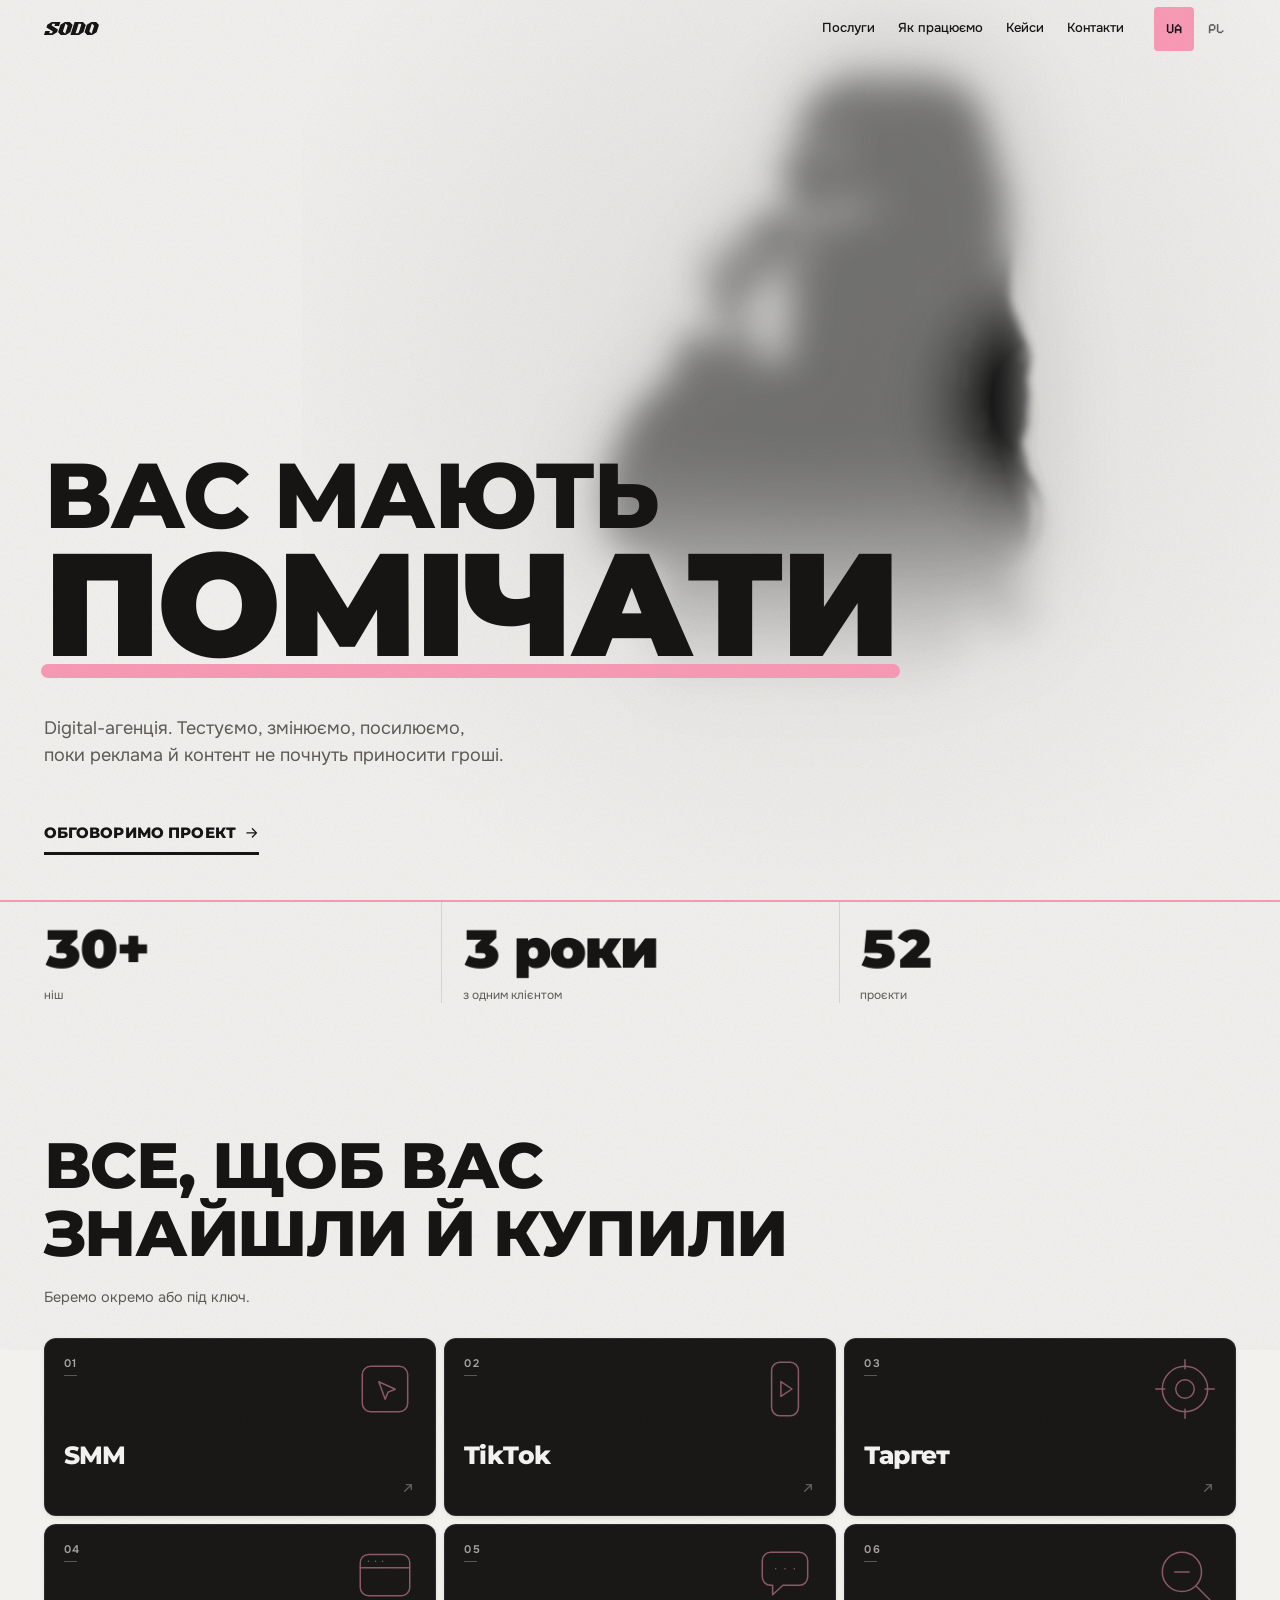
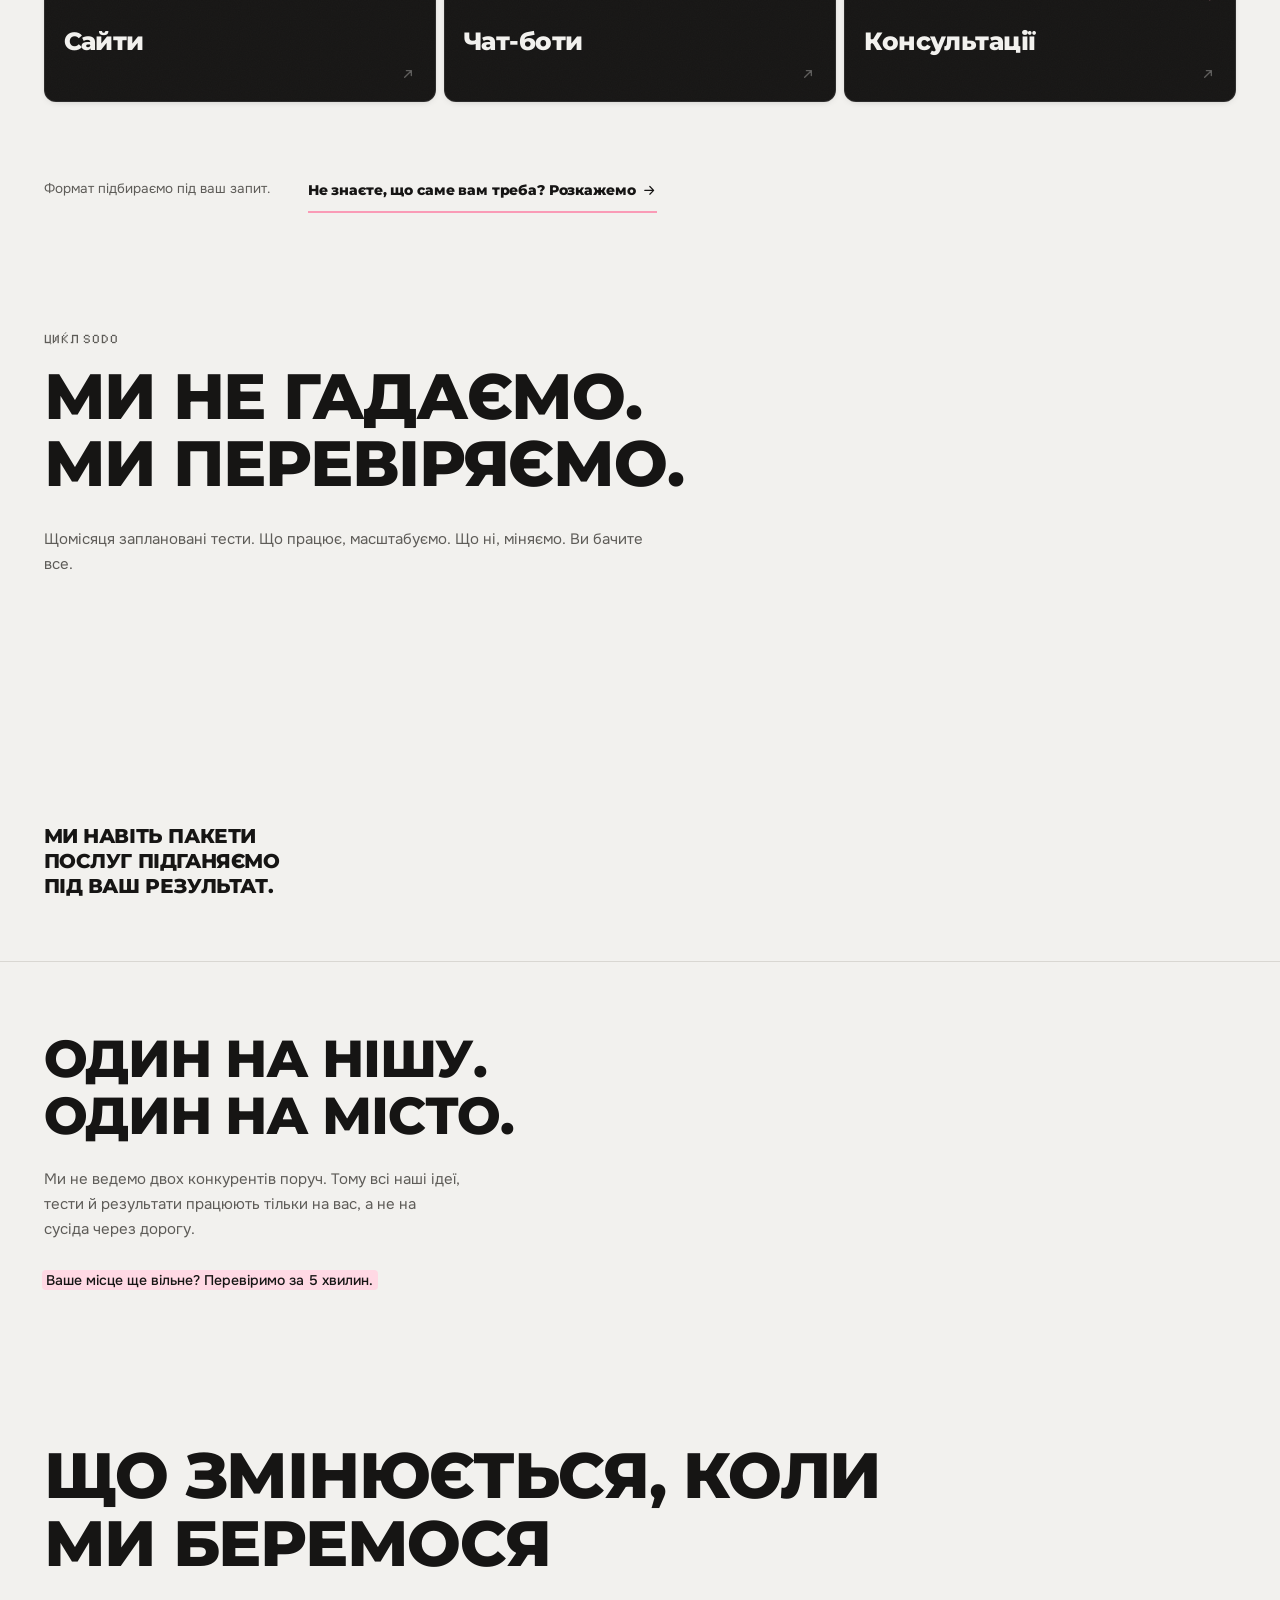
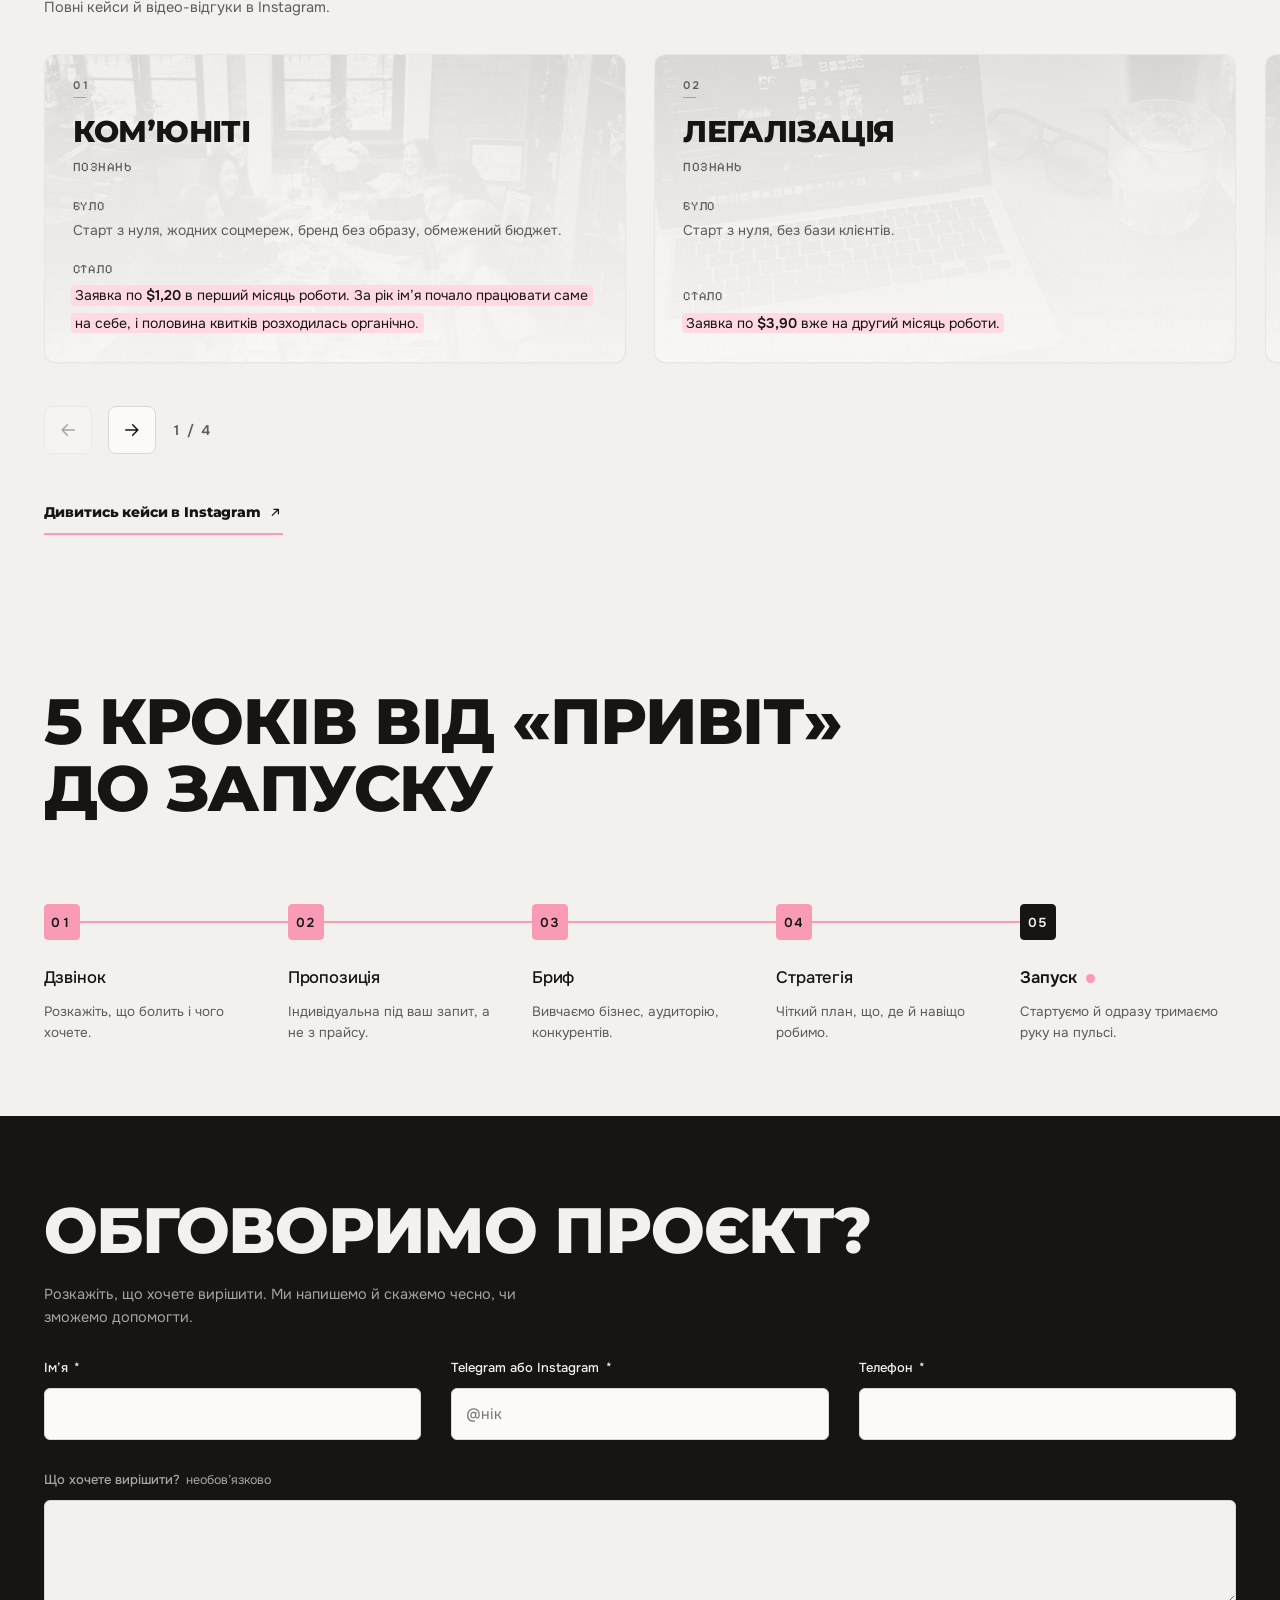
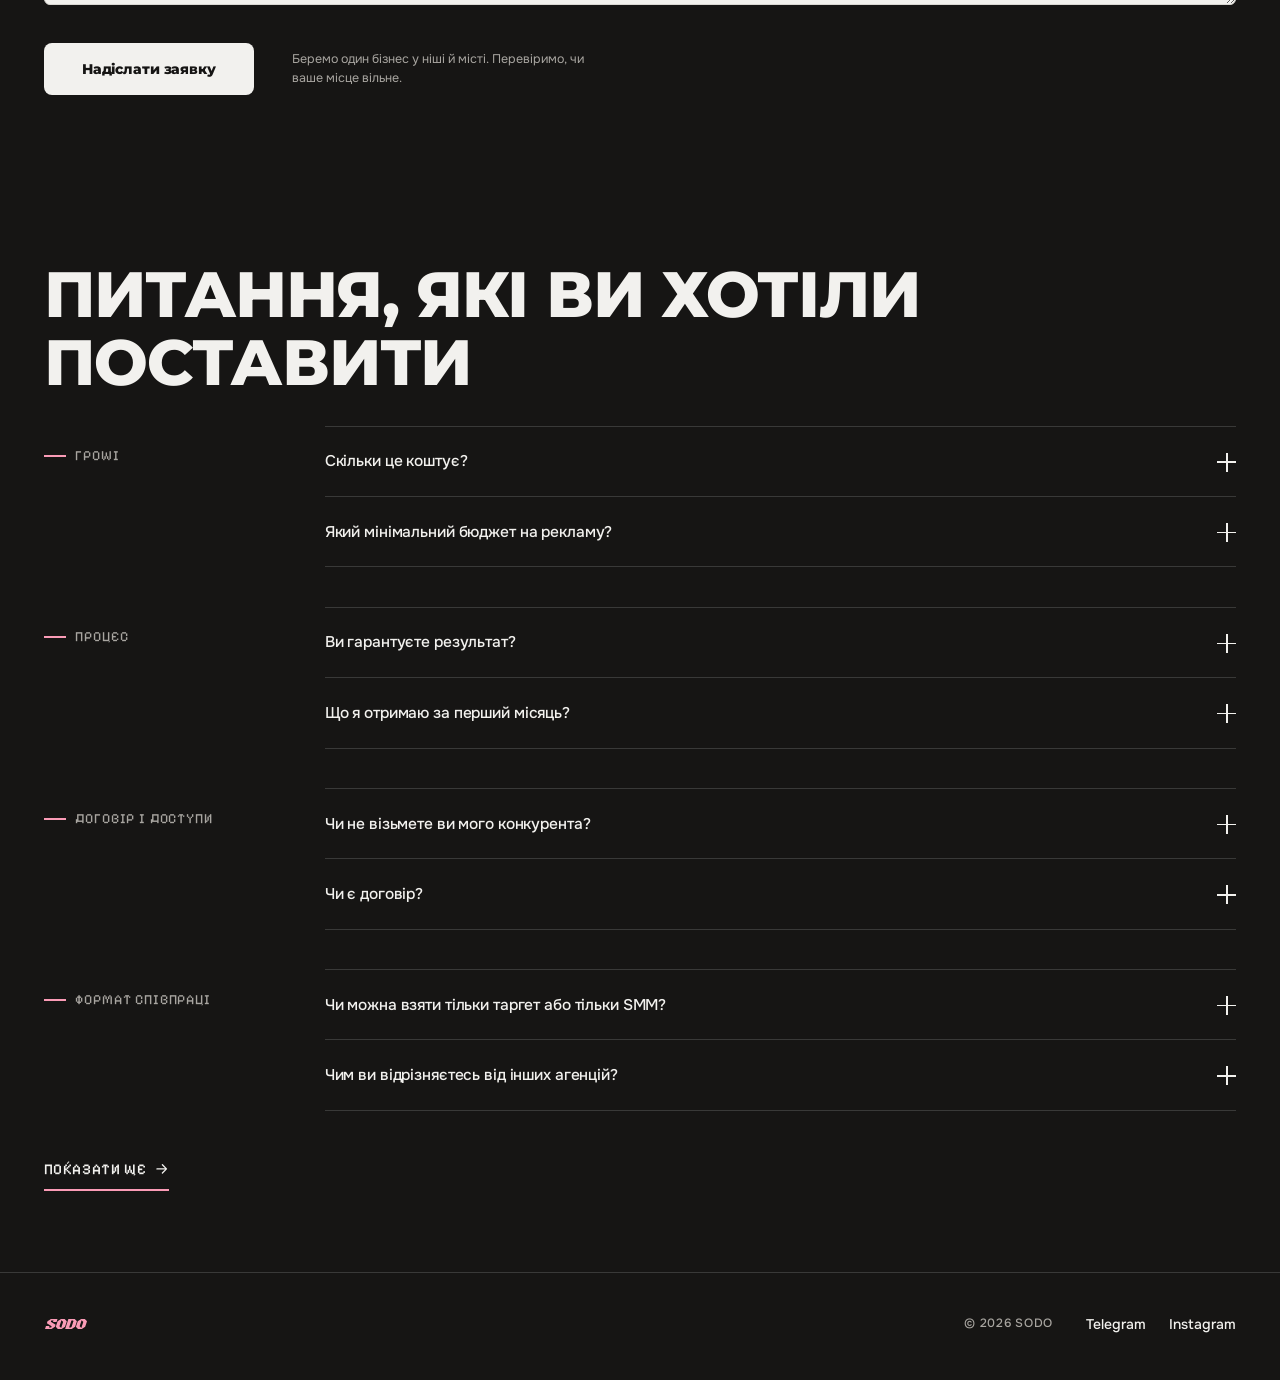
==== index.html @ 895aa9f0 "Meta Pixel і події на кожну кнопку ПІКСЕЛЬ Код 1090963936981555 у <head>, PageView на вході. Переход" ====
<!doctype html>
<html lang="uk">
<head>
<meta charset="utf-8">
<meta name="viewport" content="width=device-width, initial-scale=1, viewport-fit=cover">
<title>SODO — get visible</title>
<meta name="description" content="SODO — digital-агенція. Тестуємо, змінюємо, посилюємо, поки реклама й контент не почнуть приносити гроші. SMM, таргет, сайти, чат-боти, консультації.">
<meta name="theme-color" content="#F2F1EE">

<meta property="og:type" content="website">
<meta property="og:locale" content="uk_UA">
<meta property="og:title" content="SODO — вас мають помічати">
<meta property="og:description" content="Тестуємо, змінюємо, посилюємо, поки реклама й контент не почнуть приносити гроші.">
<meta property="og:url" content="https://www.sodoagency.eu/">
<meta property="og:image" content="https://www.sodoagency.eu/assets/images/og-image.jpg?v=2">
<meta property="og:image:width" content="1200">
<meta property="og:image:height" content="630">
<meta property="og:image:alt" content="SODO — вас мають помічати">
<meta name="twitter:card" content="summary_large_image">

<link rel="alternate" hreflang="uk" href="https://www.sodoagency.eu/">
<link rel="alternate" hreflang="pl" href="https://www.sodoagency.eu/?lang=pl">
<link rel="alternate" hreflang="x-default" href="https://www.sodoagency.eu/">

<link rel="icon" href="assets/icons/favicon.svg" type="image/svg+xml">
<link rel="apple-touch-icon" href="assets/images/apple-touch-icon.png">

<link rel="preload" href="assets/fonts/Montserrat-900-cyrillic.woff2" as="font" type="font/woff2" crossorigin>
<link rel="preload" href="assets/fonts/Montserrat-800-cyrillic.woff2" as="font" type="font/woff2" crossorigin>
<link rel="preload" href="assets/fonts/Onest-400-cyrillic.woff2" as="font" type="font/woff2" crossorigin>
<link rel="preload" href="assets/fonts/Pixelify-400.woff2" as="font" type="font/woff2" crossorigin>
<link rel="preload" as="image" href="assets/figures/figure.webp">
<link rel="stylesheet" href="assets/fonts/fonts.css?v=3">
<link rel="stylesheet" href="css/style.css?v=16">

<noscript><style>
  .load{display:none}
  .rv{opacity:1!important;transform:none!important}
  .hero__w,.hero__foot{opacity:1!important;transform:none!important}
  .hero__mark{transform:scaleX(1)!important}
  .qa__a{display:block!important;height:auto!important}
  .road::after{transform:scaleY(1)!important}
  .road__s,.step{opacity:1!important}
  .steps::after{transform:scaleY(1)!important}
  .step p{opacity:1!important;translate:0 0!important}
  .svc.is-on .fold__i{opacity:1!important;translate:0 0!important}
  /* Вибору немає, поки немає JS, тож показуємо всі послуги підряд. */
  .sw__box{height:auto!important;margin-top:30px!important}
  .svc{position:static!important;grid-area:auto!important;
       opacity:1!important;visibility:visible!important;translate:0 0!important;
       margin-bottom:12px}
  .svc .fold__i{opacity:1!important;translate:0 0!important}
  .sw__add,.sw__fine{display:block!important}
  .fig__sharp{-webkit-mask-image:none!important;mask-image:none!important}
</style></noscript>
<!-- Meta Pixel Code -->
<script>
!function(f,b,e,v,n,t,s)
{if(f.fbq)return;n=f.fbq=function(){n.callMethod?
n.callMethod.apply(n,arguments):n.queue.push(arguments)};
if(!f._fbq)f._fbq=n;n.push=n;n.loaded=!0;n.version='2.0';
n.queue=[];t=b.createElement(e);t.async=!0;
t.src=v;s=b.getElementsByTagName(e)[0];
s.parentNode.insertBefore(t,s)}(window, document,'script',
'https://connect.facebook.net/en_US/fbevents.js');
fbq.disablePushState = true; // якір #form це не новий перегляд
fbq('init', '1090963936981555');
fbq('track', 'PageView');
</script>
<noscript><img height="1" width="1" style="display:none"
src="https://www.facebook.com/tr?id=1090963936981555&ev=PageView&noscript=1"
/></noscript>
<!-- End Meta Pixel Code -->
</head>

<body class="is-loading">

<div class="grain" aria-hidden="true"></div>

<!-- ═══════════ ЗАВАНТАЖЕННЯ ═══════════ -->
<div class="load" id="load" aria-hidden="true">
  <p class="load__w" id="loadWord" data-i18n="load.word" lang="en">GET VISIBLE</p>
  <span class="load__bar" id="loadBar"></span>
</div>
<p class="vh" role="status" id="loadSr" data-i18n="load.sr">Завантаження</p>

<a class="skip" href="#main" data-i18n="skip">Перейти до змісту</a>

<!-- ═══════════ ШАПКА ═══════════ -->
<header class="hd" id="hd">
  <a class="hd__brand" href="#top" aria-label="SODO — на початок" data-i18n-aria="aria.brand">
    <span class="mark" aria-hidden="true"></span>
  </a>

  <nav class="hd__nav" aria-label="Основна навігація" data-i18n-aria="aria.nav">
    <a href="#serv" data-i18n="menu.serv">Послуги</a>
    <a href="#how" data-i18n="menu.how">Як працюємо</a>
    <a href="#cases" data-i18n="menu.cases">Кейси</a>
    <a href="#form" data-i18n="menu.form">Контакти</a>
  </nav>

  <div class="hd__lang" id="lang" role="group" aria-label="Мова сайту" data-i18n-aria="aria.lang">
    <a class="hd__lang-b" href="?lang=uk" hreflang="uk" lang="uk" data-lang="uk">UA</a>
    <a class="hd__lang-b" href="?lang=pl" hreflang="pl" lang="pl" data-lang="pl">PL</a>
  </div>

  <button class="hd__menu" id="menuBtn" type="button" aria-expanded="false" aria-controls="menu">
    <span class="hd__menu-t" data-open="Меню" data-close="Закрити"
      data-i18n-open="menu.open" data-i18n-close="menu.close">Меню</span>
    <span class="hd__menu-i" aria-hidden="true"><i></i><i></i></span>
  </button>
</header>

<!-- ═══════════ ПОВНОЕКРАННЕ МЕНЮ ═══════════ -->
<div class="mn" id="menu" hidden>
  <nav class="mn__nav" aria-label="Меню" data-i18n-aria="aria.menu">
    <a href="#serv"><i>01</i><span data-i18n="menu.serv">Послуги</span></a>
    <a href="#how"><i>02</i><span data-i18n="menu.how">Як працюємо</span></a>
    <a href="#cases"><i>03</i><span data-i18n="menu.cases">Кейси</span></a>
    <a href="#form"><i>04</i><span data-i18n="menu.form">Контакти</span></a>
  </nav>
  <div class="mn__foot">
    <p class="mn__lab" data-i18n="mn.direct">Напишіть напряму</p>
    <p class="mn__links">
      <a href="https://t.me/sodoagency" target="_blank" rel="noopener">Telegram</a>
      <a href="https://www.instagram.com/sodo.agency/" target="_blank" rel="noopener">Instagram</a>
    </p>
  </div>
</div>

<main id="main">
<span id="top"></span>

<!-- ═══════════ 01 · ПЕРШИЙ ЕКРАН ═══════════ -->
<section class="hero" aria-labelledby="heroT">

  <div class="fig fig--hero" id="fig" aria-hidden="true">
    <span class="fig__halo"></span>
    <img class="fig__far"   src="assets/figures/figure.webp" alt="" width="913" height="1207">
    <img class="fig__soft"  src="assets/figures/figure.webp" alt="" width="913" height="1207">
    <img class="fig__sharp" src="assets/figures/figure.webp" alt="" width="913" height="1207">
  </div>

  <h1 class="hero__t" id="heroT">
    <span class="hero__w hero__w--1" data-i18n="hero.w1">Вас мають</span>
    <span class="hero__w hero__w--2"><span class="hero__key"><!--
      --><span class="hero__word" data-i18n="hero.w2">помічати</span><!--
      --><span class="hero__mark" aria-hidden="true"></span></span></span>
  </h1>

  <div class="hero__foot">
    <p class="hero__lead" id="heroLead" data-i18n="hero.lead">Digital-агенція. Тестуємо, змінюємо, посилюємо, поки реклама й контент не почнуть приносити гроші.</p>
    <a class="lead lead--hero" href="#form"><span data-i18n="hero.cta">Обговоримо проект</span><svg class="ico" viewBox="0 0 24 24" aria-hidden="true" focusable="false"><path d="M4.5 12h14M12.8 5.7 19 12l-6.2 6.3"/></svg></a>
  </div>
</section>


<!-- ═══════════ 02 · ЦИФРИ ═══════════ -->
<section class="stats" aria-label="Цифри досвіду" data-i18n-aria="aria.stats">
  <ul class="stats__l rv">
    <li class="stat">
      <b class="stat__n" data-i18n="one.n0" data-count>30+</b>
      <span class="stat__c" data-i18n="one.c0">ніш</span></li>
    <li class="stat">
      <b class="stat__n" data-i18n="one.n1" data-count>3 роки</b>
      <span class="stat__c" data-i18n="one.c1">з одним клієнтом</span></li>
    <li class="stat">
      <b class="stat__n" data-i18n="one.n2" data-count>52</b>
      <span class="stat__c" data-i18n="one.c2">проєкти</span></li>
  </ul>
</section>


<!-- ═══════════ 03 · ПОСЛУГИ ═══════════ -->
<section class="serv" id="serv" aria-labelledby="servT">
  <header class="sh">
    <h2 class="sh__t" data-i18n="serv.title" id="servT">Все, щоб вас знайшли й купили</h2>
    <p class="sh__i" data-i18n="serv.sub">Беремо окремо або під ключ.</p>
  </header>

  <div class="sw" id="sw">
    <ul class="sw__tabs" role="tablist" aria-label="Напрями роботи" data-i18n-aria="aria.tabs">
      <li role="presentation"><button class="sw__tab" type="button"
        role="tab" id="tab0" aria-controls="svc0" aria-selected="false" tabindex="0">
        <i class="sw__i" aria-hidden="true">01</i>
        <svg class="sw__cue" viewBox="0 0 32 32" aria-hidden="true" focusable="false" vector-effect="non-scaling-stroke"><rect x="5" y="5" width="22" height="22" rx="4"/><path d="M13 12.5l8 3.6-3.5 1.4-1.4 3.5z"/></svg>
        <span class="sw__nm" data-i18n="serv.n0">SMM</span>
        <svg class="sw__go" viewBox="0 0 24 24" aria-hidden="true" focusable="false"><path d="M7 17 17 7M9.6 7H17v7.4"/></svg>
      </button></li>
      <li role="presentation"><button class="sw__tab" type="button"
        role="tab" id="tab1" aria-controls="svc1" aria-selected="false" tabindex="-1">
        <i class="sw__i" aria-hidden="true">02</i>
        <svg class="sw__cue" viewBox="0 0 32 32" aria-hidden="true" focusable="false" vector-effect="non-scaling-stroke"><rect x="9.5" y="3" width="13" height="26" rx="4"/><path d="M14 12.4l5.4 3.6-5.4 3.6z"/></svg>
        <span class="sw__nm" data-i18n="serv.n1">TikTok</span>
        <svg class="sw__go" viewBox="0 0 24 24" aria-hidden="true" focusable="false"><path d="M7 17 17 7M9.6 7H17v7.4"/></svg>
      </button></li>
      <li role="presentation"><button class="sw__tab" type="button"
        role="tab" id="tab2" aria-controls="svc2" aria-selected="false" tabindex="-1">
        <i class="sw__i" aria-hidden="true">03</i>
        <svg class="sw__cue" viewBox="0 0 32 32" aria-hidden="true" focusable="false" vector-effect="non-scaling-stroke"><circle cx="16" cy="16" r="11"/><circle cx="16" cy="16" r="4.5"/><path d="M16 1.8v4.4M16 25.8v4.4M1.8 16h4.4M25.8 16h4.4"/></svg>
        <span class="sw__nm" data-i18n="serv.n2">Таргет</span>
        <svg class="sw__go" viewBox="0 0 24 24" aria-hidden="true" focusable="false"><path d="M7 17 17 7M9.6 7H17v7.4"/></svg>
      </button></li>
      <li role="presentation"><button class="sw__tab" type="button"
        role="tab" id="tab3" aria-controls="svc3" aria-selected="false" tabindex="-1">
        <i class="sw__i" aria-hidden="true">04</i>
        <svg class="sw__cue" viewBox="0 0 32 32" aria-hidden="true" focusable="false" vector-effect="non-scaling-stroke"><rect x="4" y="6" width="24" height="20" rx="4"/><path d="M4 12.5h24"/><path d="M8 9.3h.01M11.4 9.3h.01M14.8 9.3h.01"/></svg>
        <span class="sw__nm" data-i18n="serv.n3">Сайти</span>
        <svg class="sw__go" viewBox="0 0 24 24" aria-hidden="true" focusable="false"><path d="M7 17 17 7M9.6 7H17v7.4"/></svg>
      </button></li>
      <li role="presentation"><button class="sw__tab" type="button"
        role="tab" id="tab4" aria-controls="svc4" aria-selected="false" tabindex="-1">
        <i class="sw__i" aria-hidden="true">05</i>
        <svg class="sw__cue" viewBox="0 0 32 32" aria-hidden="true" focusable="false" vector-effect="non-scaling-stroke"><path d="M5 9a4 4 0 0 1 4-4h14a4 4 0 0 1 4 4v8a4 4 0 0 1-4 4h-8l-5 4.6V21H9a4 4 0 0 1-4-4z"/><path d="M11.5 13h.01M16 13h.01M20.5 13h.01"/></svg>
        <span class="sw__nm" data-i18n="serv.n4">Чат-боти</span>
        <svg class="sw__go" viewBox="0 0 24 24" aria-hidden="true" focusable="false"><path d="M7 17 17 7M9.6 7H17v7.4"/></svg>
      </button></li>
      <li role="presentation"><button class="sw__tab" type="button"
        role="tab" id="tab5" aria-controls="svc5" aria-selected="false" tabindex="-1">
        <i class="sw__i" aria-hidden="true">06</i>
        <svg class="sw__cue" viewBox="0 0 32 32" aria-hidden="true" focusable="false" vector-effect="non-scaling-stroke"><circle cx="14.5" cy="14.5" r="9.5"/><path d="M21.5 21.5 28 28"/><path d="M11 14.5h7"/></svg>
        <span class="sw__nm" data-i18n="serv.n5">Консультації</span>
        <svg class="sw__go" viewBox="0 0 24 24" aria-hidden="true" focusable="false"><path d="M7 17 17 7M9.6 7H17v7.4"/></svg>
      </button></li>
    </ul>

    <div class="sw__box" id="swBox">
      <article class="svc" id="svc0" role="tabpanel" aria-labelledby="tab0">
        <div class="svc__head">
          <h3 class="svc__n" data-i18n="serv.n0">SMM</h3>
          <p class="svc__pr" data-i18n="serv.pr0">Ціна від $550</p>
        </div>
        <p class="svc__d" data-i18n="serv.d0">Контент, який зупиняє скрол і продає. Створюємо систему, яка працює на заявки.</p>
        <ul class="fold__list">
          <li class="fold__i"><i class="fold__n">[01]</i><b data-i18n="serv.t0_0">Стратегія</b> <span data-i18n="serv.x0_0">— що і навіщо публікуємо, будуємо план</span></li>
          <li class="fold__i"><i class="fold__n">[02]</i><b data-i18n="serv.t0_1">Контент</b> <span data-i18n="serv.x0_1">— монтаж, сценарії, дизайн</span></li>
          <li class="fold__i"><i class="fold__n">[03]</i><b data-i18n="serv.t0_2">Публікація</b> <span data-i18n="serv.x0_2">— ми тримаємо ритм, а ти не думаєш про це</span></li>
          <li class="fold__i"><i class="fold__n">[04]</i><b data-i18n="serv.t0_3">Ідеї</b> <span data-i18n="serv.x0_3">— такі, щоб зупинити скрол</span></li>
          <li class="fold__i"><i class="fold__n">[05]</i><b data-i18n="serv.t0_4">Аналітика</b> <span data-i18n="serv.x0_4">— бачимо цифри, приймаємо рішення</span></li>
        </ul>
      </article>
      <article class="svc" id="svc1" role="tabpanel" aria-labelledby="tab1">
        <div class="svc__head">
          <h3 class="svc__n" data-i18n="serv.n1">TikTok</h3>
          <p class="svc__pr" data-i18n="serv.pr1">Ціна від $500</p>
        </div>
        <ul class="fold__list">
          <li class="fold__i"><i class="fold__n">[01]</i><b data-i18n="serv.t1_0">Стратегія</b> <span data-i18n="serv.x1_0">— що і навіщо публікуємо</span></li>
          <li class="fold__i"><i class="fold__n">[02]</i><b data-i18n="serv.t1_1">Контент</b> <span data-i18n="serv.x1_1">— зйомки під ключ</span></li>
          <li class="fold__i"><i class="fold__n">[03]</i><b data-i18n="serv.t1_2">Рубрикатор</b> <span data-i18n="serv.x1_2">— шукаємо працюючі звʼязки</span></li>
          <li class="fold__i"><i class="fold__n">[04]</i><b data-i18n="serv.t1_3">Ідеї</b> <span data-i18n="serv.x1_3">— такі, щоб зупинити скрол</span></li>
          <li class="fold__i"><i class="fold__n">[05]</i><b data-i18n="serv.t1_4">Аналітика</b> <span data-i18n="serv.x1_4">— бачимо цифри, приймаємо рішення</span></li>
        </ul>
      </article>
      <article class="svc" id="svc2" role="tabpanel" aria-labelledby="tab2">
        <div class="svc__head">
          <h3 class="svc__n" data-i18n="serv.n2">Таргет</h3>
          <p class="svc__pr" data-i18n="serv.pr2">Ціна від $350</p>
        </div>
        <p class="svc__d" data-i18n="serv.d2">Крутимо рекламу, доки вона не окупиться. Не спрацювала, значить міняємо. Спрацювала — посилюємо.</p>
        <ul class="fold__list">
          <li class="fold__i"><i class="fold__n">[01]</i><b data-i18n="serv.t2_0">Аналіз</b> <span data-i18n="serv.x2_0">— розбираємо вашу нішу</span></li>
          <li class="fold__i"><i class="fold__n">[02]</i><b data-i18n="serv.t2_1">Рекламна стратегія</b> <span data-i18n="serv.x2_1">— складаємо гіпотези</span></li>
          <li class="fold__i"><i class="fold__n">[03]</i><b data-i18n="serv.t2_2">Креативи</b> <span data-i18n="serv.x2_2">— реалізація рекламного банера під ключ</span></li>
          <li class="fold__i"><i class="fold__n">[04]</i><b data-i18n="serv.t2_3">Запуск</b> <span data-i18n="serv.x2_3">— тестування і оптимізація</span></li>
          <li class="fold__i"><i class="fold__n">[05]</i><b data-i18n="serv.t2_4">Аналітика</b> <span data-i18n="serv.x2_4">— щоденна звітність і місячний підсумок</span></li>
        </ul>
      </article>
      <article class="svc" id="svc3" role="tabpanel" aria-labelledby="tab3">
        <div class="svc__head">
          <h3 class="svc__n" data-i18n="serv.n3">Сайти</h3>
          <p class="svc__pr" data-i18n="serv.pr3">Ціна від $350</p>
        </div>
        <p class="svc__d" data-i18n="serv.d3">Гарні та зручні, а головне, що збирають заявки. Від першого екрана до кнопки «Купити».</p>
        <ul class="fold__list">
          <li class="fold__i"><i class="fold__n">[01]</i><b data-i18n="serv.t3_0">Ідея</b> <span data-i18n="serv.x3_0">— куди хочеться зайти</span></li>
          <li class="fold__i"><i class="fold__n">[02]</i><b data-i18n="serv.t3_1">Структура</b> <span data-i18n="serv.x3_1">— клієнт розуміє, що замовити і як</span></li>
          <li class="fold__i"><i class="fold__n">[03]</i><b data-i18n="serv.t3_2">Запуск</b> <span data-i18n="serv.x3_2">— отримуєш готовий сайт</span></li>
        </ul>
      </article>
      <article class="svc svc--plain" id="svc4" role="tabpanel" aria-labelledby="tab4">
        <div class="svc__head">
          <h3 class="svc__n" data-i18n="serv.n4">Чат-боти</h3>
          <p class="svc__pr" data-i18n="serv.pr4">За запитом</p>
        </div>
        <p class="svc__d" data-i18n="serv.d4">Відповідають клієнтам, поки ви спите, і не гублять жодної заявки.</p>
      </article>
      <article class="svc svc--plain" id="svc5" role="tabpanel" aria-labelledby="tab5">
        <div class="svc__head">
          <h3 class="svc__n" data-i18n="serv.n5">Консультації</h3>
          <p class="svc__pr" data-i18n="serv.pr5">За запитом</p>
        </div>
        <p class="svc__d" data-i18n="serv.d5">Погляд збоку на ваш маркетинг: що працює, що зливає бюджет, що робити далі.</p>
      </article>
    </div>

    <p class="sw__add" data-i18n="serv.add">Додатково: зйомка під ключ — за запитом</p>
    <p class="sw__fine" data-i18n="serv.fine">Ціни від. Остаточна вартість після брифу. Пакет підганяємо під ваш бюджет і нішу</p>

    <div class="sw__foot">
      <p class="sw__note" data-i18n="serv.note">Формат підбираємо під ваш запит.</p>
      <a class="lead" href="#form"><span data-i18n="serv.cta">Не знаєте, що саме вам треба? Розкажемо</span><svg class="ico" viewBox="0 0 24 24" aria-hidden="true" focusable="false"><path d="M4.5 12h14M12.8 5.7 19 12l-6.2 6.3"/></svg></a>
    </div>
  </div>
</section>


<!-- ═══════════ 04 · ЦИКЛ SODO ═══════════ -->
<section class="cycle" id="cycle" aria-labelledby="cycleT">
  <header class="sh">
    <p class="lab" data-i18n="cycle.lab">Цикл SODO</p>
    <h2 class="sh__t" data-i18n="cycle.title" id="cycleT">Ми не гадаємо. Ми перевіряємо.</h2>
  </header>

  <p class="cycle__p" data-i18n="cycle.text">Щомісяця заплановані тести. Що працює, масштабуємо. Що ні, міняємо. Ви бачите все.</p>

  <ol class="road rv" id="road">
      <li class="road__s"><i class="road__n">1</i>
        <div class="road__b">
          <h3 data-i18n="cycle.h0">Гіпотеза</h3>
          <p data-i18n="cycle.p0">Що саме й чому спрацює для вашого бізнесу.</p>
        </div></li>
      <li class="road__s"><i class="road__n">2</i>
        <div class="road__b">
          <h3 data-i18n="cycle.h1">Тест</h3>
          <p data-i18n="cycle.p1">Запускаємо на невеликому бюджеті.</p>
        </div></li>
      <li class="road__s"><i class="road__n">3</i>
        <div class="road__b">
          <h3 data-i18n="cycle.h2">Висновок</h3>
          <p data-i18n="cycle.p2">Дивимось на цифри, а не на відчуття.</p>
        </div></li>
      <li class="road__s"><i class="road__n">4</i>
        <div class="road__b">
          <h3 data-i18n="cycle.h3">Масштаб</h3>
          <p data-i18n="cycle.p3">Те, що зайшло, підсилюємо.</p>
        </div></li>
  </ol>

  <p class="cycle__a" data-i18n="cycle.accent">Ми навіть пакети послуг підганяємо під ваш результат.</p>
</section>


<!-- ═══════════ 05 · ОДИН НА НІШУ ═══════════ -->
<section class="one" aria-labelledby="oneT">
  <div class="one__say">
    <h2 class="one__t" data-i18n="one.title" id="oneT">Один на нішу. Один на місто.</h2>
    <p class="one__p" data-i18n="one.text">Ми не ведемо двох конкурентів поруч. Тому всі наші ідеї, тести й результати працюють тільки на вас, а не на сусіда через дорогу.</p>
    <p class="one__s"><span class="hl" data-i18n="one.small">Ваше місце ще вільне? Перевіримо за 5 хвилин.</span></p>
  </div>
</section>


<!-- ═══════════ 06 · КЕЙСИ ═══════════ -->
<section class="cases" id="cases" aria-labelledby="casesT">
  <header class="sh">
    <h2 class="sh__t" data-i18n="cases.title" id="casesT">Що змінюється, коли ми беремося</h2>
    <p class="sh__i" data-i18n="cases.sub">Повні кейси й відео-відгуки в Instagram.</p>
  </header>

  <div class="gal rv" id="gal">
    <ol class="gal__track" id="galTrack">
      <li class="case">
        <div class="case__card">
          <img class="case__bg case__bg--community" src="assets/cases/community.webp" alt="" loading="lazy" decoding="async" width="719" height="1280">
          <i class="case__no" aria-hidden="true">01</i>
          <h3 class="case__n" data-i18n="case.n0">Комʼюніті</h3>
          <p class="case__c" data-i18n="case.c0">Познань</p>
          <div class="case__row">
            <span class="case__k" data-i18n="case.was">Було</span>
            <p class="case__v" data-i18n="case.b0">Старт з нуля, жодних соцмереж, бренд без образу, обмежений бюджет.</p>
          </div>
          <div class="case__row case__row--res">
            <span class="case__k" data-i18n="case.now">Стало</span>
            <p class="case__v"><span class="hl" data-i18n="case.r0">Заявка по <b>$1,20</b> в перший місяць роботи. За рік імʼя почало працювати саме на себе, і половина квитків розходилась органічно.</span></p>
          </div>
        </div>
      </li>
      <li class="case">
        <div class="case__card">
          <img class="case__bg case__bg--legal" src="assets/cases/legal.webp" alt="" loading="lazy" decoding="async" width="900" height="1171">
          <i class="case__no" aria-hidden="true">02</i>
          <h3 class="case__n" data-i18n="case.n1">Легалізація</h3>
          <p class="case__c" data-i18n="case.c1">Познань</p>
          <div class="case__row">
            <span class="case__k" data-i18n="case.was">Було</span>
            <p class="case__v" data-i18n="case.b1">Старт з нуля, без бази клієнтів.</p>
          </div>
          <div class="case__row case__row--res">
            <span class="case__k" data-i18n="case.now">Стало</span>
            <p class="case__v"><span class="hl" data-i18n="case.r1">Заявка по <b>$3,90</b> вже на другий місяць роботи.</span></p>
          </div>
        </div>
      </li>
      <li class="case">
        <div class="case__card">
          <img class="case__bg case__bg--jobs" src="assets/cases/jobs.webp" alt="" loading="lazy" decoding="async" width="900" height="1038">
          <i class="case__no" aria-hidden="true">03</i>
          <h3 class="case__n" data-i18n="case.n2">Працевлаштування</h3>
          <p class="case__c" data-i18n="case.c2">Німеччина</p>
          <div class="case__row">
            <span class="case__k" data-i18n="case.was">Було</span>
            <p class="case__v" data-i18n="case.b2">Неякісні заявки й блокування рекламного кабінету.</p>
          </div>
          <div class="case__row case__row--res">
            <span class="case__k" data-i18n="case.now">Стало</span>
            <p class="case__v"><span class="hl" data-i18n="case.r2">Стабільно працюючий кабінет і заявка по <b>€3</b>.</span></p>
          </div>
        </div>
      </li>
      <li class="case">
        <div class="case__card">
          <img class="case__bg case__bg--beauty" src="assets/cases/beauty.webp" alt="" loading="lazy" decoding="async" width="900" height="1015">
          <i class="case__no" aria-hidden="true">04</i>
          <h3 class="case__n" data-i18n="case.n3">Студія краси</h3>
          <p class="case__c" data-i18n="case.c3">Познань</p>
          <div class="case__row">
            <span class="case__k" data-i18n="case.was">Було</span>
            <p class="case__v" data-i18n="case.b3">Жодних соцмереж, бренд без образу.</p>
          </div>
          <div class="case__row case__row--res">
            <span class="case__k" data-i18n="case.now">Стало</span>
            <p class="case__v"><span class="hl" data-i18n="case.r3">Про студію знають всі, а сміливі ідеї впізнають з першого погляду.</span></p>
          </div>
        </div>
      </li>
    </ol>

    <div class="gal__bar">
      <button class="gal__b" type="button" id="galPrev" data-d="-1"
        aria-label="Попередній кейс" aria-controls="galTrack" data-i18n-aria="gal.prev">
        <svg viewBox="0 0 24 24" aria-hidden="true" focusable="false"><path d="M19.5 12h-14M11.2 5.7 5 12l6.2 6.3"/></svg></button>
      <button class="gal__b" type="button" id="galNext" data-d="1"
        aria-label="Наступний кейс" aria-controls="galTrack" data-i18n-aria="gal.next">
        <svg viewBox="0 0 24 24" aria-hidden="true" focusable="false"><path d="M4.5 12h14M12.8 5.7 19 12l-6.2 6.3"/></svg></button>
      <p class="gal__c"><span id="galN">1</span> / <span id="galT">4</span></p>
    </div>
  </div>

  <a class="lead" href="https://www.instagram.com/sodo.agency/" target="_blank" rel="noopener"
     ><span data-i18n="cases.cta">Дивитись кейси в Instagram</span><svg class="ico" viewBox="0 0 24 24" aria-hidden="true" focusable="false"><path d="M7 17 17 7M9.6 7H17v7.4"/></svg></a>
</section>


<!-- ═══════════ 07 · ЯК ПРАЦЮЄМО ═══════════ -->
<section class="how" id="how" aria-labelledby="howT">
  <header class="sh">
    <h2 class="sh__t" data-i18n="how.title" id="howT">5 кроків від «привіт» до запуску</h2>
  </header>
  <ol class="steps rv" id="steps">
    <li class="step"><i class="step__n">01</i>
      <h3 data-i18n="how.h0">Дзвінок</h3>
      <p data-i18n="how.p0">Розкажіть, що болить і чого хочете.</p></li>
    <li class="step"><i class="step__n">02</i>
      <h3 data-i18n="how.h1">Пропозиція</h3>
      <p data-i18n="how.p1">Індивідуальна під ваш запит, а не з прайсу.</p></li>
    <li class="step"><i class="step__n">03</i>
      <h3 data-i18n="how.h2">Бриф</h3>
      <p data-i18n="how.p2">Вивчаємо бізнес, аудиторію, конкурентів.</p></li>
    <li class="step"><i class="step__n">04</i>
      <h3 data-i18n="how.h3">Стратегія</h3>
      <p data-i18n="how.p3">Чіткий план, що, де й навіщо робимо.</p></li>
    <li class="step step--last"><i class="step__n">05</i>
      <h3><span data-i18n="how.h4">Запуск</span><i class="step__dot" aria-hidden="true"></i></h3>
      <p data-i18n="how.p4">Стартуємо й одразу тримаємо руку на пульсі.</p></li>
  </ol>
</section>


<!-- ═══════════ 08 · ФОРМА ═══════════ -->
<section class="form" id="form" aria-labelledby="formT">
  <header class="sh">
    <h2 class="sh__t" data-i18n="form.title" id="formT">Обговоримо проєкт?</h2>
    <p class="sh__i" data-i18n="form.sub">Розкажіть, що хочете вирішити. Ми напишемо й скажемо чесно, чи зможемо допомогти.</p>
  </header>

  <form class="fm" id="fm" novalidate>
    <div class="fm__grid">
      <p class="fld">
        <label for="f_name"><span data-i18n="form.name">Імʼя</span> <span class="fld__req" aria-hidden="true">*</span></label>
        <input id="f_name" name="name" type="text" autocomplete="name" required aria-describedby="e_name">
        <span class="fld__e" id="e_name" hidden></span>
      </p>
      <p class="fld">
        <label for="f_tg"><span data-i18n="form.tg">Telegram або Instagram</span> <span class="fld__req" aria-hidden="true">*</span></label>
        <input id="f_tg" name="contact" type="text" placeholder="@нік" data-i18n-ph="form.ph" autocomplete="username"
          required data-check="contact" aria-describedby="e_tg">
        <span class="fld__e" id="e_tg" hidden></span>
      </p>
      <p class="fld">
        <label for="f_tel"><span data-i18n="form.tel">Телефон</span> <span class="fld__req" aria-hidden="true">*</span></label>
        <input id="f_tel" name="phone" type="tel" inputmode="tel" autocomplete="tel"
          required data-check="phone" aria-describedby="e_tel">
        <span class="fld__e" id="e_tel" hidden></span>
      </p>
      <p class="fld fld--opt">
        <label for="f_task"><span data-i18n="form.task">Що хочете вирішити?</span> <span class="fld__opt" data-i18n="form.opt">необовʼязково</span></label>
        <textarea id="f_task" name="task" rows="3"></textarea>
      </p>
    </div>

    <div class="fm__hp" aria-hidden="true">
      <label for="f_company">Не заповнюйте це поле</label>
      <input id="f_company" name="company" type="text" tabindex="-1" autocomplete="off">
    </div>

    <div class="fm__foot">
      <button class="btn" type="submit" data-i18n="form.cta">Надіслати заявку</button>
      <p class="fm__u" data-i18n="form.under">Беремо один бізнес у ніші й місті. Перевіримо, чи ваше місце вільне.</p>
    </div>

    <p class="fm__err" id="fmErr" role="alert" hidden></p>
  </form>

  <div class="fm__ok" id="fmOk" role="status" hidden>
    <p><span data-i18n="form.done">Дякуємо! Скоро напишемо вам. А поки гляньте наш Instagram</span>
      <a href="https://www.instagram.com/sodo.agency/" target="_blank" rel="noopener">@sodo.agency<svg class="ico" viewBox="0 0 24 24" aria-hidden="true" focusable="false"><path d="M7 17 17 7M9.6 7H17v7.4"/></svg></a></p>
  </div>
</section>


<!-- ═══════════ 09 · ПИТАННЯ Й ВІДПОВІДІ ═══════════ -->
<section class="faq" id="faq" aria-labelledby="faqT">
  <header class="sh">
    <h2 class="sh__t" data-i18n="faq.title" id="faqT">Питання, які ви хотіли поставити</h2>
  </header>

  <div class="qa__all" id="qaList">
    <div class="qa__g">
      <h3 class="qa__gt" data-i18n="faq.g0">Гроші</h3>
      <ul class="qa__list">
      <li class="qa">
        <button class="qa__q" type="button" aria-expanded="false" aria-controls="qa0"
          id="qb0" data-i18n="faq.q0">Скільки це коштує?</button>
        <div class="qa__a" id="qa0" role="region" aria-labelledby="qb0" hidden>
          <p data-i18n="faq.a0">У секції послуг указані ціни «від»: Instagram від $550, TikTok від $500, таргет і сайти від $350, чат-боти й консультації за запитом. Остаточну суму називаємо після брифу: вона залежить від обсягу й ніші. Якщо повний пакет вам не під силу, підберемо формат, який підійде. Фінальну суму озвучуємо один раз і без прихованих платежів.</p>
        </div>
      </li>
      <li class="qa">
        <button class="qa__q" type="button" aria-expanded="false" aria-controls="qa1"
          id="qb1" data-i18n="faq.q1">Який мінімальний бюджет на рекламу?</button>
        <div class="qa__a" id="qa1" role="region" aria-labelledby="qb1" hidden>
          <p data-i18n="faq.a1">Рекомендуємо від $10 на день. Скільки потрібно саме вам, порахуємо разом після заявки. Рекламний бюджет ви платите окремо від наших послуг, напряму в рекламний кабінет.</p>
        </div>
      </li>
      <li class="qa qa--more">
        <button class="qa__q" type="button" aria-expanded="false" aria-controls="qa2"
          id="qb2" data-i18n="faq.q2">Чи бувають приховані платежі?</button>
        <div class="qa__a" id="qa2" role="region" aria-labelledby="qb2" hidden>
          <p data-i18n="faq.a2">Ні. Фінальну суму озвучуємо одразу.</p>
        </div>
      </li>
      </ul>
    </div>
    <div class="qa__g">
      <h3 class="qa__gt" data-i18n="faq.g1">Процес</h3>
      <ul class="qa__list">
      <li class="qa">
        <button class="qa__q" type="button" aria-expanded="false" aria-controls="qa3"
          id="qb3" data-i18n="faq.q3">Ви гарантуєте результат?</button>
        <div class="qa__a" id="qa3" role="region" aria-labelledby="qb3" hidden>
          <p data-i18n="faq.a3">Ні, і скажемо чому. Маркетинг приводить до вас людей, які зацікавились. Але купують вони вже в вас: багато залежить від продажів, сервісу, ціни й продукту. Хто гарантує результат, той або не розуміє, як все працює, або продає казку. Ми гарантуємо те, що залежить від нас: тести, швидкі зміни, прозорі цифри. Якщо щось не працює, першими скажемо чому, навіть коли проблема не в рекламі.</p>
        </div>
      </li>
      <li class="qa">
        <button class="qa__q" type="button" aria-expanded="false" aria-controls="qa4"
          id="qb4" data-i18n="faq.q4">Що я отримаю за перший місяць?</button>
        <div class="qa__a" id="qa4" role="region" aria-labelledby="qb4" hidden>
          <p data-i18n="faq.a4">Залежить від пакету, який ви оберете. Візуальні зміни видно вже за перший місяць. На дзвінку скажемо, чого чекати саме вам.</p>
        </div>
      </li>
      <li class="qa qa--more">
        <button class="qa__q" type="button" aria-expanded="false" aria-controls="qa5"
          id="qb5" data-i18n="faq.q5">Як я зрозумію, що це працює?</button>
        <div class="qa__a" id="qa5" role="region" aria-labelledby="qb5" hidden>
          <p data-i18n="faq.a5">Звіти надсилаємо щодня або щомісяця, залежно від послуги. З таргетом щоденні звіти обовʼязкові.</p>
        </div>
      </li>
      <li class="qa qa--more">
        <button class="qa__q" type="button" aria-expanded="false" aria-controls="qa6"
          id="qb6" data-i18n="faq.q6">Чи можу я погоджувати контент?</button>
        <div class="qa__a" id="qa6" role="region" aria-labelledby="qb6" hidden>
          <p data-i18n="faq.a6">Звісно. Ми враховуємо ваші побажання, а якщо зробили інакше, пояснюємо чому.</p>
        </div>
      </li>
      <li class="qa qa--more">
        <button class="qa__q" type="button" aria-expanded="false" aria-controls="qa7"
          id="qb7" data-i18n="faq.q7">Що від мене потрібно на старті?</button>
        <div class="qa__a" id="qa7" role="region" aria-labelledby="qb7" hidden>
          <p data-i18n="faq.a7">Відповісти на наші запитання, щоб ми швидко й ефективно влилися в проєкт, а ви витратили мінімум часу.</p>
        </div>
      </li>
      </ul>
    </div>
    <div class="qa__g">
      <h3 class="qa__gt" data-i18n="faq.g2">Договір і доступи</h3>
      <ul class="qa__list">
      <li class="qa">
        <button class="qa__q" type="button" aria-expanded="false" aria-controls="qa8"
          id="qb8" data-i18n="faq.q8">Чи не візьмете ви мого конкурента?</button>
        <div class="qa__a" id="qa8" role="region" aria-labelledby="qb8" hidden>
          <p data-i18n="faq.a8">Ні. Це прописано в договорі. Ми не ведемо двох бізнесів однієї ніші в одному місті.</p>
        </div>
      </li>
      <li class="qa">
        <button class="qa__q" type="button" aria-expanded="false" aria-controls="qa9"
          id="qb9" data-i18n="faq.q9">Чи є договір?</button>
        <div class="qa__a" id="qa9" role="region" aria-labelledby="qb9" hidden>
          <p data-i18n="faq.a9">Так. Мінімальний термін співпраці: 1 місяць.</p>
        </div>
      </li>
      <li class="qa qa--more">
        <button class="qa__q" type="button" aria-expanded="false" aria-controls="qa10"
          id="qb10" data-i18n="faq.q10">Кому належать акаунти, кампанії та контент?</button>
        <div class="qa__a" id="qa10" role="region" aria-labelledby="qb10" hidden>
          <p data-i18n="faq.a10">Вам. Авторські права переходять до вас, а контент і кампанії залишаються з вами, навіть якщо ми більше не працюємо разом.</p>
        </div>
      </li>
      <li class="qa qa--more">
        <button class="qa__q" type="button" aria-expanded="false" aria-controls="qa11"
          id="qb11" data-i18n="faq.q11">Як розірвати співпрацю?</button>
        <div class="qa__a" id="qa11" role="region" aria-labelledby="qb11" hidden>
          <p data-i18n="faq.a11">Повідомте нас за 14 днів. Ви отримаєте все, що було зроблено за час співпраці.</p>
        </div>
      </li>
      </ul>
    </div>
    <div class="qa__g">
      <h3 class="qa__gt" data-i18n="faq.g3">Формат співпраці</h3>
      <ul class="qa__list">
      <li class="qa">
        <button class="qa__q" type="button" aria-expanded="false" aria-controls="qa12"
          id="qb12" data-i18n="faq.q12">Чи можна взяти тільки таргет або тільки SMM?</button>
        <div class="qa__a" id="qa12" role="region" aria-labelledby="qb12" hidden>
          <p data-i18n="faq.a12">Так. Можна окремо, можна все під ключ.</p>
        </div>
      </li>
      <li class="qa">
        <button class="qa__q" type="button" aria-expanded="false" aria-controls="qa13"
          id="qb13" data-i18n="faq.q13">Чим ви відрізняєтесь від інших агенцій?</button>
        <div class="qa__a" id="qa13" role="region" aria-labelledby="qb13" hidden>
          <p data-i18n="faq.a13">У нас зібрані спеціалісти у своїх напрямах. І ми гнучкі: спробували, не спрацювало, змінили, посилили. Навіть пакети послуг підганяємо під ваш результат.</p>
        </div>
      </li>
      <li class="qa qa--more">
        <button class="qa__q" type="button" aria-expanded="false" aria-controls="qa14"
          id="qb14" data-i18n="faq.q14">Хто працюватиме з моїм проєктом?</button>
        <div class="qa__a" id="qa14" role="region" aria-labelledby="qb14" hidden>
          <p data-i18n="faq.a14">Спеціаліст, який відповідає за вашу зону: SMM, таргет, сайт чи чат-бот.</p>
        </div>
      </li>
      <li class="qa qa--more">
        <button class="qa__q" type="button" aria-expanded="false" aria-controls="qa15"
          id="qb15" data-i18n="faq.q15">Як часто ми будемо на звʼязку?</button>
        <div class="qa__a" id="qa15" role="region" aria-labelledby="qb15" hidden>
          <p data-i18n="faq.a15">Працюємо з понеділка по пʼятницю, з 10:00 до 18:00. Але не зможемо не відповісти на мем у суботу ввечері 😄</p>
        </div>
      </li>
      <li class="qa qa--more">
        <button class="qa__q" type="button" aria-expanded="false" aria-controls="qa16"
          id="qb16" data-i18n="faq.q16">Скільки часу це забирає в мене?</button>
        <div class="qa__a" id="qa16" role="region" aria-labelledby="qb16" hidden>
          <p data-i18n="faq.a16">Небагато. Ми беремо на себе все, від ідеї до запуску. Вам потрібно відповісти на наші запитання, погодити контент і рекламні рішення. Решту робимо ми.</p>
        </div>
      </li>
      <li class="qa qa--more">
        <button class="qa__q" type="button" aria-expanded="false" aria-controls="qa17"
          id="qb17" data-i18n="faq.q17">З якими нішами ви не працюєте?</button>
        <div class="qa__a" id="qa17" role="region" aria-labelledby="qb17" hidden>
          <p data-i18n="faq.a17">Не беремо проєкти з обіцянками «швидких грошей», сірими схемами та продукти, які не проходять модерацію рекламних кабінетів. І не беремо другого клієнта в ніші й місті. Якщо ми не віримо в продукт, скажемо про це прямо. Все інше обговоримо на дзвінку.</p>
        </div>
      </li>
      <li class="qa qa--more">
        <button class="qa__q" type="button" aria-expanded="false" aria-controls="qa18"
          id="qb18" data-i18n="faq.q18">Чи працюєте ви за межами Польщі?</button>
        <div class="qa__a" id="qa18" role="region" aria-labelledby="qb18" hidden>
          <p data-i18n="faq.a18">Так, працюємо по всій Європі.</p>
        </div>
      </li>
      <li class="qa qa--more">
        <button class="qa__q" type="button" aria-expanded="false" aria-controls="qa19"
          id="qb19" data-i18n="faq.q19">У мене вже є сайт і підрядник. Це проблема?</button>
        <div class="qa__a" id="qa19" role="region" aria-labelledby="qb19" hidden>
          <p data-i18n="faq.a19">Ні, супер! Ми любимо нові знайомства й впевнені, що знайдемо спільну мову.</p>
        </div>
      </li>
      <li class="qa qa--more">
        <button class="qa__q" type="button" aria-expanded="false" aria-controls="qa20"
          id="qb20" data-i18n="faq.q20">Чи входять зйомки й монтаж у SMM?</button>
        <div class="qa__a" id="qa20" role="region" aria-labelledby="qb20" hidden>
          <p data-i18n="faq.a20">Так, входять. Є й індивідуальні рішення.</p>
        </div>
      </li>
      </ul>
    </div>
  </div>

  <button class="lead lead--btn" type="button" id="qaMore"
    data-more="Показати ще" data-less="Згорнути"
    data-i18n-more="faq.more" data-i18n-less="faq.less"
    aria-expanded="false" aria-controls="qaList"><span>Показати ще</span><svg class="ico" viewBox="0 0 24 24" aria-hidden="true" focusable="false"><path d="M4.5 12h14M12.8 5.7 19 12l-6.2 6.3"/></svg></button>
</section>

</main>

<!-- липка дія: ховається, щойно форма зʼявляється в кадрі -->
<div class="dock" id="dock" hidden>
  <a class="btn" href="#form" data-i18n="hero.cta">Обговоримо проект</a>
</div>

<footer class="ft">
  <span class="mark mark--ft" aria-hidden="true"></span>
  <p class="ft__c">© <span id="yr">2026</span> SODO</p>
  <nav class="ft__nav" aria-label="Соцмережі" data-i18n-aria="aria.social">
    <a href="https://t.me/sodoagency" target="_blank" rel="noopener">Telegram</a>
    <a href="https://www.instagram.com/sodo.agency/" target="_blank" rel="noopener">Instagram</a>
  </nav>
</footer>

<script src="js/main.js?v=17" defer></script>
</body>
</html>
---- assets/fonts/fonts.css ----
/* ============================================================
   SODO — типографічна система (self-hosted, без CDN)

   Montserrat     — заголовки H1/H2 капсом, кнопки, великі цифри.
                    Black 900 — головне слово героя, ExtraBold 800 —
                    решта заголовків, Bold 700 — елементи керування.
   Onest          — увесь основний текст, підзаголовки H3, поля форми.
   Pixelify Sans  — службова мова інтерфейсу: номери кроків, мітки
                    «Було / Результат», лічильники, екран завантаження.

   Підмножини latin + cyrillic узяті прямо з Google Fonts і лежать
   поруч: жодного зовнішнього запиту під час завантаження сторінки.

   Pixelify Sans у released-версії не має великих кириличних І, О і П
   (U+0406, U+041E, U+041F) — у самій гарнітурі їх просто немає в
   cmap. У піксельному малюнку вони збігаються з латинськими I, O, P,
   тому файли тут перезібрані з доданими цими трьома відповідностями.
   Без цього «ПОКАЗАТИ ЩЕ» і «Цикл SODO» вивалювались би в запасний
   шрифт посеред слова.
   ============================================================ */

/* Ваги 700 тут немає навмисно: нею були набрані лише кнопки й
   текстові посилання, і різниця з 800 на 14-17px непомітна, а два
   файли — це 29 КБ на телефоні. Кнопки тепер 800.  */

/* ── Montserrat ─────────────────────────────────────────── */


@font-face {
  font-family: "Montserrat";
  src: url("Montserrat-800-cyrillic.woff2") format("woff2");
  font-weight: 800; font-style: normal; font-display: swap;
  unicode-range: U+0301, U+0400-045F, U+0490-0491, U+04B0-04B1, U+2116;
}
@font-face {
  font-family: "Montserrat";
  src: url("Montserrat-800-latin.woff2") format("woff2");
  font-weight: 800; font-style: normal; font-display: swap;
  unicode-range: U+0000-00FF, U+0131, U+0152-0153, U+02BB-02BC, U+02C6, U+02DA, U+02DC, U+0304, U+0308, U+0329, U+2000-206F, U+20AC, U+2122, U+2191, U+2193, U+2212, U+2215, U+FEFF, U+FFFD;
}

@font-face {
  font-family: "Montserrat";
  src: url("Montserrat-900-cyrillic.woff2") format("woff2");
  font-weight: 900; font-style: normal; font-display: swap;
  unicode-range: U+0301, U+0400-045F, U+0490-0491, U+04B0-04B1, U+2116;
}
@font-face {
  font-family: "Montserrat";
  src: url("Montserrat-900-latin.woff2") format("woff2");
  font-weight: 900; font-style: normal; font-display: swap;
  unicode-range: U+0000-00FF, U+0131, U+0152-0153, U+02BB-02BC, U+02C6, U+02DA, U+02DC, U+0304, U+0308, U+0329, U+2000-206F, U+20AC, U+2122, U+2191, U+2193, U+2212, U+2215, U+FEFF, U+FFFD;
}

/* ── Onest ──────────────────────────────────────────────── */

@font-face {
  font-family: "Onest";
  src: url("Onest-400-cyrillic.woff2") format("woff2");
  font-weight: 400; font-style: normal; font-display: swap;
  unicode-range: U+0301, U+0400-045F, U+0490-0491, U+04B0-04B1, U+2116;
}
@font-face {
  font-family: "Onest";
  src: url("Onest-400-latin.woff2") format("woff2");
  font-weight: 400; font-style: normal; font-display: swap;
  unicode-range: U+0000-00FF, U+0131, U+0152-0153, U+02BB-02BC, U+02C6, U+02DA, U+02DC, U+0304, U+0308, U+0329, U+2000-206F, U+20AC, U+2122, U+2191, U+2193, U+2212, U+2215, U+FEFF, U+FFFD;
}

@font-face {
  font-family: "Onest";
  src: url("Onest-500-cyrillic.woff2") format("woff2");
  font-weight: 500; font-style: normal; font-display: swap;
  unicode-range: U+0301, U+0400-045F, U+0490-0491, U+04B0-04B1, U+2116;
}
@font-face {
  font-family: "Onest";
  src: url("Onest-500-latin.woff2") format("woff2");
  font-weight: 500; font-style: normal; font-display: swap;
  unicode-range: U+0000-00FF, U+0131, U+0152-0153, U+02BB-02BC, U+02C6, U+02DA, U+02DC, U+0304, U+0308, U+0329, U+2000-206F, U+20AC, U+2122, U+2191, U+2193, U+2212, U+2215, U+FEFF, U+FFFD;
}

@font-face {
  font-family: "Onest";
  src: url("Onest-600-cyrillic.woff2") format("woff2");
  font-weight: 600; font-style: normal; font-display: swap;
  unicode-range: U+0301, U+0400-045F, U+0490-0491, U+04B0-04B1, U+2116;
}
@font-face {
  font-family: "Onest";
  src: url("Onest-600-latin.woff2") format("woff2");
  font-weight: 600; font-style: normal; font-display: swap;
  unicode-range: U+0000-00FF, U+0131, U+0152-0153, U+02BB-02BC, U+02C6, U+02DA, U+02DC, U+0304, U+0308, U+0329, U+2000-206F, U+20AC, U+2122, U+2191, U+2193, U+2212, U+2215, U+FEFF, U+FFFD;
}

/* ── Pixelify Sans ──────────────────────────────────────── */

@font-face {
  font-family: "Pixelify";
  src: url("Pixelify-400.woff2") format("woff2");
  font-weight: 400; font-style: normal; font-display: swap;
}
@font-face {
  font-family: "Pixelify";
  src: url("Pixelify-500.woff2") format("woff2");
  font-weight: 500; font-style: normal; font-display: swap;
}

/* ── польська діакритика ────────────────────────────────────
   Латинські набори з Google Fonts обрізані по U+00FF, тож ą ć ę ł
   ń ś ź ż у них немає взагалі — польський текст малював системний
   шрифт, і літери всередині слова виходили з іншої гарнітури.

   Три файли на всі шістнадцять літер, разом 13 КБ. Це варіативні
   зрізи, тож один файл тягне всі ваги: кожен @font-face пришпилює
   вісь wght до своєї.

   Вага тут неспроста виписана по одній. Спершу я оголосив ці фейси
   одним діапазоном (font-weight: 100 900) — і браузер їх просто не
   брав: маючи поруч фейси з точною вагою, він добирає спочатку за
   вагою і аж потім дивиться в таблицю символів. У Google Fonts усі
   підмножини однієї родини оголошені з однаковою вагою саме тому:
   вибір має вирішувати unicode-range, а не вага.

   Для Pixelify цей блок має стояти ПІСЛЯ основних: у них діапазон
   не заданий, тобто формально вони покривають і ці літери, а при
   збігу виграє той @font-face, що оголошений останнім.
   ──────────────────────────────────────────────────────── */

@font-face {
  font-family: "Montserrat";
  src: url("Montserrat-pl.woff2") format("woff2");
  font-weight: 800; font-style: normal; font-display: swap;
  unicode-range: U+0104-0107, U+0118-0119, U+0141-0144, U+015A-015B, U+0179-017C;
}
@font-face {
  font-family: "Montserrat";
  src: url("Montserrat-pl.woff2") format("woff2");
  font-weight: 900; font-style: normal; font-display: swap;
  unicode-range: U+0104-0107, U+0118-0119, U+0141-0144, U+015A-015B, U+0179-017C;
}
@font-face {
  font-family: "Onest";
  src: url("Onest-pl.woff2") format("woff2");
  font-weight: 400; font-style: normal; font-display: swap;
  unicode-range: U+0104-0107, U+0118-0119, U+0141-0144, U+015A-015B, U+0179-017C;
}
@font-face {
  font-family: "Onest";
  src: url("Onest-pl.woff2") format("woff2");
  font-weight: 500; font-style: normal; font-display: swap;
  unicode-range: U+0104-0107, U+0118-0119, U+0141-0144, U+015A-015B, U+0179-017C;
}
@font-face {
  font-family: "Onest";
  src: url("Onest-pl.woff2") format("woff2");
  font-weight: 600; font-style: normal; font-display: swap;
  unicode-range: U+0104-0107, U+0118-0119, U+0141-0144, U+015A-015B, U+0179-017C;
}
@font-face {
  font-family: "Pixelify";
  src: url("Pixelify-pl.woff2") format("woff2");
  font-weight: 400; font-style: normal; font-display: swap;
  unicode-range: U+0104-0107, U+0118-0119, U+0141-0144, U+015A-015B, U+0179-017C;
}
@font-face {
  font-family: "Pixelify";
  src: url("Pixelify-pl.woff2") format("woff2");
  font-weight: 500; font-style: normal; font-display: swap;
  unicode-range: U+0104-0107, U+0118-0119, U+0141-0144, U+015A-015B, U+0179-017C;
}
---- css/style.css ----
/* ============================================================
   SODO — ВИДИМІСТЬ

   Тепла світла основа, важкий гротеск у заголовках, піксельні номери,
   рожеві папки. На екрані виділяється тільки головне.

   ── колір ─────────────────────────────────────────────────
   Чистого чорного й чистого білого немає ніде: найтемніше — #161514,
   найсвітліше — #FBFAF8.

   Рожевий рівно один і без винятків: #FA9BB6. Жодних глибших,
   тьмяніших чи насиченіших варіантів — це фірмовий колір.

   Під ним білий дає 1.93:1, тож текст на рожевому — --ink (9.06:1).
   Там, де потрібен саме світлий текст, площина не рожева, а чорна:
   так зроблено папку послуг. --pink-soft #FFD9E4 лишається другим
   тоном того ж кольору для маркера-виділення, --ink на ньому 14:1.

   ── кути ──────────────────────────────────────────────────
   Одна сітка радіусів, навмисно дрібних: 4 / 6 / 8 px. Нічого
   таблеткового — форма ближча до квадрата, як в інтерфейсі.

   ── типографіка ───────────────────────────────────────────
   Montserrat — H1/H2 капсом, кнопки, великі цифри.
   Onest      — увесь основний текст і H3.
   Pixelify   — номери, мітки, лічильники.
   ============================================================ */

:root{
  --bg:#F2F1EE;
  --card:#FBFAF8;
  --pink:#FA9BB6;
  --pink-soft:#FFD9E4;
  --ink:#161514;
  --ink-muted:#5E5C58;      /* 5.91:1 на --bg, 6.4:1 на --card */
  --line:#D9D7D2;

  /* Зворотний бік --ink-muted для темних площин: той самий рівень
     приглушення, тільки зі світлого боку. 7.43:1 на --ink. */
  --ink-muted-inv:#A8A5A0;
  --line-inv:rgba(242,241,238,.16);

  --logo:url("../assets/icons/sodo-wordmark.svg");
  --logo-ar:4.2418;

  --display:"Montserrat",system-ui,-apple-system,sans-serif;
  --text:"Onest",system-ui,-apple-system,"Segoe UI",sans-serif;
  --ui:"Pixelify","Onest",ui-monospace,monospace;
  /* Pixelify не набирає цифр. У ньому 2 і 5 на дрібному кеглі
     читаються як S: «02» виходить «0S», «05» — «OS». Номери, лічильники
     й роки йдуть цим токеном: той самий характер мітки тримають
     розрядка й капс, а не сам шрифт. */
  --num:"Onest",system-ui,-apple-system,sans-serif;

  --r-s:4px; --r:6px; --r-l:8px;

  /* Поле сторінки. Вище 1472px поля ростуть самі, тож зміст стає
     колонкою 1360px по центру, а не розповзається на всю панель.
     До 1472px усе як було: на 1440 поле 49px і там, і там. */
  --shell:1360px;
  --gut:clamp(18px,3.4vw,56px);
  --hd:clamp(56px,6.4vh,72px);
  /* На айфонах із вирізом viewport-fit=cover заводить сторінку під
     рядок стану, тож шапка мусить знати про нього сама. Усе, що
     відштовхується від висоти шапки, рахує від --hd-safe. */
  --hd-safe:calc(var(--hd) + env(safe-area-inset-top,0px));

  /* Одна мова руху: тільки прозорість і зсув, ніякого пружинення. */
  --e:cubic-bezier(.22,.61,.36,1);
  --e-io:cubic-bezier(.65,.05,.25,1);
  --e-soft:cubic-bezier(.4,0,.2,1);

  --mx:54%; --my:42%;
}

/* ============ БАЗА ============ */

*,*::before,*::after{box-sizing:border-box}

html{-webkit-text-size-adjust:100%;scroll-behavior:smooth;background:var(--bg)}

body{
  margin:0;
  font-family:var(--text);
  font-weight:400;
  font-size:clamp(15px,1vw,17px);
  line-height:1.6;
  color:var(--ink);
  background:var(--bg);
  overflow-x:hidden;
  -webkit-font-smoothing:antialiased;
}
body.is-loading,body.is-locked{overflow:hidden}

h1,h2,h3,p,figure,ul,ol{margin:0;padding:0}
ul,ol{list-style:none}
img{display:block;max-width:100%;height:auto}
button{font:inherit;color:inherit;background:none;border:0;padding:0;cursor:pointer}
a{color:inherit;text-decoration:none}

::selection{background:var(--pink-soft);color:var(--ink)}
:focus-visible{outline:2px solid var(--ink);outline-offset:3px;border-radius:2px}
.form :focus-visible,.faq :focus-visible,.ft :focus-visible,.mn :focus-visible{outline-color:var(--pink)}

.vh{position:absolute;width:1px;height:1px;margin:-1px;padding:0;
  overflow:hidden;clip-path:inset(50%);white-space:nowrap;border:0}

/* Посилання для клавіатури ховається не лише зсувом: на iOS гумове
   перетягування вгору показує все, що стоїть над нульовою лінією. */
.skip{
  position:fixed;left:var(--gut);top:12px;z-index:1200;
  padding:12px 18px;background:var(--ink);color:var(--bg);
  font-family:var(--ui);font-weight:500;font-size:13px;
  opacity:0;pointer-events:none;clip-path:inset(50%);
  transform:translateY(-140%);
}
.skip:focus-visible{opacity:1;pointer-events:auto;clip-path:none;transform:none}

[id]{scroll-margin-top:calc(var(--hd-safe) + 14px)}

.grain{
  position:fixed;inset:-50%;z-index:900;pointer-events:none;
  opacity:.26;mix-blend-mode:multiply;
  background-image:url("data:image/svg+xml,%3Csvg xmlns='http://www.w3.org/2000/svg' width='200' height='200'%3E%3Cfilter id='n'%3E%3CfeTurbulence type='fractalNoise' baseFrequency='.9' numOctaves='3'/%3E%3C/filter%3E%3Crect width='200' height='200' filter='url(%23n)' opacity='.5'/%3E%3C/svg%3E");
  animation:grain 6s steps(6) infinite;
}
@keyframes grain{
  0%{transform:translate(0,0)}20%{transform:translate(-3%,2%)}
  40%{transform:translate(2%,-3%)}60%{transform:translate(-2%,-2%)}
  80%{transform:translate(3%,1%)}100%{transform:translate(0,0)}
}

.mark{
  display:block;width:clamp(56px,4.4vw,74px);aspect-ratio:var(--logo-ar);
  background:currentColor;
  -webkit-mask:var(--logo) no-repeat center/contain;
  mask:var(--logo) no-repeat center/contain;
}

/* Виділення як у текстовому редакторі: світло-рожевий маркер, темний
   текст. Кожен рядок дістає свою смугу, тож багаторядкове виділення
   лягає рівно, а не однією плямою. */
.hl{
  background:var(--pink-soft);color:var(--ink);
  padding:.1em .3em;margin:0 -.1em;border-radius:var(--r-s);
  -webkit-box-decoration-break:clone;box-decoration-break:clone;
}

/* ============ КНОПКИ ============ */

.btn{
  display:inline-flex;align-items:center;justify-content:center;
  min-height:52px;padding:0 clamp(26px,3vw,44px);border-radius:var(--r-l);
  background:var(--ink);color:var(--bg);
  font-family:var(--display);font-weight:800;
  font-size:clamp(14px,1.05vw,17px);letter-spacing:-.01em;
  transition:transform .3s var(--e),opacity .3s var(--e-soft);
}
/* На темних площинах чорна кнопка зникає — там вона світла.
   Той самий контраст, просто з іншого боку. */
.form .btn{background:var(--bg);color:var(--ink)}
.btn:hover{transform:translateY(-2px)}
.btn:active{transform:none;opacity:.9}

/* Липка дія на телефоні. Зʼявляється, коли перший екран пішов, і
   ховається, щойно в кадрі сама форма — дві однакові дії поруч
   тільки заважають. */
.dock{
  position:fixed;left:0;right:0;bottom:0;z-index:600;
  padding:10px var(--gut) calc(12px + env(safe-area-inset-bottom,0px));
  background:linear-gradient(to top,var(--bg) 62%,rgba(242,241,238,0));
  transform:translateY(130%);
  transition:transform .35s var(--e);
}
/* Над темною секцією і кнопка, і підкладка під нею перевертаються. */
body.is-dockdark .dock{background:linear-gradient(to top,var(--ink) 62%,rgba(22,21,20,0))}
body.is-dockdark .dock .btn{background:var(--bg);color:var(--ink)}
.dock[hidden]{display:none}
.dock .btn{width:100%}
body.dock-on .dock{transform:none}
@media (min-width:901px){.dock{display:none}}

/* ============ ЗАВАНТАЖЕННЯ ============ */

.load{position:fixed;inset:0;z-index:1100;display:grid;place-items:center;background:var(--bg)}
.load__w{
  font-family:var(--ui);font-weight:500;
  font-size:clamp(26px,5.2vw,64px);line-height:1.1;
  letter-spacing:.02em;text-transform:uppercase;opacity:0;
}
.load__bar{
  position:absolute;left:var(--gut);right:var(--gut);bottom:clamp(24px,6vh,54px);
  height:3px;background:var(--pink);transform:scaleX(0);transform-origin:left;
}
/* Шар відходить довше за слово й зі своєю затримкою, щоб вихід був
   сходинками, а не обривом. */
body.is-done .load{
  opacity:0;visibility:hidden;pointer-events:none;
  transition:opacity .56s var(--e-soft) .05s,visibility 0s linear .61s;
}

/* ============ ШАПКА ============ */

.hd{
  position:fixed;left:0;right:0;top:0;z-index:700;height:var(--hd-safe);
  display:flex;align-items:center;gap:clamp(12px,2.4vw,32px);
  padding:env(safe-area-inset-top,0px) var(--gut) 0;color:var(--ink);
  transition:color .3s var(--e-soft);
}
.hd::before{
  content:"";position:absolute;inset:0;z-index:-1;pointer-events:none;opacity:0;
  background:rgba(242,241,238,.74);
  -webkit-backdrop-filter:blur(14px) saturate(1.3);
          backdrop-filter:blur(14px) saturate(1.3);
  border-bottom:1px solid var(--line);
  transition:opacity .3s var(--e-soft);
}
body.is-scrolled .hd::before{opacity:1}
body.is-ondark .hd::before{background:rgba(22,21,20,.66);border-bottom-color:var(--line-inv)}
body.is-menu .hd::before{opacity:0}
body.is-menu .hd,body.is-ondark .hd{color:var(--bg)}

/* Вордмарк на світлому чорний, на темному рожевий: рожевий на молоці
   дав би 1.78:1, а це логотип, а не декорація. */
.hd__brand{display:flex;align-items:center;min-height:44px;
  color:var(--ink);transition:color .3s var(--e-soft)}
body.is-menu .hd__brand,body.is-ondark .hd__brand{color:var(--pink)}

.hd__nav{margin-left:auto;display:flex;gap:clamp(14px,1.8vw,30px);
  font-weight:500;font-size:clamp(13px,1vw,15px)}
.hd__nav a{position:relative;display:inline-flex;align-items:center;min-height:44px;padding:11px 0}
.hd__nav a::after{
  content:"";position:absolute;left:0;right:0;bottom:4px;height:2px;
  background:var(--pink);transform:scaleX(0);transform-origin:right;
  transition:transform .35s var(--e);
}
.hd__nav a:hover::after,.hd__nav a:focus-visible::after{transform:scaleX(1);transform-origin:left}

.hd__menu{display:none;align-items:center;gap:10px;
  min-height:44px;font-weight:500;font-size:14px}
/* Перемикач мов стоїть у шапці постійно: польський трафік має
   бачити, що версія є, не відкриваючи меню. Це справжні посилання
   з ?lang=, тож працюють і без JS, і в індексі. */
.hd__lang{display:flex;align-items:center;gap:2px}
@media (max-width:900px){.hd__lang{margin-left:auto}}
.hd__lang-b{
  display:inline-flex;align-items:center;justify-content:center;
  min-width:40px;min-height:44px;padding:0 6px;border-radius:var(--r-s);
  font-family:var(--ui);font-weight:500;font-size:14px;line-height:1;
  letter-spacing:.04em;color:var(--ink-muted);
  transition:color .25s var(--e-soft),background-color .25s var(--e-soft);
}
body.is-ondark .hd__lang-b,body.is-menu .hd__lang-b{color:var(--ink-muted-inv)}
.hd__lang-b.is-on,body.is-ondark .hd__lang-b.is-on,body.is-menu .hd__lang-b.is-on{
  background:var(--pink);color:var(--ink);
}
@media (hover:hover) and (pointer:fine){
  .hd__lang-b:not(.is-on):hover{background:var(--pink-soft);color:var(--ink)}
}

.hd__menu-i{display:block;width:20px}
.hd__menu-i i{display:block;height:1.5px;background:currentColor;transition:transform .35s var(--e)}
.hd__menu-i i+i{margin-top:6px}
body.is-menu .hd__menu-i i:first-child{transform:translateY(3.75px) rotate(19deg)}
body.is-menu .hd__menu-i i+i{transform:translateY(-3.75px) rotate(-19deg)}

/* ============ МЕНЮ ============ */

.mn[hidden]{display:none}
.mn{
  position:fixed;inset:0;z-index:650;background:var(--ink);color:var(--bg);
  display:flex;flex-direction:column;justify-content:center;
  padding:calc(var(--hd-safe) + 20px) var(--gut)
          calc(clamp(24px,6vh,54px) + env(safe-area-inset-bottom,0px));
  clip-path:inset(0 0 100% 0);transition:clip-path .55s var(--e-io);
}
body.is-menu .mn{clip-path:inset(0 0 0 0)}
.mn__nav{display:flex;flex-direction:column}
.mn__nav a{
  display:flex;align-items:baseline;gap:clamp(14px,3vw,30px);
  padding:clamp(10px,1.8vh,18px) 0;border-bottom:1px solid var(--line-inv);
  font-family:var(--display);font-weight:800;
  font-size:clamp(28px,6.6vw,64px);line-height:1.1;
  letter-spacing:-.02em;text-transform:uppercase;
  opacity:0;transform:translateY(10px);
  transition:opacity .35s var(--e),transform .35s var(--e),color .3s;
}
body.is-menu .mn__nav a{opacity:1;transform:none}
body.is-menu .mn__nav a:nth-child(1){transition-delay:.08s}
body.is-menu .mn__nav a:nth-child(2){transition-delay:.13s}
body.is-menu .mn__nav a:nth-child(3){transition-delay:.18s}
body.is-menu .mn__nav a:nth-child(4){transition-delay:.23s}
.mn__nav a i{font-family:var(--num);font-weight:600;font-size:12px;font-style:normal;
  letter-spacing:.14em;font-variant-numeric:tabular-nums;color:var(--ink-muted-inv)}
.mn__nav a:hover{color:var(--pink-soft)}
.mn__foot{margin-top:clamp(24px,5vh,50px)}
.mn__lab{font-family:var(--ui);font-size:12px;letter-spacing:.08em;
  text-transform:uppercase;color:var(--ink-muted-inv);margin-bottom:12px}
.mn__links{display:flex;gap:24px;font-weight:500;font-size:15px}
.mn__links a{display:inline-flex;align-items:flex-end;min-height:44px;
  border-bottom:2px solid var(--pink);padding-bottom:6px}


/* ============ ФІГУРА ЗА СКЛОМ ============ */

.fig{position:absolute;pointer-events:none;overflow:hidden}
.fig img{position:absolute;inset:17% 12%;width:76%;height:66%;
  object-fit:contain;object-position:center;will-change:transform}
.fig__halo{
  position:absolute;left:50%;top:42%;width:118%;aspect-ratio:1;
  transform:translate(-50%,-50%);
  background:radial-gradient(circle,
    rgba(22,21,20,.07) 0%,rgba(22,21,20,.035) 38%,rgba(22,21,20,0) 68%);
}
.fig__far{
  opacity:.11;filter:blur(38px) contrast(1.1);
  transform:translate3d(calc(var(--pp-x,0px) * .14),calc(var(--pp-y,0px) * .14),0) scale(1.12);
}
/* Маска мʼякого плану обернена до маски різкого: інакше шари
   складались і в зоні фокуса зростала щільність. */
.fig__soft{
  opacity:.44;filter:blur(17px) contrast(1.08);
  transform:translate3d(calc(var(--pp-x,0px) * .46),calc(var(--pp-y,0px) * .46),0);
  -webkit-mask-image:radial-gradient(circle var(--mr,0px) at var(--mx) var(--my),
    transparent 0%,transparent 38%,rgba(0,0,0,.54) 68%,rgba(0,0,0,.9) 88%,#000 100%);
  mask-image:radial-gradient(circle var(--mr,0px) at var(--mx) var(--my),
    transparent 0%,transparent 38%,rgba(0,0,0,.54) 68%,rgba(0,0,0,.9) 88%,#000 100%);
}
.fig__sharp{
  opacity:.88;filter:blur(1.5px) contrast(1.22);
  transform:translate3d(var(--pp-x,0px),var(--pp-y,0px),0) scale(1.015);
  -webkit-mask-image:radial-gradient(circle var(--mr,0px) at var(--mx) var(--my),
    #000 0%,#000 38%,rgba(0,0,0,.46) 68%,rgba(0,0,0,.1) 88%,transparent 100%);
  mask-image:radial-gradient(circle var(--mr,0px) at var(--mx) var(--my),
    #000 0%,#000 38%,rgba(0,0,0,.46) 68%,rgba(0,0,0,.1) 88%,transparent 100%);
}

/* ============ 01 · ПЕРШИЙ ЕКРАН ============ */

.hero{
  position:relative;min-height:100svh;overflow:hidden;
  display:grid;grid-template-rows:minmax(0,1fr) auto auto;
  padding:calc(var(--hd-safe) + clamp(14px,3vh,36px)) var(--gut) clamp(28px,5vh,60px);
}
.fig--hero{
  left:50%;top:var(--fig-top,-3%);height:var(--fig-h,104%);
  width:min(80vw,1040px);transform:translateX(-33%);z-index:0;
}
.fig--hero img{inset:5% 10%;width:80%;height:74%}

/* Заголовок щільний: два рядки стоять як один блок. */
.hero__t{
  grid-row:2;z-index:2;min-width:0;
  text-transform:uppercase;
  padding-bottom:clamp(28px,5vh,60px);
}
.hero__w{display:block;font-family:var(--display);letter-spacing:-.02em}
.hero__w--1{font-weight:800;font-size:clamp(24px,7.2vw,116px);line-height:.95;color:var(--ink)}
.hero__w--2{font-weight:900;font-size:clamp(40px,11.4vw,210px);line-height:.9}

/* Маркер під словом. Рожевий тут не текст, а підкреслення: він
   малюється один раз після завантаження, за 600 мс, і більше нічого
   не робить. Стоїть нижче базової лінії, літер не торкається. */
.hero__key{position:relative;display:inline-block;max-width:100%}
.hero__word{display:block;color:var(--ink)}
.hero__mark{
  position:absolute;left:-.015em;right:-.015em;bottom:-.055em;
  height:.1em;border-radius:.05em;background:var(--pink);
  transform:scaleX(0);transform-origin:left center;
  pointer-events:none;
}
body.is-lit .hero__mark{transform:scaleX(1);transition:transform .6s var(--e-io)}

/* Підзаголовок і дія — одна група з малим кроком усередині. */
.hero__foot{
  grid-row:3;z-index:2;
  display:flex;flex-direction:column;align-items:flex-start;
  gap:clamp(12px,1.8vh,18px);
}
/* Цей абзац — не підпис, а сама позиція агенції, тож він має
   читатись. Раніше тут стояло 13px заради двох рядків; на 390px це
   13.26px, а на 360px фраза все одно лягала в три. Тобто обмеження
   працювало лише на 375-430, а дрібний кегль платили всі.

   Тепер 15px і три рядки. Кнопка від цього не рушає: перший екран —
   сітка з гнучкою смугою зверху, тож приріст забирає фігура (на
   390x844 вона стає 523 замість 551), а запас під кнопкою лишається
   тим самим. */
.hero__lead{
  max-width:54ch;text-wrap:balance;
  /* 3.45vw тримає фразу у двох рядках на 390-430 (iPhone 12-16 і Pro
     Max). На 360 вона все одно лягає в три: два там коштують 12.5px,
     а це вже дрібніше за те, від чого ми свідомо пішли. */
  font-size:clamp(13px,3.45vw,18px);line-height:1.5;color:var(--ink-muted);
}

body:not(.is-done) .hero__w,
body:not(.is-done) .hero__foot{opacity:0}
body.is-done .hero__w{animation:riseIn .66s var(--e) both}
body.is-done .hero__w--2{animation-delay:.12s}
body.is-done .hero__foot{animation:riseIn .66s var(--e) .3s both}
@keyframes riseIn{from{opacity:0;transform:translateY(10px)}to{opacity:1;transform:none}}

/* ============ ПОСИЛАННЯ-ДІЯ ============
   Текст чорний, підкреслення рожеве, 2 px. Рожевий тут лінія, а не
   колір тексту. */

.lead{
  position:relative;align-self:start;justify-self:start;
  display:inline-flex;align-items:center;gap:.5em;
  padding:.72em 0 .62em;min-height:46px;box-sizing:border-box;
  font-family:var(--display);font-weight:800;
  font-size:clamp(14px,1.05vw,17px);letter-spacing:-.01em;
  color:var(--ink);text-align:left;
  transition:gap .35s var(--e);
}
.lead::after{
  content:"";position:absolute;left:0;right:0;bottom:0;
  height:2px;background:var(--pink);
}
.lead:hover{gap:.72em}
.lead .ico{
  width:1.05em;height:1.05em;flex:none;
  fill:none;stroke:currentColor;stroke-width:2;
  stroke-linecap:round;stroke-linejoin:round;
  transition:transform .35s var(--e);
}
.lead:hover .ico{transform:translateX(3px)}
/* Дія в героєві — не плашка, а слово з рискою: на першому екрані
   вже є важкий заголовок і рожева смуга під ним, третя пляма там
   зайва. Підкреслення чорне й товще за звичайне, бо це головна дія
   сторінки, а не просто посилання. */
.lead--hero{
  margin-top:clamp(18px,2.6vh,28px);
  text-transform:uppercase;letter-spacing:.01em;
  font-size:clamp(15px,1.15vw,18px);
}
.lead--hero::after{height:3px;background:var(--ink)}
.lead--btn{cursor:pointer}
.form .lead,.faq .lead{color:var(--bg)}

/* ============ ЗАГОЛОВКИ СЕКЦІЙ ============ */

.lab{
  font-family:var(--ui);font-size:13px;line-height:1;
  letter-spacing:.06em;text-transform:uppercase;color:var(--ink-muted);
  margin-bottom:clamp(12px,1.8vh,20px);
}
.sh{
  position:relative;z-index:5;
  padding:clamp(56px,9vh,120px) var(--gut) clamp(22px,3.2vh,40px);
  /* 1180px — ширина вмісту, поля --gut зверху. Раніше поля сиділи
     всередині 1180, і на 1920 (поле 280px) заголовку лишалось 620px. */
  max-width:calc(1180px + 2 * var(--gut));
}
.sh__t{
  font-family:var(--display);font-weight:800;text-transform:uppercase;
  font-size:clamp(24px,7vw,64px);line-height:1.06;letter-spacing:-.02em;
  max-width:20ch;
}
.sh__i{
  margin-top:clamp(14px,2vh,22px);max-width:50ch;
  font-size:clamp(14.5px,1.05vw,18px);line-height:1.6;color:var(--ink-muted);
}

/* ============ 02 · ПОСЛУГИ ============
   Шість рівних табів, під ними одна картка. Папка чорна, текст на
   ній світлий, а пункти лежать зверху світлими нахиленими картками
   з рожевою обвідкою — рожевим лишається тільки язичок і обвідка,
   тобто сам фірмовий колір, без жодних відтінків. Жоден таб не
   виглядає як окрема кнопка. */

.serv{padding-bottom:clamp(28px,4.4vh,60px)}
.sw{padding:0 var(--gut)}

.sw__tabs{
  display:grid;grid-template-columns:repeat(2,minmax(0,1fr));
  gap:8px;margin-bottom:clamp(26px,3.6vh,40px);
}
.sw__tabs li{display:flex}
/* Плитка — чистий селектор послуги, а не картка з текстом. Увесь
   зміст живе в чорній картці під сіткою; тут лише номер, назва,
   знак і стрілка. Підписи (контент / short video / meta ads) були
   прибрані: назви й так зрозумілі, а дрібний текст під ними робив
   плитку дешевшою.

   Рожевий лишається рівно один — #FA9BB6. Глибину активній плитці
   дають не інші рожеві, а світло й тінь поверх нього: пляма світла
   з лівого верхнього кута, світла грань угорі й темніння донизу. */
.sw__tab{
  flex:1 1 auto;position:relative;overflow:hidden;isolation:isolate;
  display:flex;flex-direction:column;align-items:flex-start;
  min-height:clamp(150px,41vw,178px);
  padding:clamp(14px,3.6vw,19px);
  border-radius:12px;
  background:var(--ink);
  border:1px solid rgba(251,250,248,.1);
  box-shadow:0 2px 10px -6px rgba(22,21,20,.45);
  color:var(--bg);text-align:left;
  transition:background-color .25s var(--e-soft),border-color .25s var(--e-soft),
             box-shadow .3s var(--e-soft),transform .3s var(--e);
}

/* Мікротекстура, щоб неактивні плитки не читались болванками.
   Той самий шум, що накритий на весь сайт, тільки втричі тихіший. */
.sw__tab::before{
  content:"";position:absolute;inset:0;z-index:-1;pointer-events:none;
  background-image:url("data:image/svg+xml,%3Csvg xmlns='http://www.w3.org/2000/svg' width='200' height='200'%3E%3Cfilter id='n'%3E%3CfeTurbulence type='fractalNoise' baseFrequency='.9' numOctaves='3'/%3E%3C/filter%3E%3Crect width='200' height='200' filter='url(%23n)' opacity='.5'/%3E%3C/svg%3E");
  opacity:.05;mix-blend-mode:screen;
}

/* Номер — свій маленький модуль: дрібний, розріджений, із короткою
   рискою під ним. Не просто текст у кутку, а елемент системи. */
.sw__i{
  font-family:var(--text);font-weight:600;font-style:normal;
  font-size:11px;letter-spacing:.18em;line-height:1;
  color:var(--ink-muted-inv);
}
.sw__i::after{
  content:"";display:block;width:13px;height:1px;margin-top:6px;
  background:currentColor;opacity:.45;
}

/* Назва бере всю ширину плитки, а стрілка стоїть у кутку під нею —
   не збоку. Раніше під стрілку різервувалось 2.2em праворуч, і на
   360px «Консультації» лишалось 104px замість 128: слово не влазило
   й рвалось посередині. Тепер воно ціле на всіх ширинах: 18px
   потребує 122px, а найвужча плитка дає 128. */
.sw__nm{
  margin-top:auto;margin-bottom:clamp(22px,5.5vw,28px);
  font-family:var(--display);font-weight:800;
  font-size:clamp(18px,4.9vw,25px);line-height:1.04;letter-spacing:-.022em;
  overflow-wrap:normal;hyphens:none;
}

/* Стрілка стоїть в одній точці в усіх плитках — рахуємо від того
   самого відступу, що й решта змісту. */
.sw__go{
  position:absolute;right:clamp(14px,3.6vw,19px);bottom:clamp(14px,3.6vw,19px);
  width:16px;height:16px;flex:none;
  fill:none;stroke:currentColor;stroke-width:2;
  stroke-linecap:round;stroke-linejoin:round;
  opacity:.32;transition:opacity .25s var(--e-soft),transform .3s var(--e);
}

/* Знак-підказка. Не вилазить за край і не обрізається: усі шість
   стоять в однаковому боксі, тому читаються як один набір.
   vector-effect тримає штрих однаковим на будь-якому масштабі. */
.sw__cue{
  position:absolute;right:clamp(12px,3.2vw,17px);top:clamp(12px,3.2vw,17px);
  width:clamp(54px,14.5vw,66px);height:clamp(54px,14.5vw,66px);
  fill:none;stroke:var(--pink);stroke-width:1.5;
  stroke-linecap:round;stroke-linejoin:round;
  opacity:.5;pointer-events:none;
  transition:opacity .25s var(--e-soft),stroke .25s var(--e-soft);
}
.sw__cue *{vector-effect:non-scaling-stroke}

.sw__tab.is-on{
  background:
    radial-gradient(104% 74% at 14% -4%,rgba(251,250,248,.26) 0%,rgba(251,250,248,0) 58%),
    var(--pink);
  border-color:rgba(22,21,20,.12);
  box-shadow:
    inset 0 1px 0 rgba(251,250,248,.4),
    inset 0 -16px 26px -24px rgba(22,21,20,.3),
    0 8px 20px -15px rgba(22,21,20,.26);
}
.sw__tab.is-on{color:var(--ink)}
.sw__tab.is-on .sw__i{color:rgba(22,21,20,.68)}
.sw__tab.is-on .sw__cue{stroke:var(--ink);opacity:.26}
.sw__tab.is-on .sw__go{opacity:.68}
/* Фірмовий штрих: крапка біля номера тільки в активній. */
.sw__tab.is-on .sw__i::before{
  content:"";position:absolute;margin:3.5px 0 0 -9px;
  width:4px;height:4px;border-radius:50%;background:var(--ink);opacity:.7;
}
@media (hover:hover) and (pointer:fine){
  .sw__tab:hover{
    border-color:rgba(251,250,248,.26);
    box-shadow:0 10px 22px -12px rgba(22,21,20,.6);
    transform:translateY(-2px);
  }
  .sw__tab:hover .sw__cue{opacity:.72}
  .sw__tab:hover .sw__go{opacity:.65;transform:translate(2px,-2px)}
  .sw__tab.is-on:hover{box-shadow:
    inset 0 1px 0 rgba(251,250,248,.4),
    inset 0 -16px 26px -24px rgba(22,21,20,.3),
    0 10px 22px -15px rgba(22,21,20,.3)}
}

/* Картки лежать стосом в одній комірці сітки; висоту веде JS від
   активної, тому під короткою послугою не лишається порожнечі. */
/* Поки людина нічого не вибрала, блоку немає зовсім: нульова висота,
   нульовий відступ, нічого не займає місця. Секція на першому погляді
   складається тільки з шести нейтральних плиток. */
.sw__box{
  display:grid;overflow:hidden;
  margin-top:0;height:0;
  transition:height .34s var(--e-io),margin-top .34s var(--e-io);
}
.sw.is-picked .sw__box{margin-top:30px;height:var(--box,auto)}

/* Примітки про ціни мають сенс тільки поруч із самою ціною. */
.sw__add,.sw__fine{display:none}
.sw.is-picked .sw__add,.sw.is-picked .sw__fine{display:block}
.svc{
  grid-area:1 / 1;position:relative;align-self:start;
  /* запас під липку дію: інакше «доведення в кадр» кладе низ картки
     рівно під неї */
  scroll-margin:calc(var(--hd-safe) + 12px) 0 96px;
  background:var(--ink);color:var(--bg);
  border-radius:var(--r-l);overflow:hidden;
  padding:clamp(20px,3vh,32px) clamp(18px,2.2vw,34px) clamp(22px,3.2vh,34px);
  opacity:0;visibility:hidden;translate:0 8px;
  transition:opacity .2s var(--e-soft) 0s,translate .2s var(--e-soft) 0s,
             visibility 0s linear .2s;
}
.svc.is-on{
  opacity:1;visibility:visible;translate:0 0;
  transition:opacity .3s var(--e) .16s,translate .3s var(--e) .16s,
             visibility 0s linear 0s;
}
/* Замість намальованої папки — фактура самої площини: дрібна сітка,
   що гасне від верхнього правого кута. Предмета немає, працює
   поверхня, як у референсах. */
.svc::before{
  content:"";position:absolute;inset:0;pointer-events:none;
  background-image:
    repeating-linear-gradient(90deg,rgba(242,241,238,.075) 0 1px,transparent 1px 24px),
    repeating-linear-gradient(0deg,rgba(242,241,238,.075) 0 1px,transparent 1px 24px);
  -webkit-mask-image:radial-gradient(125% 95% at 84% 0%,#000 0%,transparent 70%);
  mask-image:radial-gradient(125% 95% at 84% 0%,#000 0%,transparent 70%);
}
.svc__head,.svc__d,.svc__more,.fold{position:relative;z-index:1}
.svc__head{display:flex;flex-wrap:wrap;align-items:center;gap:10px clamp(12px,1.6vw,22px)}
.svc__n{
  font-family:var(--display);font-weight:800;text-transform:uppercase;
  font-size:clamp(21px,5.4vw,36px);line-height:1.05;letter-spacing:-.02em;
}
/* Ціну набираємо Onest, а не піксельним: у Pixelify цифри 5 і 2 на
   дрібному кеглі читаються як S, а «$550» має читатися однозначно. */
.svc__pr{
  padding:.34em .8em;border-radius:var(--r);
  background:var(--card);color:var(--ink);
  font-weight:600;font-size:clamp(13px,1vw,15px);line-height:1.2;
  white-space:nowrap;
}
.svc__d{
  margin-top:clamp(12px,1.8vh,18px);max-width:46ch;
  font-size:clamp(14.5px,1.02vw,17px);line-height:1.55;
}
/* Був стос із пʼяти окремих карток: кожна зі своєю рамкою, падингом
   і нахилом. На телефоні це 305px із 1095px усієї секції — чверть
   висоти на саме лише обрамлення.

   Тепер це один аркуш, покладений у папку трохи навскіс, а пункти —
   рядки на ньому. Нахил лишився, але він тепер один на всіх, а не
   пʼять різних; метафора від цього тільки чистішає — у папці лежить
   документ, а не жменя карток. */
.fold__list{
  margin-top:clamp(16px,2.4vh,24px);
  background:var(--card);color:var(--ink);
  border:1.5px solid var(--pink);border-radius:var(--r);
  rotate:-.4deg;overflow:hidden;
}
.fold__i{
  padding:.52em .8em;
  font-size:clamp(13.5px,1vw,16px);line-height:1.4;
  border-top:1px solid var(--line);
}
.fold__i:first-child{border-top:0}
.fold__i b{font-weight:600}
.fold__n{
  font-family:var(--num);font-weight:600;font-style:normal;font-size:13px;
  letter-spacing:.06em;font-variant-numeric:tabular-nums;
  color:var(--ink-muted);margin-right:.45em;
}
/* рядки вступають по черзі, 50 мс один за одним */
.svc.is-on .fold__i{animation:labelIn .34s var(--e) both}
.svc.is-on .fold__i:nth-child(1){animation-delay:.20s}
.svc.is-on .fold__i:nth-child(2){animation-delay:.25s}
.svc.is-on .fold__i:nth-child(3){animation-delay:.30s}
.svc.is-on .fold__i:nth-child(4){animation-delay:.35s}
.svc.is-on .fold__i:nth-child(5){animation-delay:.40s}
@keyframes labelIn{from{opacity:0;translate:0 10px}to{opacity:1;translate:0 0}}

/* На широкому екрані папка стає двоколонковою: назва, ціна й опис
   ліворуч, підписи праворуч. Інакше підписи розтягувались на всю
   ширину сторінки й читались як смуги, а не як підписи. */
@media (min-width:901px){
  .svc{
    display:grid;grid-template-columns:minmax(0,.8fr) minmax(0,1.2fr);
    /* другий рядок забирає весь надлишок висоти від колонки з
       підписами, тому опис лишається одразу під назвою */
    grid-template-rows:auto 1fr;column-gap:clamp(28px,4vw,72px);
  }
  .svc__head{grid-column:1;grid-row:1;align-content:start}
  .svc__d{grid-column:1;grid-row:2;align-self:start}
  .fold__list{grid-column:2;grid-row:1 / span 2;margin-top:0}
  /* у послуг без пунктів другої колонки немає */
  .svc--plain{display:block;max-width:64ch}
}

.sw__add{
  margin-top:clamp(16px,2.4vh,22px);
  font-size:clamp(14px,1vw,16.5px);line-height:1.5;
}
.sw__fine{
  margin-top:8px;max-width:58ch;
  font-size:clamp(12.5px,.9vw,14.5px);line-height:1.5;color:var(--ink-muted);
}
.sw__foot{
  display:flex;flex-wrap:wrap;align-items:center;
  gap:clamp(12px,2vh,20px) clamp(20px,3vw,44px);
  margin-top:clamp(24px,3.6vh,40px);
}
.sw__note{font-size:clamp(13.5px,.98vw,16.5px);line-height:1.55;color:var(--ink-muted)}

/* ============ 03 · ЦИКЛ SODO ============
   Вертикальний таймлайн, який веде прокрутка, а не таймер: лінія
   росте рівно стільки, скільки людина прогорнула, і точка загоряється
   в мить, коли лінія її дістала. Та сама механіка, що й у «5 кроків»
   нижче — на сайті одна мова прогресу, а не дві. */

.cycle{padding-bottom:clamp(48px,7vh,96px)}
/* «Ми не гадаємо. Ми перевіряємо.» — дві фрази, два рядки. Інакше на
   ПК друге «МИ» відривалось і висіло окремим рядком. */
.cycle .sh__t{max-width:none}
.cycle .sh__t span{display:block}
.cycle__p{
  margin-inline:var(--gut);max-width:60ch;
  margin-bottom:clamp(28px,4vh,52px);
  font-size:clamp(15px,1.06vw,18px);line-height:1.65;color:var(--ink-muted);
}

.road{
  position:relative;
  padding:0 var(--gut) 0 calc(var(--gut) + 46px);
}
/* рейка: пунктир попереду */
.road::before,.road::after{
  content:"";position:absolute;left:calc(var(--gut) + 16px);width:2px;
  top:var(--rail-top,16px);height:var(--rail,calc(100% - 32px));
}
.road::before{
  background-image:linear-gradient(var(--line) 60%,transparent 0);
  background-size:2px 9px;
}
/* пройдена частина: суцільна рожева */
.road::after{
  background:var(--pink);transform-origin:top;
  transform:scaleY(var(--road,0));
}
/* крок, до якого лінія ще не дійшла, тримається тихіше */
.road__s{
  position:relative;padding-bottom:clamp(18px,2.6vh,30px);
  opacity:.4;transition:opacity .45s var(--e);
}
.road__s.is-on{opacity:1}
.road__s:last-child{padding-bottom:0}
/* Точка з номером усередині. Заливка та сама фірмова рожева завжди,
   цифра темна (9.06:1); різницю між активним і ще не активним дає
   яскравість усього кроку й трохи більший розмір точки. */
.road__n{
  position:absolute;left:-46px;top:0;z-index:1;
  width:34px;height:34px;border-radius:50%;
  display:grid;place-items:center;
  background:var(--pink);color:var(--ink);
  font-family:var(--num);font-weight:600;font-size:16px;font-style:normal;
  font-variant-numeric:tabular-nums;line-height:1;
  transition:scale .45s var(--e);
}
.road__s.is-on .road__n{scale:1.09}
.road__b{padding-top:3px}
.road__s h3{font-weight:600;font-size:clamp(17px,1.4vw,25px);line-height:1.25;letter-spacing:-.01em}
.road__s p{
  margin-top:6px;max-width:46ch;
  font-size:clamp(14px,.98vw,17px);line-height:1.55;color:var(--ink-muted);
}

/* Висловлювання менше за заголовок секції й притиснуте до наступного
   блоку: воно веде далі, а не закриває цей. */
.cycle__a{
  margin:clamp(26px,3.8vh,46px) var(--gut) 0;
  max-width:24ch;text-wrap:balance;
  font-family:var(--display);font-weight:800;text-transform:uppercase;
  font-size:clamp(16px,1.6vw,26px);line-height:1.2;letter-spacing:-.02em;
}

/* ============ 02 · ЦИФРИ ============
   Три цифри в один рядок одразу під першим екраном — і на телефоні
   теж в один. Рожева лінія зверху на всю ширину, між цифрами тонкі
   риски, підпис стоїть лівим краєм під своєю цифрою. */

.stats{
  padding:0 var(--gut) clamp(36px,5.4vh,72px);
  border-top:2px solid var(--pink);
}
.stats__l{display:grid;grid-template-columns:repeat(3,minmax(0,1fr))}
.stat{padding:clamp(15px,2.2vh,24px) clamp(9px,1.6vw,24px) 0}
.stat + .stat{border-left:1px solid var(--line)}
.stat:first-child{padding-left:0}
.stat:last-child{padding-right:0}
.stat__n{
  display:block;width:max-content;max-width:100%;
  font-family:var(--display);font-weight:900;
  font-size:clamp(21px,5.5vw,54px);line-height:1;letter-spacing:-.03em;
  white-space:nowrap;font-variant-numeric:tabular-nums;
  /* Росте від лівого краю, щоб цифра лишалась рівно над своїм
     підписом. Тут був нескінченний подих — прибраний: цифра, яка
     вічно пульсує, додає рух там, де він нічого не означає, та ще й
     просідає прозорістю. Замість нього один settle у кінці лічби,
     і далі цифра просто стоїть. */
  transform-origin:left center;
}
.stat__c{
  display:block;margin-top:clamp(7px,1.2vh,13px);max-width:15ch;
  font-size:clamp(12px,.92vw,15px);line-height:1.35;color:var(--ink-muted);
}

/* ============ 05 · ОДИН НА НІШУ ============ */

.one{
  padding:clamp(48px,7.5vh,104px) var(--gut);
  border-top:1px solid var(--line);
}
.one__say{max-width:min(100%,60ch)}
.one__t{
  font-family:var(--display);font-weight:800;text-transform:uppercase;
  font-size:clamp(23px,4.6vw,52px);line-height:1.1;letter-spacing:-.02em;
}
.one__t span{display:inline-block}
.one__p{
  margin-top:clamp(18px,2.6vh,30px);max-width:42ch;
  font-size:clamp(15px,1.06vw,18px);line-height:1.65;color:var(--ink-muted);
}
.one__s{margin-top:clamp(20px,2.8vh,30px);font-weight:500;
  font-size:clamp(14px,1vw,17px);line-height:1.9}

/* ============ 05 · КЕЙСИ ============
   Картка-папка. Усередині одна пара: «Було» тихим сірим і «Стало»
   під рожевим маркером, де цифри виділені окремо. */

.cases{padding-bottom:clamp(52px,8vh,110px)}
.gal{position:relative}
.gal__track{
  display:flex;align-items:stretch;gap:clamp(16px,2.2vw,32px);
  padding:6px var(--gut) 16px;
  overflow-x:auto;overscroll-behavior-x:contain;
  scroll-snap-type:x mandatory;scroll-padding-inline:var(--gut);
  -webkit-overflow-scrolling:touch;scrollbar-width:none;
}
.gal__track::-webkit-scrollbar{display:none}

.case{
  position:relative;flex:0 0 auto;
  width:calc(50% - clamp(16px,2.2vw,32px) / 2);
  scroll-snap-align:start;
}
/* Кейс говорить тією самою мовою, що й плитка послуги: рівні кути,
   тонкий бордер, мікротекстура, номер як маленький модуль із рискою.
   Раніше тут стояла та сама папка, що й у послугах, — язичок із
   номером, зрізаний кут і «стос паперу» під карткою. Послуги її
   втратили, кейси лишались одні з предметною метафорою. */
.case__no{
  display:block;margin-bottom:clamp(14px,2vh,20px);
  font-family:var(--num);font-weight:600;font-size:11px;
  letter-spacing:.18em;font-variant-numeric:tabular-nums;
  font-style:normal;line-height:1;color:var(--ink-muted);
}
.case__no::after{
  content:"";display:block;width:13px;height:1px;margin-top:6px;
  background:currentColor;opacity:.45;
}
.case__card{
  position:relative;height:100%;overflow:hidden;isolation:isolate;
  display:flex;flex-direction:column;
  padding:clamp(20px,2.8vh,30px) clamp(18px,2.2vw,32px);
  background:var(--card);
  border:1px solid rgba(22,21,20,.085);border-radius:12px;
  box-shadow:0 1px 2px rgba(22,21,20,.025);
  transition:transform .4s var(--e),border-color .25s var(--e-soft),
             box-shadow .3s var(--e-soft);
}
/* та сама мікротекстура, що й у плитках */
.case__card::before{
  content:"";position:absolute;inset:0;z-index:-1;pointer-events:none;
  background-image:url("data:image/svg+xml,%3Csvg xmlns='http://www.w3.org/2000/svg' width='200' height='200'%3E%3Cfilter id='n'%3E%3CfeTurbulence type='fractalNoise' baseFrequency='.9' numOctaves='3'/%3E%3C/filter%3E%3Crect width='200' height='200' filter='url(%23n)' opacity='.5'/%3E%3C/svg%3E");
  opacity:.03;mix-blend-mode:multiply;
}
/* Фото кейсу лежить під текстом на всю картку: чорно-біле й ледь
   видиме, щоб картка мала настрій, а текст читався як на папері.
   Донизу фото тихішає ще сильніше — там «було/стало». */
.case__bg{
  position:absolute;inset:0;z-index:-2;width:100%;height:100%;max-width:none;
  object-fit:cover;object-position:center 40%;
  filter:grayscale(1);opacity:.15;pointer-events:none;
  -webkit-mask-image:linear-gradient(180deg,#000 0%,rgba(0,0,0,.55) 40%,rgba(0,0,0,.2) 100%);
  mask-image:linear-gradient(180deg,#000 0%,rgba(0,0,0,.55) 40%,rgba(0,0,0,.2) 100%);
  transition:opacity .4s var(--e-soft),scale .8s var(--e);
}
.case__bg--community{object-position:center 45%}
.case__bg--beauty{object-position:center 20%}
@media (hover:hover) and (pointer:fine){
  .case:hover .case__card{
    transform:translateY(-3px);
    border-color:rgba(22,21,20,.16);
    box-shadow:0 8px 20px -12px rgba(22,21,20,.35);
  }
  .case:hover .case__bg{opacity:.2;scale:1.03}
}
.case__n{
  font-family:var(--display);font-weight:800;text-transform:uppercase;
  font-size:clamp(19px,5vw,30px);line-height:1.08;letter-spacing:-.02em;
  overflow-wrap:break-word;
}
.case__c{margin-top:9px;font-family:var(--ui);font-size:13px;
  letter-spacing:.04em;text-transform:uppercase;color:var(--ink-muted)}
.case__row{margin-top:clamp(16px,2.4vh,24px)}
.case__k{display:block;margin-bottom:7px;
  font-family:var(--ui);font-size:12.5px;line-height:1;
  letter-spacing:.06em;text-transform:uppercase;color:var(--ink-muted)}
.case__v{font-size:clamp(14px,1vw,17px);line-height:1.6;color:var(--ink-muted)}
.case__row--res{margin-top:auto;padding-top:clamp(16px,2.4vh,24px)}
/* Маркер лягає смугою на кожен рядок, тому міжрядковий тут більший:
   інакше смуги злипаються в одну пляму. Цифри — єдине важче місце. */
.case__row--res .case__v{color:var(--ink);line-height:1.95}
.case__row--res .case__v b{font-weight:600}

.gal__bar{
  display:flex;align-items:center;gap:clamp(10px,1.4vw,16px);
  margin:clamp(20px,3vh,32px) var(--gut) 0;
}
.gal__b{
  width:48px;height:48px;flex:none;display:grid;place-items:center;
  border-radius:var(--r-l);border:1.5px solid var(--line);color:var(--ink);
  background:var(--card);
  transition:background-color .25s var(--e-soft),border-color .25s var(--e-soft),opacity .25s;
}
.gal__b svg{width:20px;height:20px;fill:none;stroke:currentColor;
  stroke-width:1.8;stroke-linecap:round;stroke-linejoin:round}
.gal__b:hover{border-color:var(--pink);background:var(--pink);color:var(--ink)}
.gal__b[disabled]{opacity:.35;cursor:default}

/* Кнопка на час відправки: та сама форма, просто без відгуку. */
.btn[disabled]{opacity:.55;cursor:default;transform:none}

/* Пастка для ботів. Не display:none і не hidden — такі поля автомати
   навчились пропускати; це справжнє поле, винесене за межі екрана. */
.fm__hp{position:absolute;left:-9999px;top:auto;width:1px;height:1px;overflow:hidden}
.gal__b[disabled]:hover{border-color:var(--line);background:var(--card)}
.gal__c{font-family:var(--num);font-weight:600;font-size:14px;letter-spacing:.1em;
  color:var(--ink-muted);font-variant-numeric:tabular-nums}
.cases > .lead{margin:clamp(26px,3.8vh,42px) var(--gut) 0}

/* ============ 07 · ЯК ПРАЦЮЄМО ============
   Одна колонка, вертикальна лінія ліворуч, квадратні бейджі просто
   на ній. Рожева лінія росте за прокруткою й тягне за собою кроки:
   куди дійшла — те загорілось і лишилось. Назад лінія не відкочує,
   інакше при скролі в обидва боки все смикалось би.

   Останній крок — фініш: чорний бейдж і крапка, що дихає. */

.how{padding-bottom:clamp(52px,8vh,110px)}
.steps{
  position:relative;
  padding:0 var(--gut) 0 calc(var(--gut) + 54px);
  display:grid;gap:clamp(26px,4vh,44px);
}
.steps::before,/* Без transition: лінію й так веде прокрутка щокадру. Згладжування
   .2s змушувало її відставати на 60–250px від номера, що вже горів. */
.steps::after{
  content:"";position:absolute;left:calc(var(--gut) + 17px);width:2px;
  top:var(--rail-top,18px);height:var(--rail,calc(100% - 36px));
}
.steps::before{background:var(--line)}
.steps::after{
  background:var(--pink);transform-origin:top;
  transform:scaleY(var(--go,0));
}
.step{position:relative;opacity:.42;transition:opacity .4s var(--e)}
.step.is-on{opacity:1}
.step__n{
  position:absolute;left:-54px;top:0;z-index:1;
  display:grid;place-items:center;width:36px;height:36px;
  border-radius:var(--r-s);
  background:var(--card);border:1.5px solid var(--line);color:var(--ink-muted);
  font-family:var(--num);font-weight:600;font-size:13px;font-style:normal;
  letter-spacing:.08em;font-variant-numeric:tabular-nums;line-height:1;
  transition:background-color .4s var(--e),border-color .4s var(--e),color .4s var(--e);
}
.step.is-on .step__n{background:var(--pink);border-color:var(--pink);color:var(--ink)}
.step--last.is-on .step__n{background:var(--ink);border-color:var(--ink);color:var(--bg)}
.step h3{
  display:flex;align-items:center;gap:.55em;min-height:36px;
  font-weight:500;font-size:clamp(16.5px,1.3vw,22px);line-height:1.25;letter-spacing:-.01em;
}
.step p{
  margin-top:6px;max-width:48ch;
  font-size:clamp(13.5px,.95vw,16px);line-height:1.55;color:var(--ink-muted);
  opacity:0;translate:0 12px;
}
.step.is-on p{
  opacity:1;translate:0 0;
  transition:opacity .4s var(--e) .08s,translate .4s var(--e) .08s;
}
/* фініш: більше повітря, важча назва й крапка, що тримає пульс */
.step--last{margin-top:clamp(8px,1.4vh,18px)}
.step--last h3{font-weight:600}
.step__dot{
  width:9px;height:9px;flex:none;border-radius:50%;
  background:var(--pink);opacity:0;transition:opacity .4s var(--e) .3s;
}
.step--last.is-on .step__dot{opacity:1;animation:pulse 2.2s var(--e-soft) .8s infinite}
@keyframes pulse{0%,100%{transform:scale(1);opacity:1}50%{transform:scale(1.55);opacity:.45}}

/* ============ 07 · ФОРМА ============ */

.form{background:var(--ink);color:var(--bg);padding-bottom:clamp(56px,8.5vh,116px)}
.form .sh__t{color:var(--bg)}
.form .sh__i{color:var(--ink-muted-inv)}

.fm{padding:0 var(--gut)}
.fm__grid{
  display:grid;grid-template-columns:repeat(2,minmax(0,1fr));
  gap:clamp(18px,2.4vw,32px);max-width:920px;
}
.fld:last-of-type{grid-column:1 / -1}
.fld label{
  display:flex;align-items:baseline;gap:.5em;flex-wrap:wrap;
  margin-bottom:9px;font-weight:500;
  font-size:clamp(13px,.95vw,15px);color:var(--bg);
}
/* зірочка — теж текст, тож не рожева; обовʼязковість читається
   з неї самої, а не з кольору */
.fld__req{color:var(--bg)}
/* необовʼязкові поля легші: підпис тихіший, рамка тонша */
/* Підпис набирає Onest, а не піксельний: у Pixelify немає апострофа
   U+02BC, і «необовʼязково» розсипалось рівно на ньому. */
.fld__opt{
  font-family:var(--text);font-size:12.5px;font-weight:400;
  text-transform:lowercase;color:var(--ink-muted-inv);
}
.fld--opt label{color:var(--ink-muted-inv)}
/* запас під клавіатуру, щоб поле не лишалось під нею */
.fld{scroll-margin-block:110px 190px}
.fld input,.fld textarea{
  width:100%;display:block;min-height:52px;
  padding:.78em .9em;
  font:inherit;font-size:clamp(15px,1.05vw,17px);
  color:var(--ink);background:var(--card);
  border:1.5px solid var(--line);border-radius:var(--r);
  transition:border-color .25s var(--e-soft),box-shadow .25s var(--e-soft);
}
.fld--opt input,.fld--opt textarea{background:var(--bg)}
.fld textarea{resize:vertical;min-height:7em;line-height:1.5}
.fld input:focus,.fld textarea:focus{
  outline:none;border-color:var(--pink);box-shadow:0 0 0 3px var(--pink-soft);
}
.fld.is-bad input,.fld.is-bad textarea{
  border-color:var(--pink);box-shadow:0 0 0 3px rgba(250,155,182,.45);
}
/* помилка стоїть під своїм полем, а не однією на всю форму */
.fld__e{
  display:block;margin-top:8px;
  font-size:clamp(12.5px,.9vw,14px);line-height:1.4;color:var(--pink-soft);
}
.fld__e[hidden]{display:none}

.fm__foot{display:flex;flex-wrap:wrap;align-items:center;
  gap:clamp(16px,2.4vh,26px) clamp(20px,3vw,44px);margin-top:clamp(28px,4.2vh,52px)}
.fm__u{max-width:38ch;font-size:clamp(12.5px,.9vw,15px);line-height:1.55;color:var(--ink-muted-inv)}
.fm__err{margin-top:clamp(16px,2.2vh,24px);font-weight:500;
  font-size:clamp(13.5px,.95vw,16px);color:var(--bg)}
.fm__err::before{content:"";display:inline-block;width:10px;height:10px;border-radius:50%;
  background:var(--pink);margin-right:.6em;vertical-align:baseline}
.fm__ok{padding:0 var(--gut);font-size:clamp(16px,1.25vw,22px);line-height:1.55}
.fm__ok a{display:inline-flex;align-items:center;gap:.4em;color:var(--bg);
  border-bottom:2px solid var(--pink);padding-bottom:2px;min-height:44px}
.fm__ok .ico{width:.8em;height:.8em;fill:none;stroke:currentColor;
  stroke-width:2.2;stroke-linecap:round;stroke-linejoin:round}

/* ============ 08 · ПИТАННЯ Й ВІДПОВІДІ ============
   Темна секція, питання згруповані за темами. Одразу видно вісім
   ключових, решта — під кнопкою. */

.faq{background:var(--ink);color:var(--bg);padding-bottom:clamp(60px,9vh,130px)}
.faq .sh{padding-top:clamp(64px,10vh,140px)}
.faq .sh__t{color:var(--bg)}

.qa__all{padding:0 var(--gut)}
.qa__g + .qa__g{margin-top:clamp(30px,4.4vh,54px)}
.qa__gt{
  display:flex;align-items:center;gap:.7em;
  margin-bottom:clamp(6px,1vh,12px);
  font-family:var(--ui);font-weight:400;font-size:14px;line-height:1;
  letter-spacing:.06em;text-transform:uppercase;color:var(--ink-muted-inv);
}
.qa__gt::before{content:"";width:22px;height:2px;background:var(--pink);flex:none}
.qa__list{border-top:1px solid var(--line-inv)}
.qa{border-bottom:1px solid var(--line-inv)}
.qa--more{display:none}
.qa__all.is-open .qa--more{display:block}

.qa__q{
  position:relative;display:block;width:100%;text-align:left;
  padding:clamp(18px,2.6vh,26px) clamp(50px,5vw,80px) clamp(18px,2.6vh,26px) 0;
  font-weight:500;font-size:clamp(15.5px,1.2vw,20px);
  line-height:1.45;letter-spacing:-.008em;color:var(--bg);
  transition:color .25s var(--e-soft);
}
/* плюс, який стає мінусом; позиція фіксована по першому рядку */
.qa__q::before,.qa__q::after{
  content:"";position:absolute;right:0;background:currentColor;
  transition:transform .35s var(--e-io);
}
.qa__q::before{top:calc(clamp(18px,2.6vh,26px) + .72em);width:19px;height:1.6px}
.qa__q::after{top:calc(clamp(18px,2.6vh,26px) + .72em - 8.7px);right:8.7px;width:1.6px;height:19px}
.qa__q[aria-expanded="true"]::after{transform:rotate(90deg)}
@media (hover:hover) and (pointer:fine){.qa__q:hover{color:var(--pink-soft)}}

.qa__a{overflow:hidden;height:0;transition:height .35s var(--e-io)}
.qa__a[hidden]{display:none}
.qa__a p{
  max-width:66ch;padding:0 clamp(50px,5vw,80px) clamp(20px,2.8vh,30px) 0;
  font-size:clamp(14.5px,1.02vw,17.5px);line-height:1.68;color:var(--ink-muted-inv);
}
.faq > .lead{margin:clamp(26px,3.8vh,44px) var(--gut) 0;font-family:var(--ui);
  font-weight:500;font-size:15px;letter-spacing:.04em;text-transform:uppercase}

/* ============ ПІДВАЛ ============ */

.ft{
  background:var(--ink);color:var(--bg);
  display:flex;align-items:center;gap:clamp(12px,2.6vw,34px);
  padding:clamp(22px,3.2vh,36px) var(--gut) clamp(26px,3.8vh,42px);
  border-top:1px solid var(--line-inv);
}
.mark--ft{width:clamp(44px,3.4vw,58px);color:var(--pink)}
.ft__c{margin-left:auto;font-family:var(--num);font-weight:500;font-size:12px;
  letter-spacing:.06em;text-transform:uppercase;color:var(--ink-muted-inv)}
.ft__nav{display:flex;gap:clamp(12px,1.8vw,24px);font-weight:500;font-size:14px}
.ft__nav a{display:inline-flex;align-items:center;min-height:44px;transition:color .25s}
.ft__nav a:hover{color:var(--pink-soft)}

/* ============ ПОЯВА ПРИ СКРОЛІ ============
   Тільки прозорість і зсув на 10px, 340 мс, ease-out. */

.rv{opacity:0;transform:translateY(10px);
  transition:opacity .34s var(--e),transform .34s var(--e)}
.rv.is-in{opacity:1;transform:none}

/* ============================================================
   АДАПТИВ
   ============================================================ */

@media (min-width:1473px){
  :root{--gut:calc((100vw - var(--shell)) / 2)}
}

/* ── ПК: процеси стоять у ряд, а не колонкою ──────────────────
   Вертикальний список на 1920 займав 25% ширини і 850px висоти.
   Рейка прогресу теж повертається: клас is-row вішає JS, тож без
   нього лишається вертикальна розкладка, яка працює і без скриптів. */
@media (min-width:1024px){
  .steps.is-row,.road.is-row{
    grid-auto-flow:column;grid-auto-columns:minmax(0,1fr);
    align-items:start;
    padding:52px var(--gut) 0;
    gap:clamp(18px,2.2vw,36px);
  }
  .steps.is-row{display:grid}
  .road.is-row{display:grid}

  .steps.is-row::before,.steps.is-row::after,
  .road.is-row::before,.road.is-row::after{
    top:var(--rail-y);left:var(--rail-x);
    width:var(--rail-w);height:2px;
  }
  .steps.is-row::after,.road.is-row::after{
    transform-origin:left;transform:scaleX(var(--go,0));
  }
  .road.is-row::after{transform:scaleX(var(--road,0))}
  .road.is-row::before{background-size:9px 2px;
    background-image:linear-gradient(90deg,var(--line) 60%,transparent 0)}

  /* relative, а не static: інакше z-index не діє і рожева рейка
     проходить просто крізь номери. */
  .steps.is-row .step__n,.road.is-row .road__n{
    position:relative;left:auto;top:auto;
    margin-bottom:clamp(14px,1.6vw,20px);
  }
  .steps.is-row .step,.road.is-row .road__s{padding-bottom:0}
  .steps.is-row .step--last{margin-top:0}
  .steps.is-row .step p,.road.is-row .road__s p{max-width:30ch}
  .road.is-row .road__b{padding-top:0}
}

/* Форма на ПК: три колонки замість двох, бо на 1440 вона займала
   57% ширини, а на 1920 — 43%. Довгий текст лишається на всю. */
@media (min-width:1100px){
  .fm__grid{grid-template-columns:repeat(3,minmax(0,1fr));max-width:none}
}

/* FAQ на ПК: тема ліворуч, питання праворуч. Питання не стають
   ширшими (довгий рядок читати гірше), зате поле більше не порожнє. */
@media (min-width:1024px){
  .qa__g{
    display:grid;grid-template-columns:minmax(170px,230px) minmax(0,1fr);
    gap:0 clamp(28px,4vw,72px);align-items:start;
  }
  .qa__gt{margin-top:clamp(18px,2.6vh,26px);margin-bottom:0}
}

/* Шість табів: 3×2 на широкому, 2×3 на телефоні. */
@media (min-width:901px){
  .sw__tabs{grid-template-columns:repeat(3,minmax(0,1fr))}
}

@media (max-width:1024px){
  .fig--hero{width:min(84vw,680px)}
}

@media (max-width:900px){
  .hd__nav{display:none}
  .hd__menu{display:flex}
  .fm__grid{grid-template-columns:minmax(0,1fr)}
}

@media (max-width:760px){
  .case{width:90%}
}

/* ── телефон ── */
@media (max-width:620px){
  :root{--gut:18px}

  .hero{padding:calc(var(--hd-safe) + 12px) var(--gut) clamp(26px,4.4vh,42px)}
  .fig--hero{
    left:50%;transform:translateX(-50%);width:120vw;
    top:var(--fig-top,18%);height:var(--fig-h,52%);
  }
  .fig--hero img{inset:0 13%;width:74%;height:100%}
  .fig--hero .fig__soft{filter:blur(10px) contrast(1.1);opacity:.58}
  .fig--hero .fig__far{filter:blur(13px) contrast(1.1);opacity:.18}

  /* На 375px із полями 18px доступно 339px. «ПОМІЧАТИ» у Montserrat
     Black при трекінгу -.02em — 5.884 ширини на 1px кегля. */
  .hero__t{padding-bottom:clamp(22px,3.6vh,34px)}
  .hero__w--1{font-size:7.4vw}
  .hero__w--2{font-size:11.6vw}
  .hero__lead{max-width:none}

  .sh{padding-top:clamp(50px,7.5vh,74px)}
  .sh__t{font-size:clamp(23px,7.4vw,34px);max-width:none}

  .sw__box{margin-top:28px}
  .svc__d{max-width:none}

  .cycle__p{font-size:15px}
  .road{padding-left:calc(var(--gut) + 46px)}
  .road__s p{max-width:none}
  .cycle__a{font-size:clamp(16px,5vw,22px);max-width:none}

  .stat{padding-left:clamp(8px,2.4vw,14px);padding-right:clamp(8px,2.4vw,14px)}
  .stat:first-child{padding-left:0}
  .stat:last-child{padding-right:0}

  /* «ПРАЦЕВЛАШТУВАННЯ» — 16 літер Montserrat 800 капсом. На 320px
     при 19px воно на три пікселі не влазить і ламається посеред
     слова, тож нижня межа тут 17px. На 375px і ширше кегль веде
     вже 5.4vw, і ця межа ні на що не впливає. */
  .case__n{font-size:clamp(17px,5.4vw,26px)}
  .gal__track{padding-top:4px}

  .qa__q{font-size:16px;padding-right:46px}
  .qa__q::before{width:17px}
  .qa__q::after{right:7.7px;height:17px;top:calc(clamp(18px,2.6vh,26px) + .72em - 7.7px)}
  .qa__a p{padding-right:46px;font-size:15px}

  /* Зерно на телефоні стоїть. На DPR 3 плитка шуму розтягується
     втричі, тож зсув на 3% не читається як живе тло — це просто
     повношаровий композит, який крутиться вічно. Текстура лишається,
     рух іде; шар заодно стискається до екрана, бо йому більше нема
     куди їздити. */
  .grain{inset:0;animation:none;opacity:.2}

  .ft{flex-wrap:wrap;gap:14px}
  .ft__c{margin-left:0;order:3;width:100%}
  .mn__nav a{font-size:clamp(26px,8.4vw,42px)}
}

/* ============ ЗМЕНШЕНИЙ РУХ ============ */

@media (prefers-reduced-motion:reduce){
  html{scroll-behavior:auto}
  *,*::before,*::after{
    animation-duration:.01ms!important;animation-iteration-count:1!important;
    transition-duration:.01ms!important;
  }
  .rv{opacity:1;transform:none}
  .grain{animation:none;opacity:.2}
  .hero__w,.hero__foot{animation:none;opacity:1;transform:none}
  .hero__mark{transform:scaleX(1)}
  .svc.is-on .fold__i{animation:none;opacity:1;translate:0 0}
  .road::after{transform:scaleY(1)}
  .road__s,.step{opacity:1}
  .steps::after{transform:scaleY(1)}
  /* у ряд рейка заповнюється вбік, тож і тут інша вісь */
  .road.is-row::after,.steps.is-row::after{transform:scaleX(1)}
  .step p{opacity:1;translate:0 0}
  .step--last.is-on .step__dot,.step__dot{opacity:1;animation:none}
  .fig__far{filter:blur(48px) contrast(1.2)}
  .fig__soft{filter:blur(26px) contrast(1.3)}
}
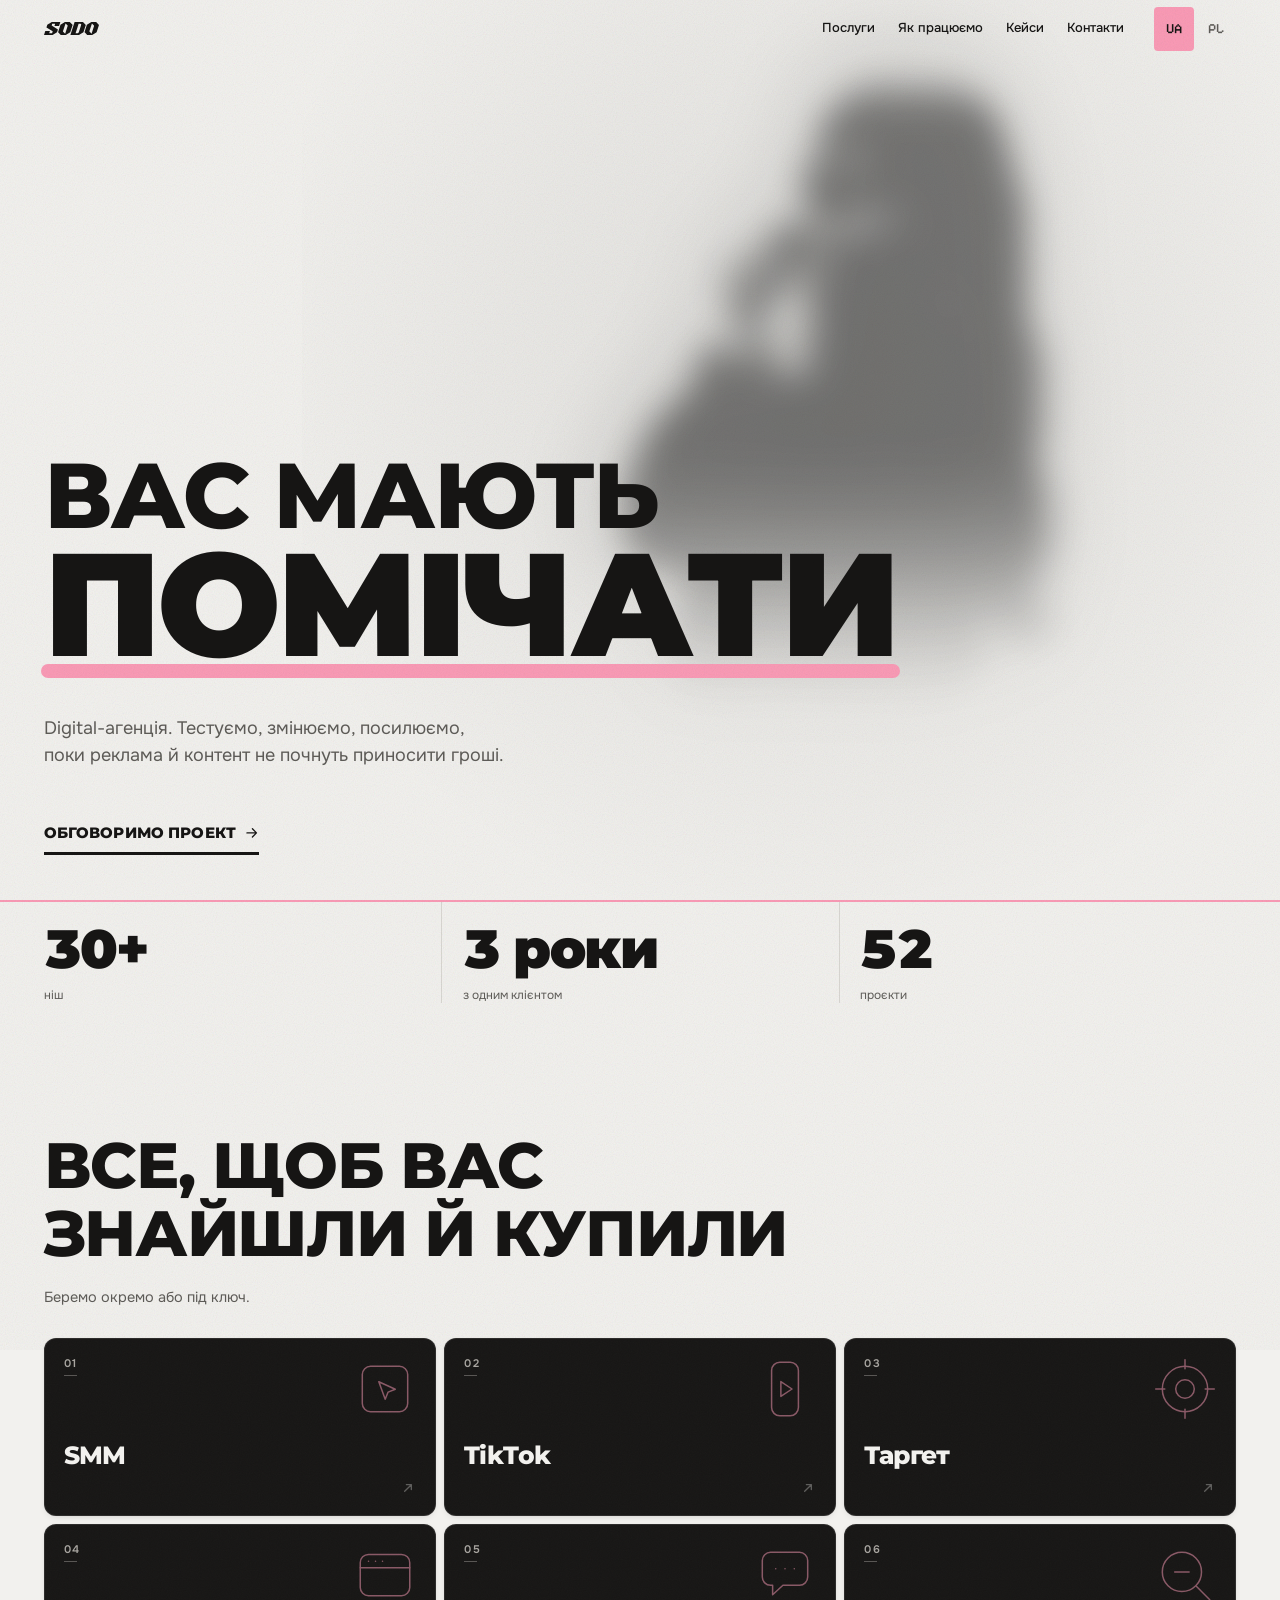
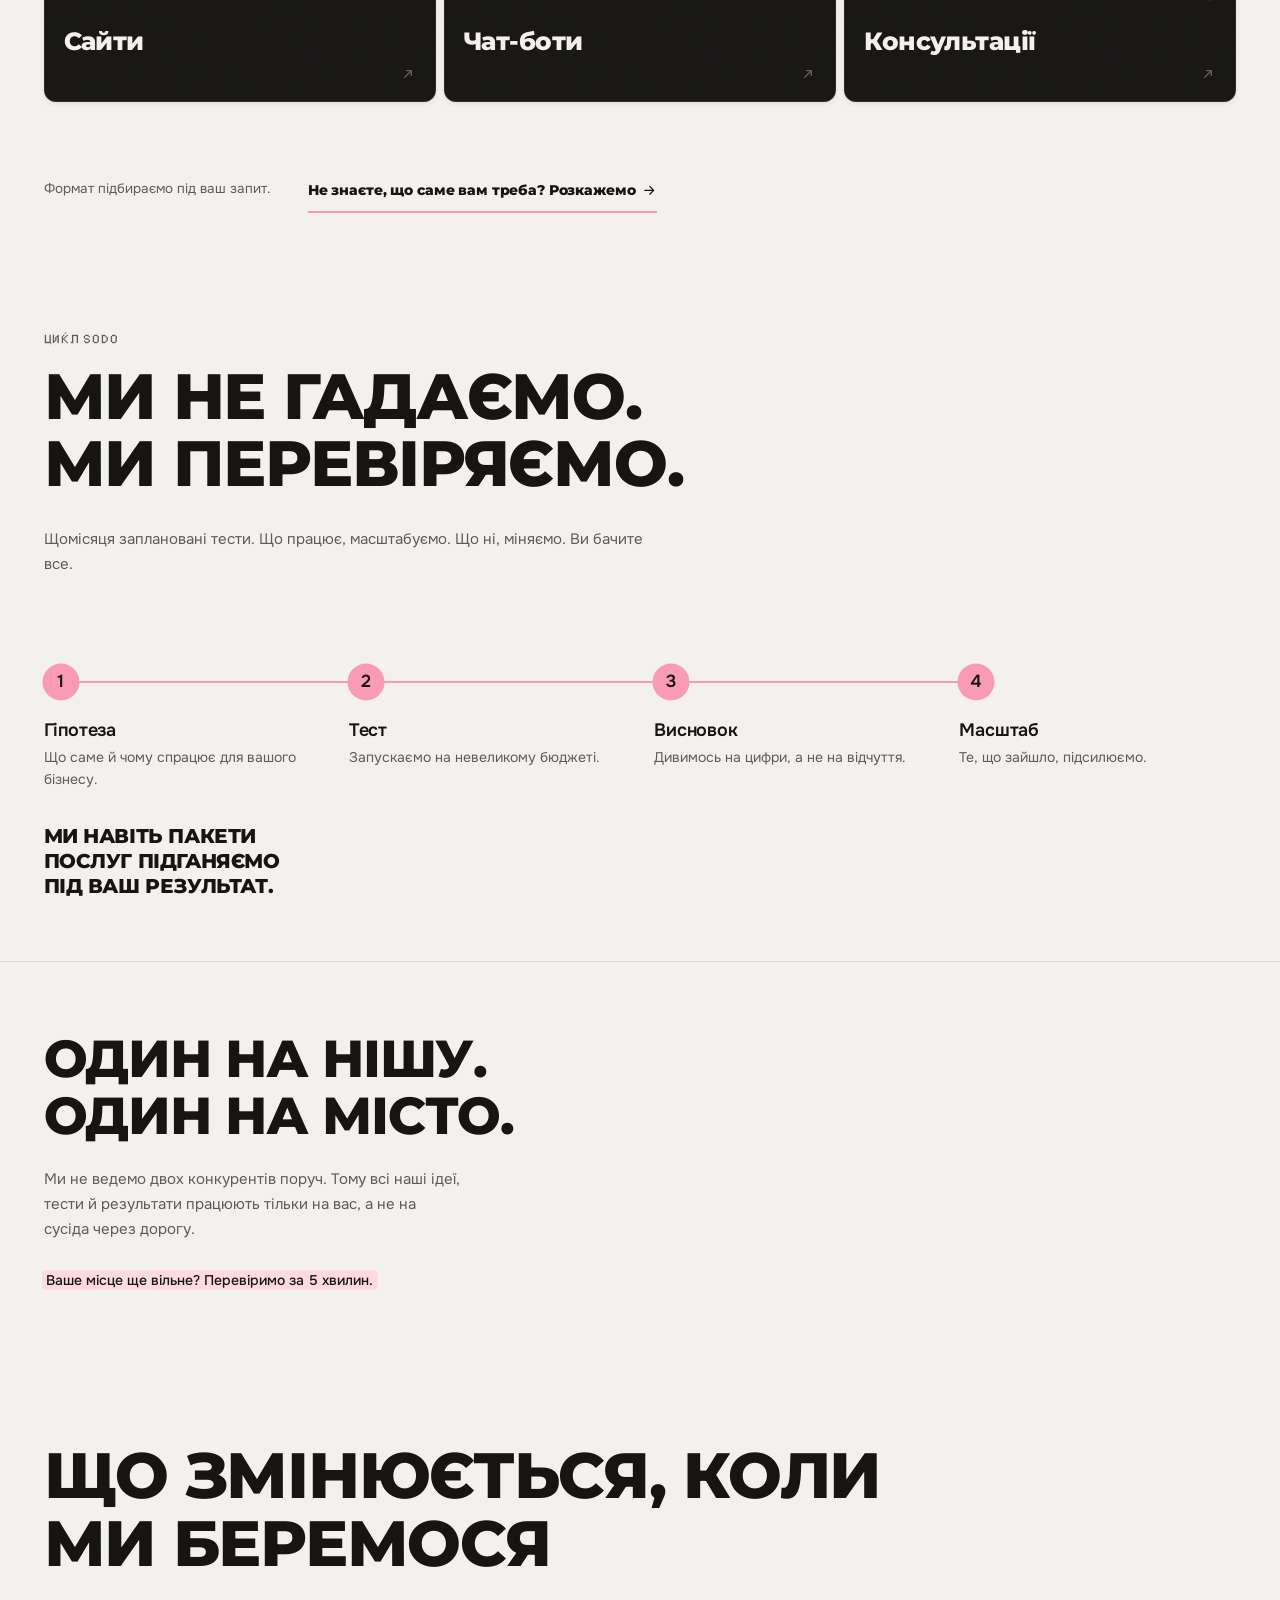
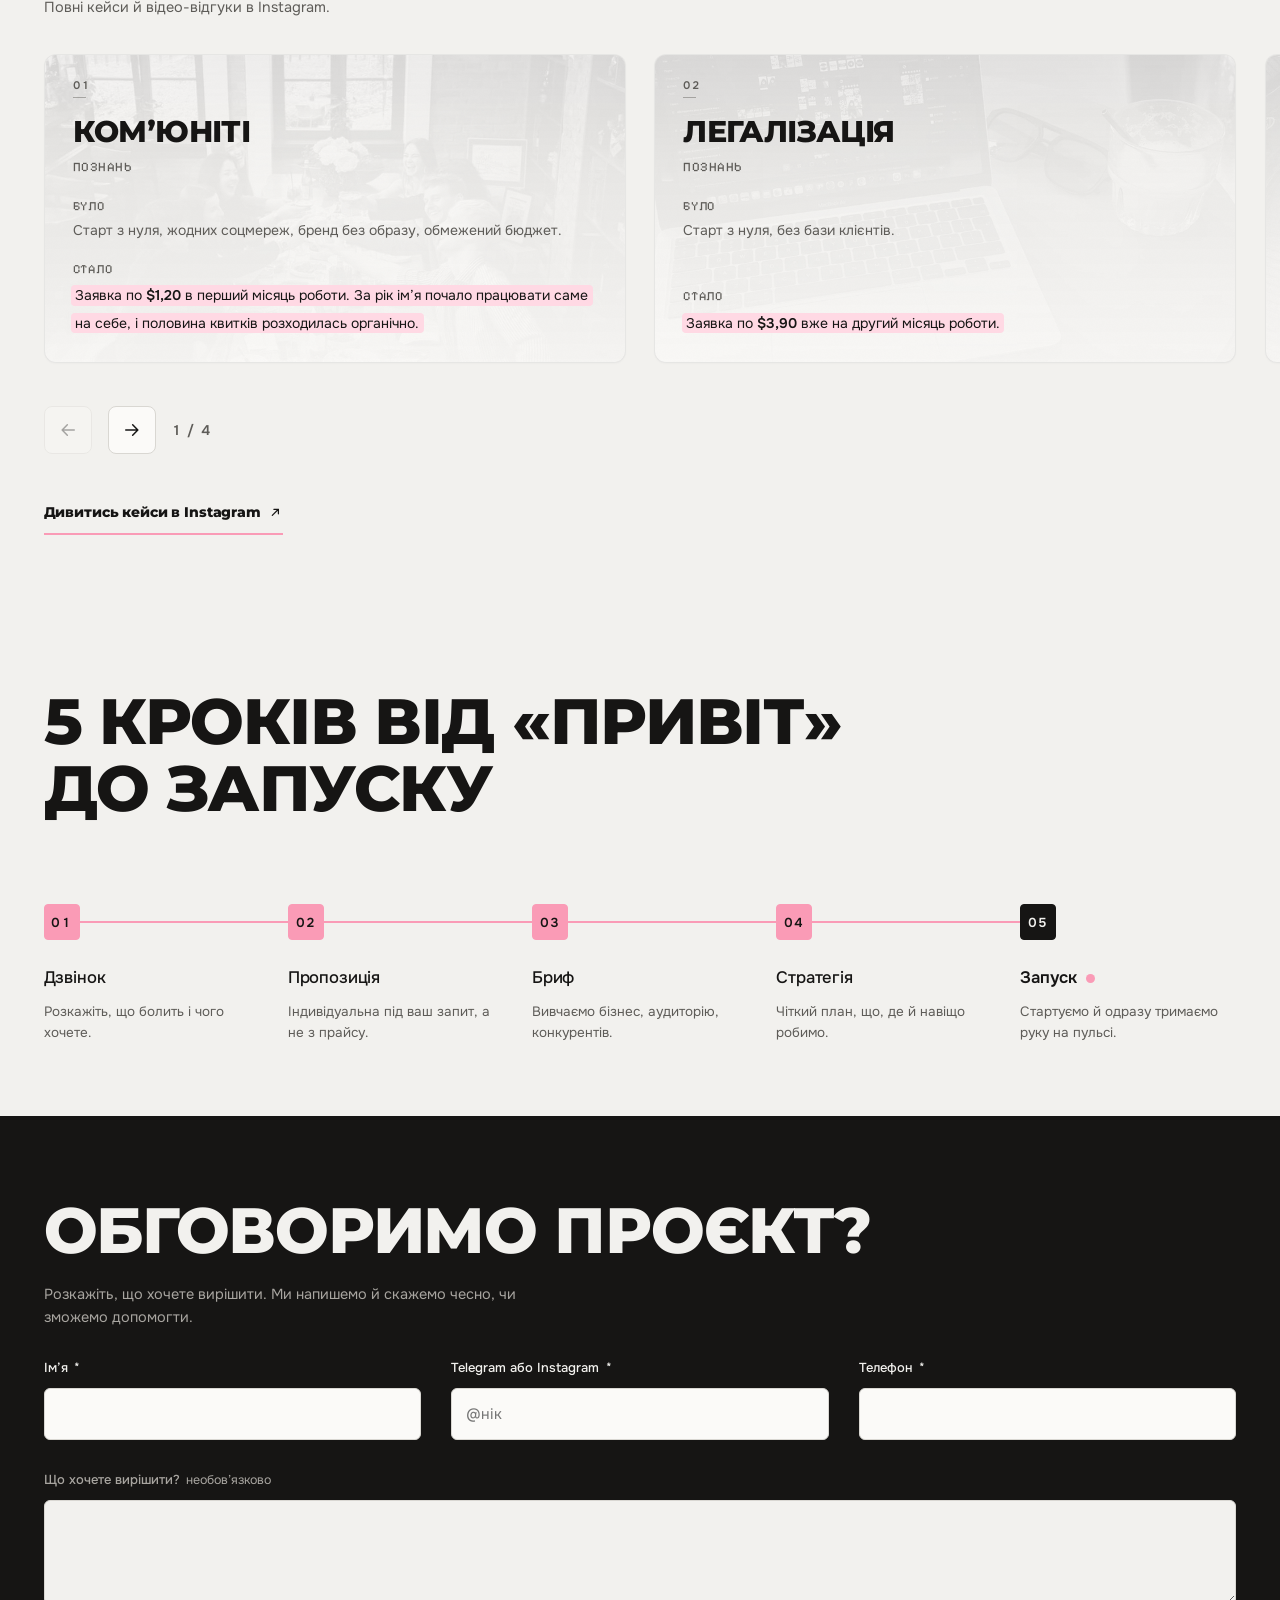
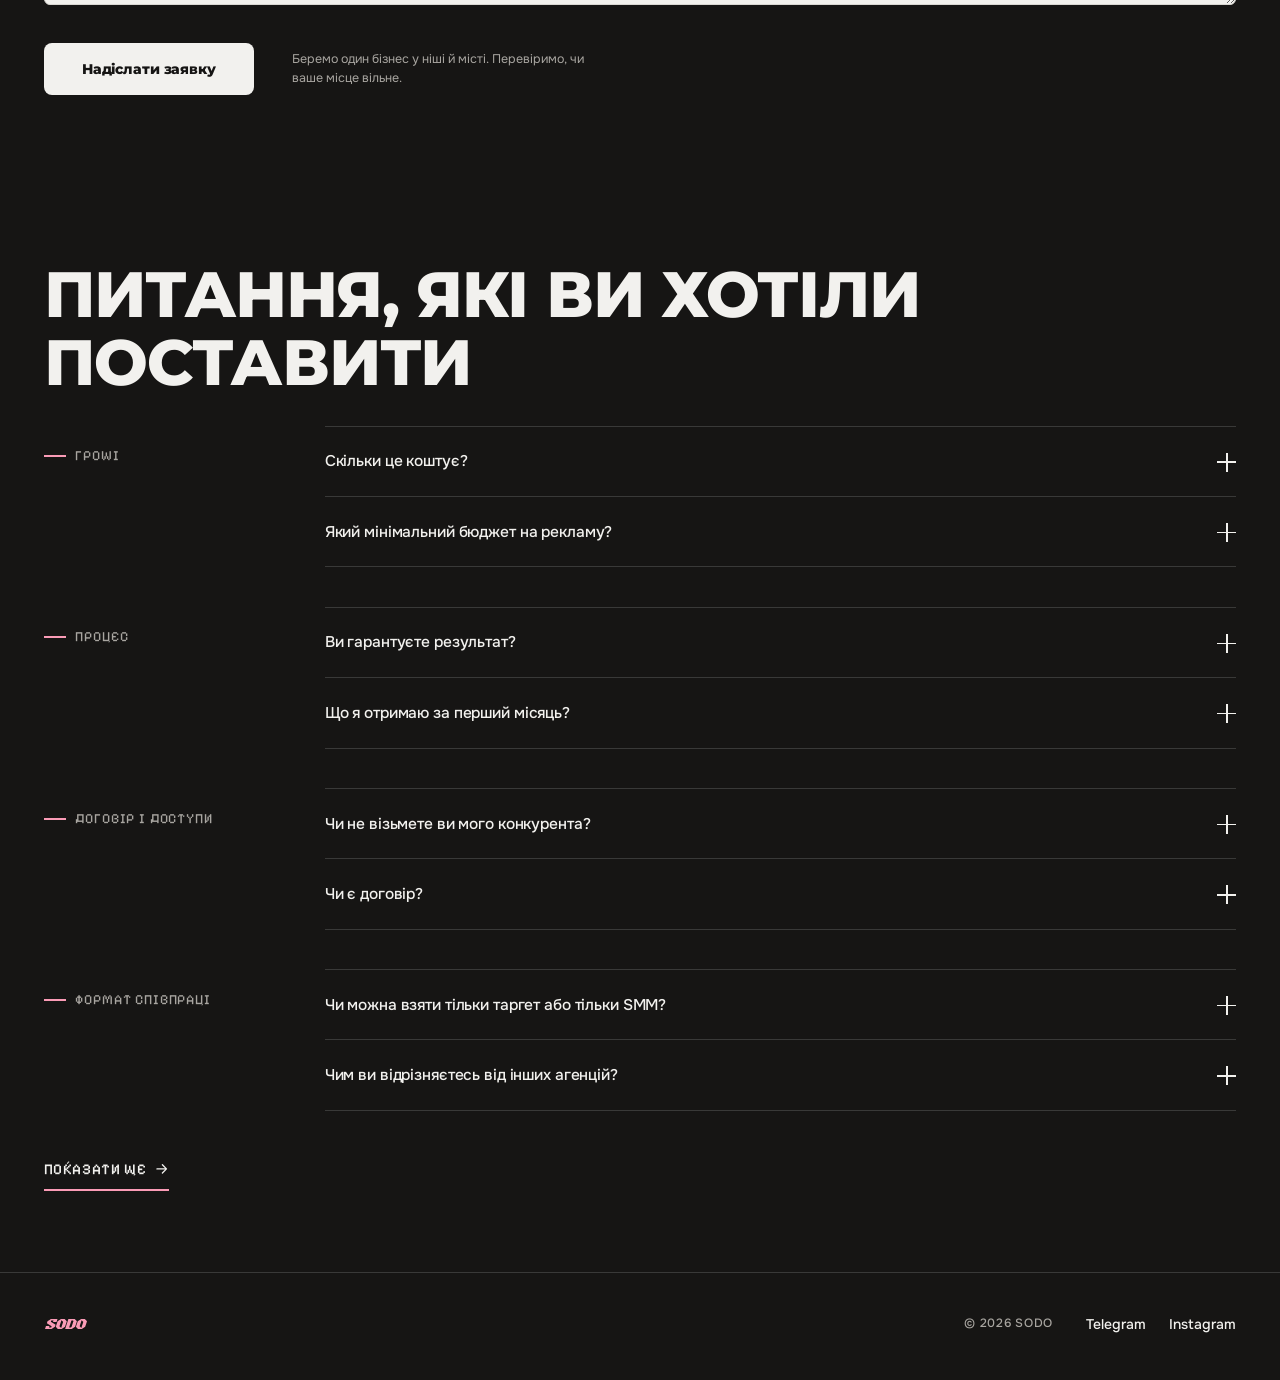
==== commit 8ac249cc: "Події пікселя названі за кнопкою ПОДІЇ Замість одного ButtonClick на все — назва з блоку й кнопки, щ" ====
--- a/index.html
+++ b/index.html
@@ -717,6 +717,6 @@
   </nav>
 </footer>
 
-<script src="js/main.js?v=17" defer></script>
+<script src="js/main.js?v=18" defer></script>
 </body>
 </html>
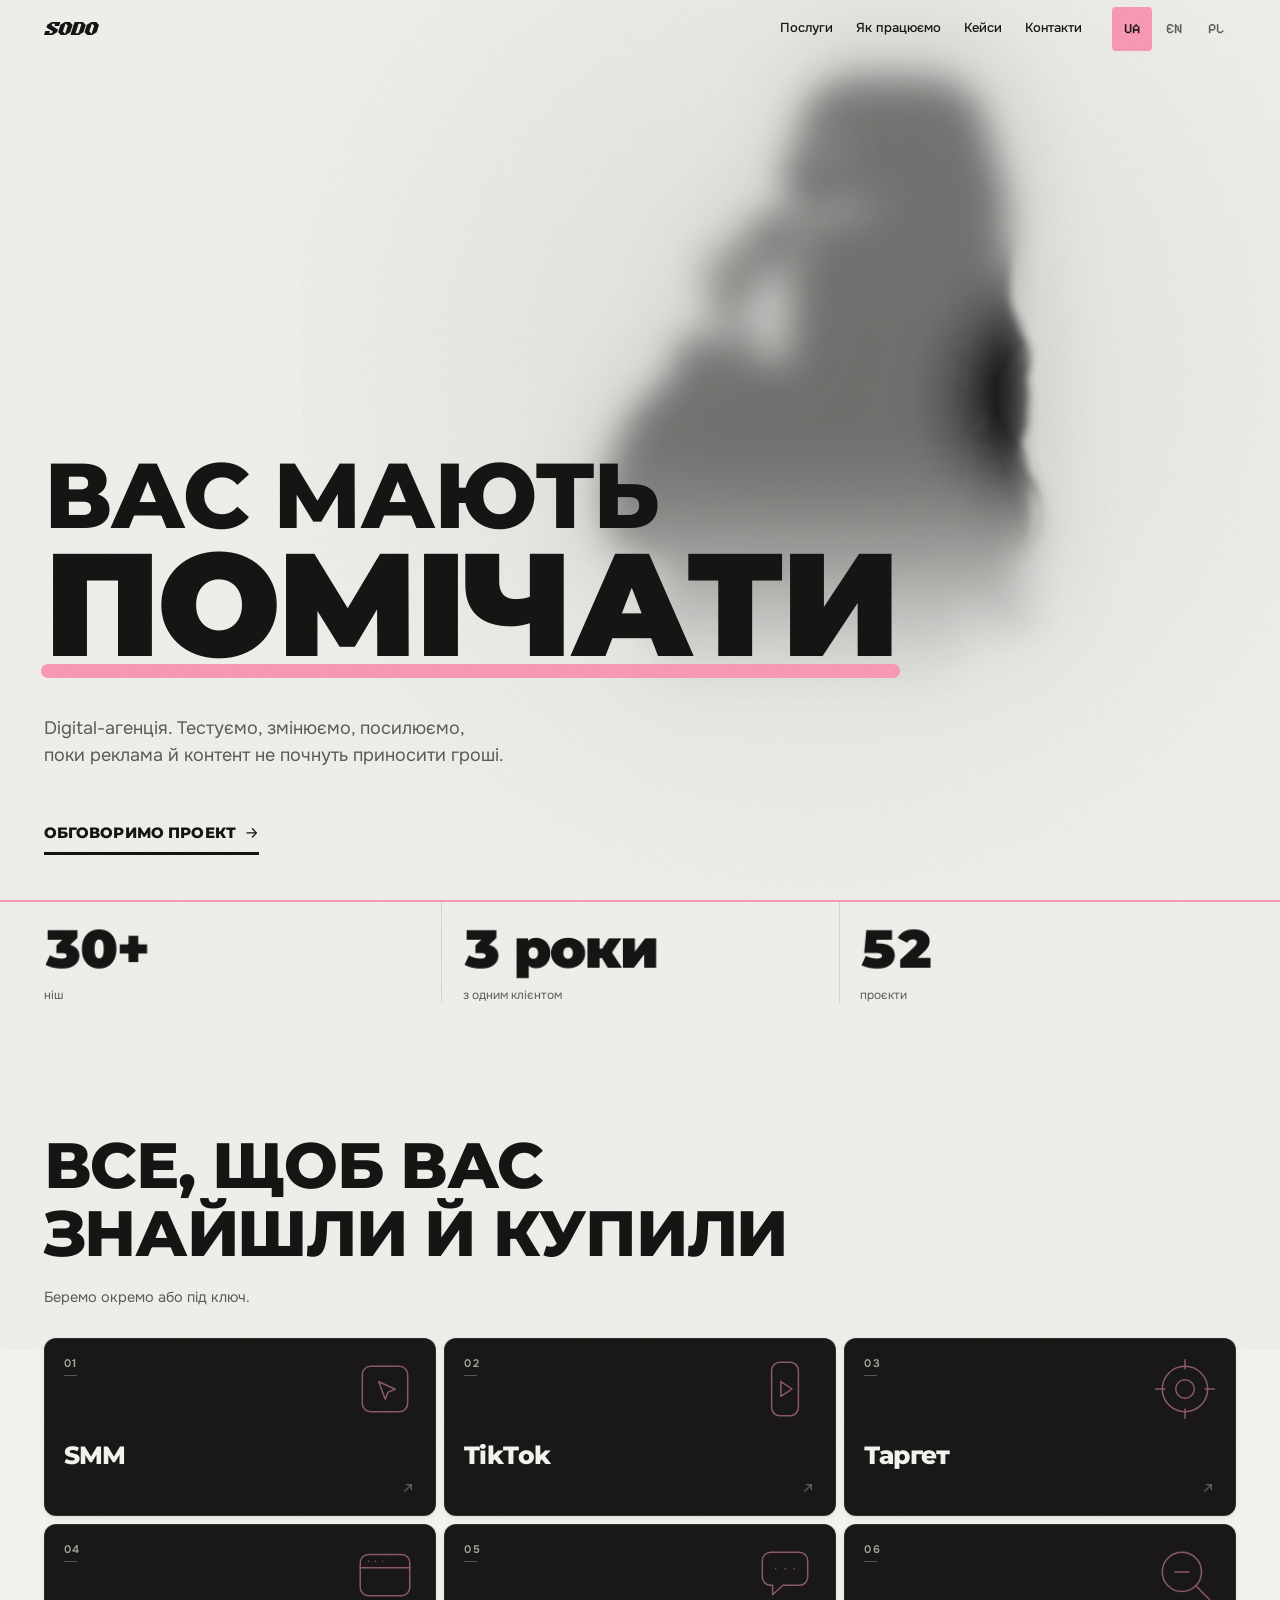
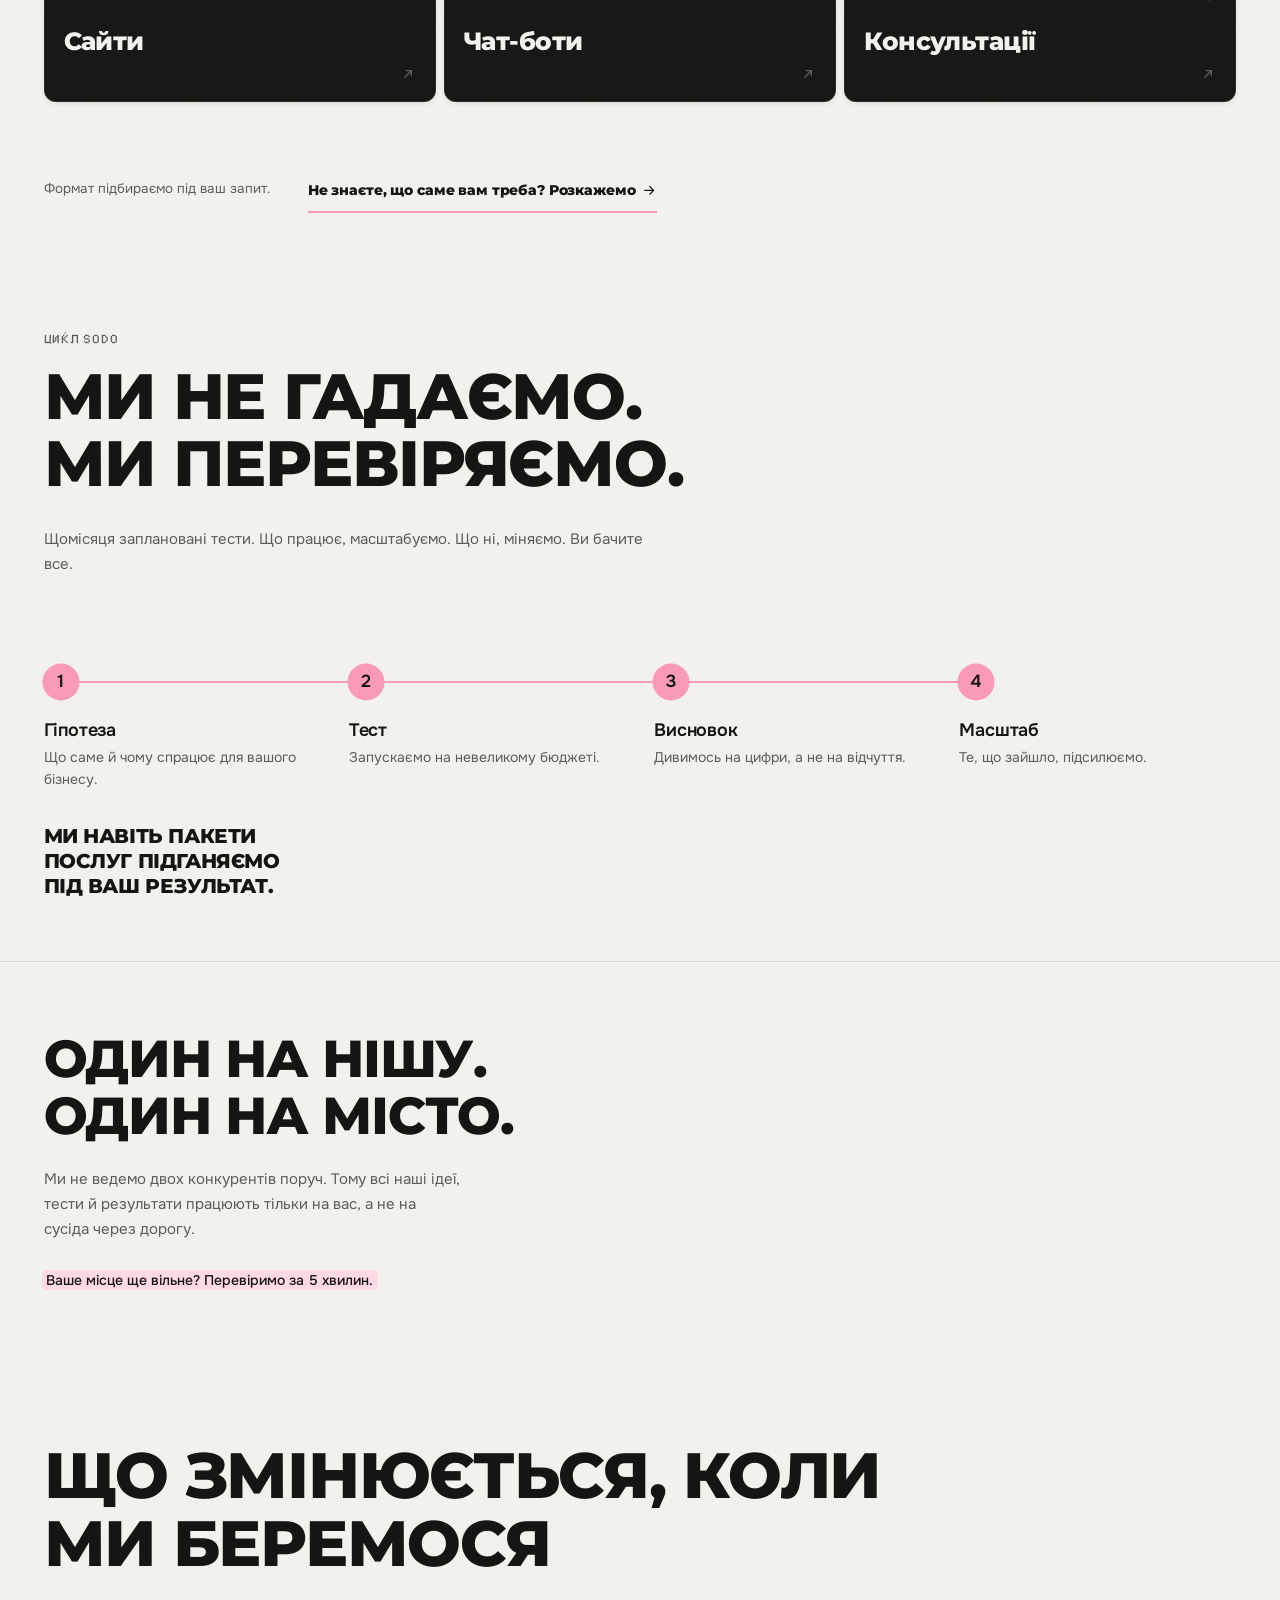
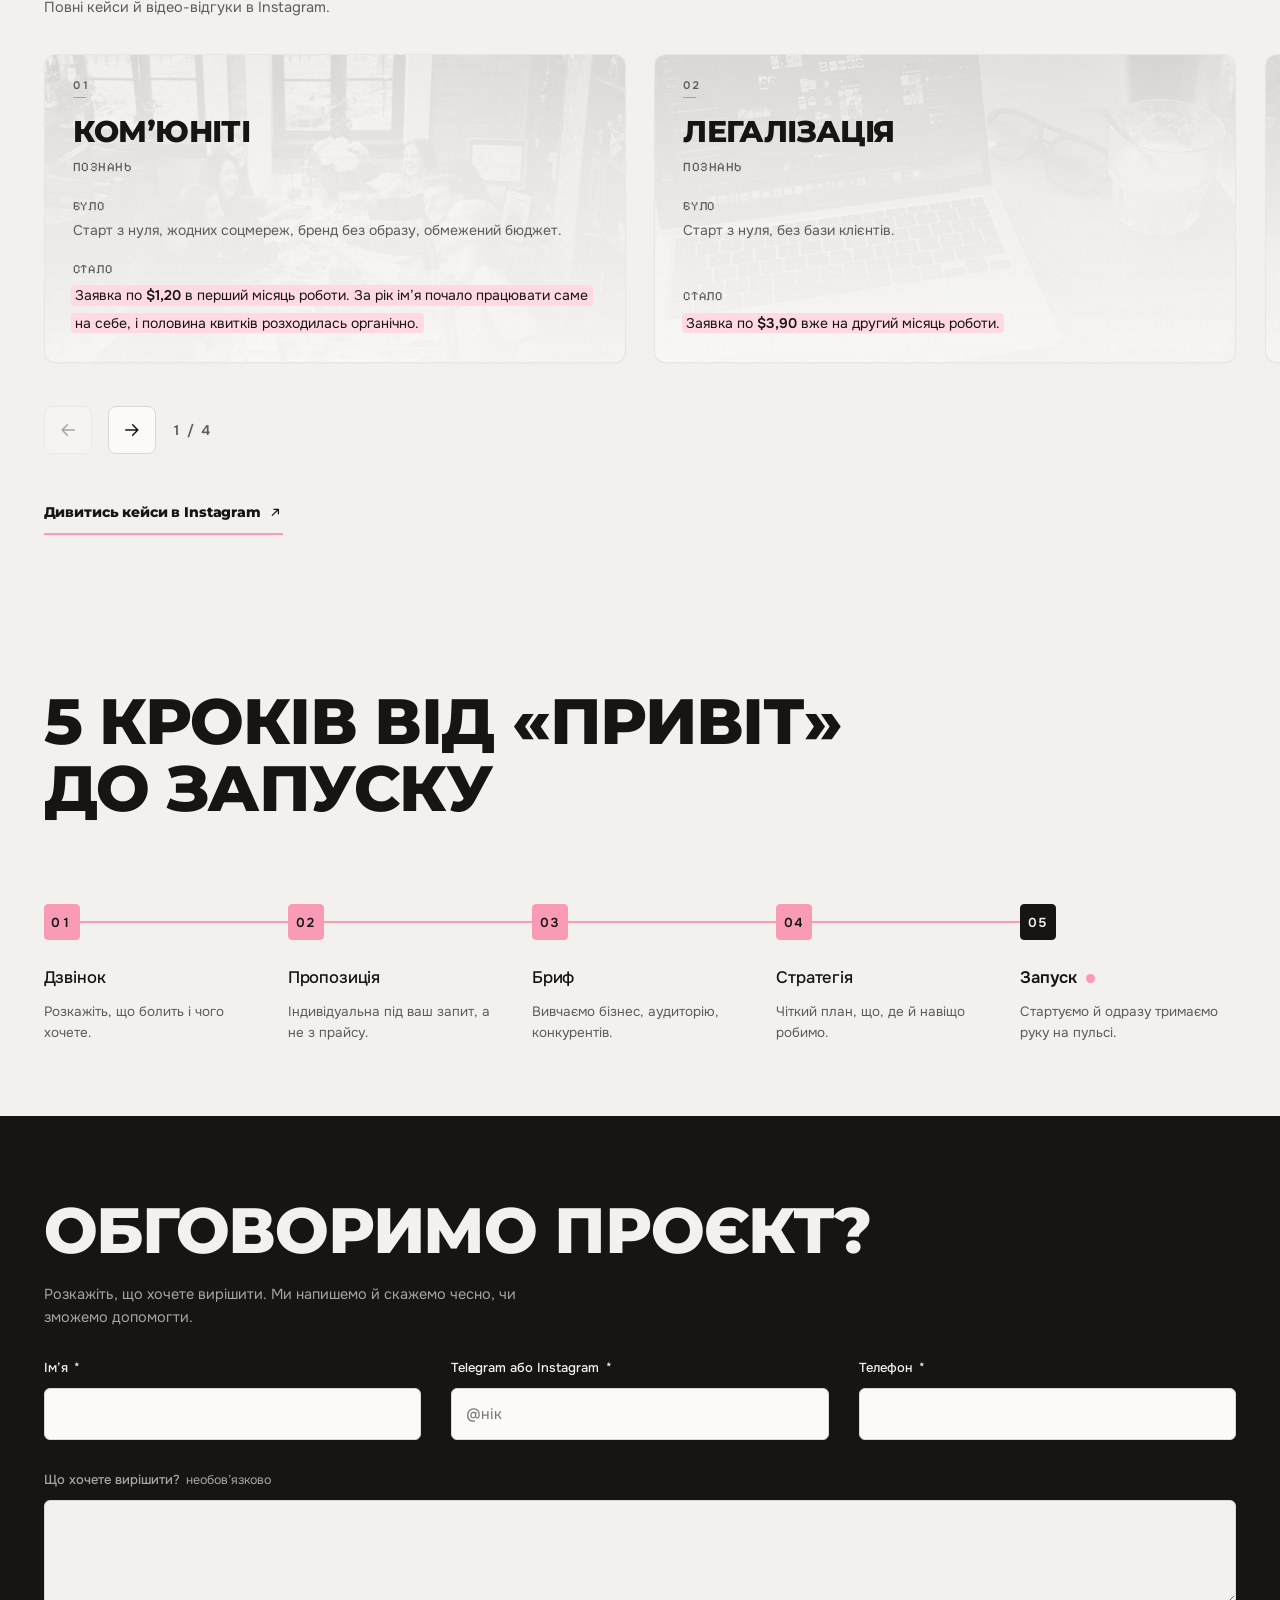
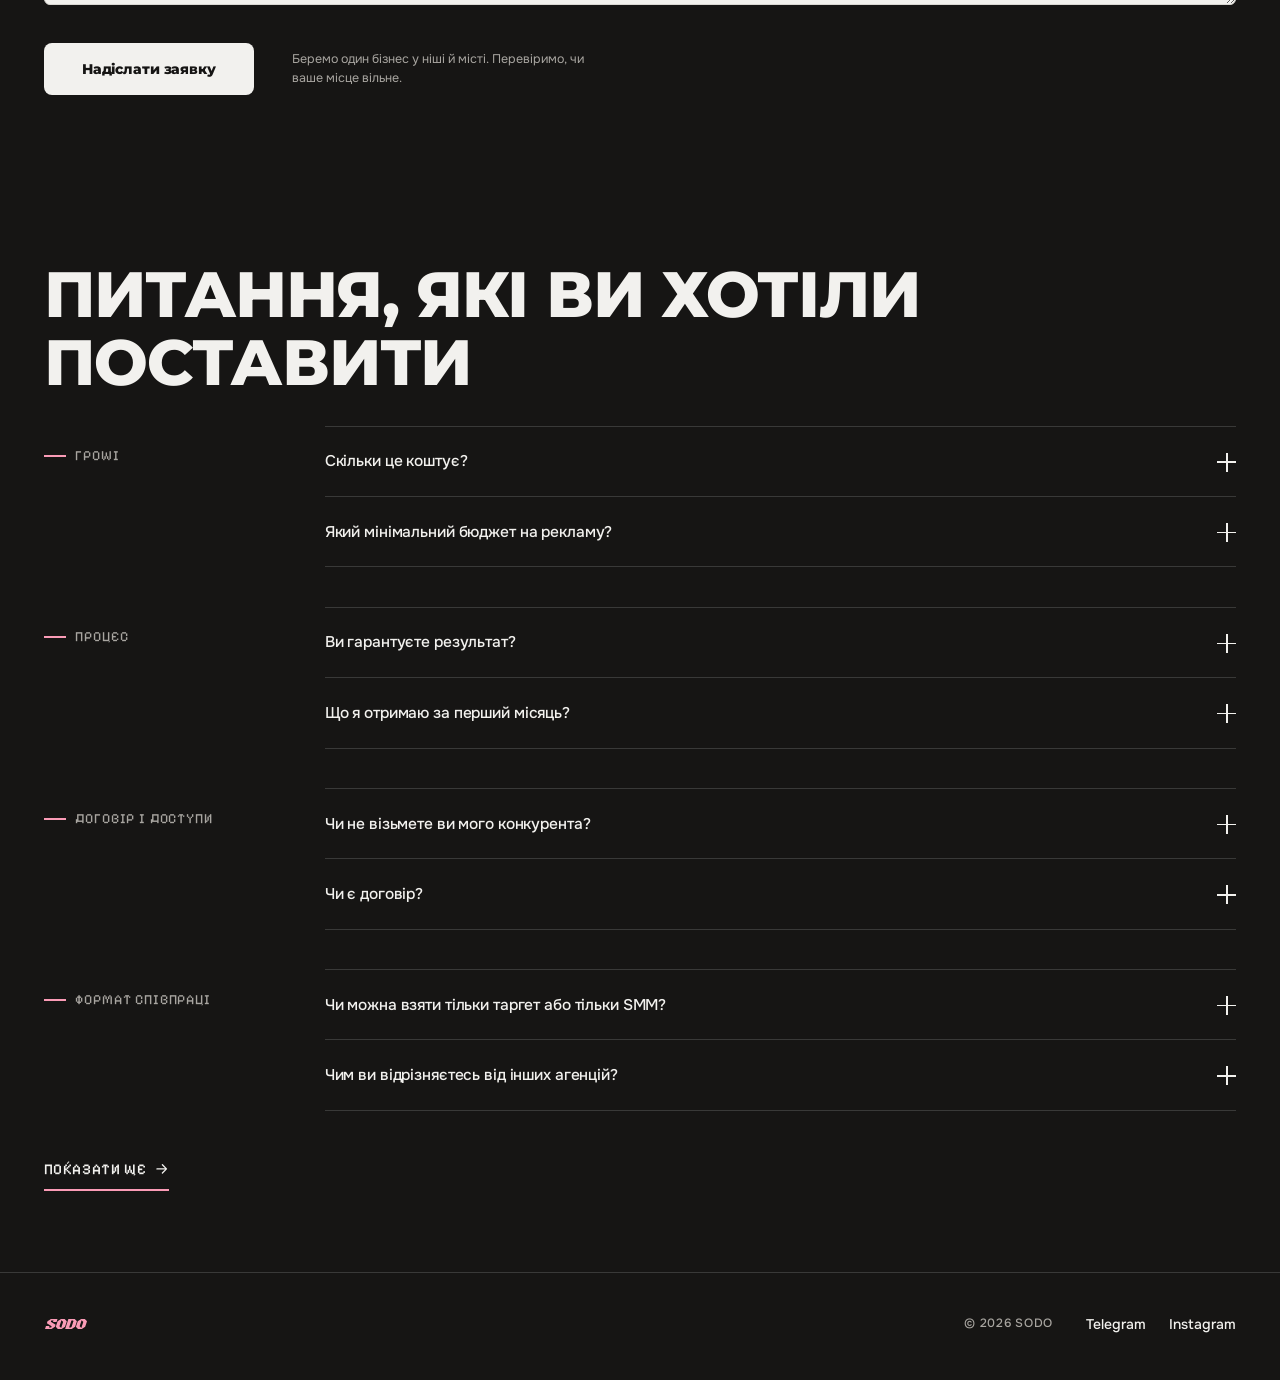
==== commit 91d2373b: "Три мови: UA на /, EN на /en/, PL на /pl/ АДРЕСИ Кожна мова тепер окрема сторінка з власною адресою," ====
--- a/index.html
+++ b/index.html
@@ -18,20 +18,64 @@
 <meta property="og:image:alt" content="SODO — вас мають помічати">
 <meta name="twitter:card" content="summary_large_image">
 
+<link rel="canonical" href="https://www.sodoagency.eu/">
 <link rel="alternate" hreflang="uk" href="https://www.sodoagency.eu/">
-<link rel="alternate" hreflang="pl" href="https://www.sodoagency.eu/?lang=pl">
+<link rel="alternate" hreflang="en" href="https://www.sodoagency.eu/en/">
+<link rel="alternate" hreflang="pl" href="https://www.sodoagency.eu/pl/">
 <link rel="alternate" hreflang="x-default" href="https://www.sodoagency.eu/">
 
-<link rel="icon" href="assets/icons/favicon.svg" type="image/svg+xml">
-<link rel="apple-touch-icon" href="assets/images/apple-touch-icon.png">
-
-<link rel="preload" href="assets/fonts/Montserrat-900-cyrillic.woff2" as="font" type="font/woff2" crossorigin>
-<link rel="preload" href="assets/fonts/Montserrat-800-cyrillic.woff2" as="font" type="font/woff2" crossorigin>
-<link rel="preload" href="assets/fonts/Onest-400-cyrillic.woff2" as="font" type="font/woff2" crossorigin>
-<link rel="preload" href="assets/fonts/Pixelify-400.woff2" as="font" type="font/woff2" crossorigin>
-<link rel="preload" as="image" href="assets/figures/figure.webp">
-<link rel="stylesheet" href="assets/fonts/fonts.css?v=3">
-<link rel="stylesheet" href="css/style.css?v=16">
+<!-- Тільки на кореневій: чи не відвести людину на /en/ чи /pl/.
+     Стоїть до стилів, щоб українська навіть не почала малюватись.
+     Порядок: ?lang= зі старих посилань -> вибір, зроблений кліком
+     у перемикачі -> мітка в utm -> мова браузера. Пошуковиків не
+     чіпаємо: корінь для них — українська сторінка. -->
+<script id="langGo">
+(function () {
+  var P = { pl: '/pl/', en: '/en/' }, K = 'sodo:lang';
+  var q = new URLSearchParams(location.search), to = null;
+  var go = function (c) {
+    q.delete('lang');
+    var s = q.toString();
+    location.replace(P[c] + (s ? '?' + s : '') + location.hash);
+  };
+  var asked = q.get('lang');
+  if (asked) {
+    try { localStorage.setItem(K, asked); } catch (e) {}
+    if (P[asked]) return go(asked);
+    return;
+  }
+  try { to = localStorage.getItem(K); } catch (e) {}
+  if (to) { if (P[to]) go(to); return; }
+  if (/bot|crawl|spider|slurp|facebookexternalhit|preview/i.test(navigator.userAgent)) return;
+  var tag = function (re) {
+    var keys = ['utm_source', 'utm_medium', 'utm_campaign', 'utm_content', 'utm_term'];
+    for (var i = 0; i < keys.length; i++) {
+      var v = (q.get(keys[i]) || '').toLowerCase().split(/[^a-z0-9]+/);
+      for (var j = 0; j < v.length; j++) if (re.test(v[j])) return true;
+    }
+    return false;
+  };
+  if (tag(/^(pl|pol|poland|polska|polski|polskie)$/)) return go('pl');
+  if (tag(/^(en|eng|english)$/)) return go('en');
+  var list = navigator.languages || [navigator.language || ''];
+  for (var i = 0; i < list.length; i++) {
+    var c = String(list[i]).toLowerCase();
+    if (c.indexOf('uk') === 0) return;
+    if (c.indexOf('pl') === 0) return go('pl');
+  }
+})();
+</script>
+
+<link rel="icon" href="/assets/icons/favicon.svg" type="image/svg+xml">
+<link rel="apple-touch-icon" href="/assets/images/apple-touch-icon.png">
+
+<link rel="preload" href="/assets/fonts/Montserrat-900-cyrillic.woff2" as="font" type="font/woff2" crossorigin>
+<link rel="preload" href="/assets/fonts/Montserrat-800-cyrillic.woff2" as="font" type="font/woff2" crossorigin>
+<link rel="preload" href="/assets/fonts/Onest-400-cyrillic.woff2" as="font" type="font/woff2" crossorigin>
+<link rel="preload" href="/assets/fonts/Pixelify-400.woff2" as="font" type="font/woff2" crossorigin>
+<link rel="preload" as="image" href="/assets/figures/figure.webp">
+<link rel="stylesheet" href="/assets/fonts/fonts.css?v=3">
+<link rel="stylesheet" href="/css/style.css?v=16">
 
 <noscript><style>
   .load{display:none}
@@ -100,8 +144,9 @@
   </nav>
 
   <div class="hd__lang" id="lang" role="group" aria-label="Мова сайту" data-i18n-aria="aria.lang">
-    <a class="hd__lang-b" href="?lang=uk" hreflang="uk" lang="uk" data-lang="uk">UA</a>
-    <a class="hd__lang-b" href="?lang=pl" hreflang="pl" lang="pl" data-lang="pl">PL</a>
+    <a class="hd__lang-b is-on" aria-current="true" href="/" hreflang="uk" lang="uk" data-lang="uk">UA</a>
+    <a class="hd__lang-b" href="/en/" hreflang="en" lang="en" data-lang="en">EN</a>
+    <a class="hd__lang-b" href="/pl/" hreflang="pl" lang="pl" data-lang="pl">PL</a>
   </div>
 
   <button class="hd__menu" id="menuBtn" type="button" aria-expanded="false" aria-controls="menu">
@@ -136,9 +181,9 @@
 
   <div class="fig fig--hero" id="fig" aria-hidden="true">
     <span class="fig__halo"></span>
-    <img class="fig__far"   src="assets/figures/figure.webp" alt="" width="913" height="1207">
-    <img class="fig__soft"  src="assets/figures/figure.webp" alt="" width="913" height="1207">
-    <img class="fig__sharp" src="assets/figures/figure.webp" alt="" width="913" height="1207">
+    <img class="fig__far"   src="/assets/figures/figure.webp" alt="" width="913" height="1207">
+    <img class="fig__soft"  src="/assets/figures/figure.webp" alt="" width="913" height="1207">
+    <img class="fig__sharp" src="/assets/figures/figure.webp" alt="" width="913" height="1207">
   </div>
 
   <h1 class="hero__t" id="heroT">
@@ -362,7 +407,7 @@
     <ol class="gal__track" id="galTrack">
       <li class="case">
         <div class="case__card">
-          <img class="case__bg case__bg--community" src="assets/cases/community.webp" alt="" loading="lazy" decoding="async" width="719" height="1280">
+          <img class="case__bg case__bg--community" src="/assets/cases/community.webp" alt="" loading="lazy" decoding="async" width="719" height="1280">
           <i class="case__no" aria-hidden="true">01</i>
           <h3 class="case__n" data-i18n="case.n0">Комʼюніті</h3>
           <p class="case__c" data-i18n="case.c0">Познань</p>
@@ -378,7 +423,7 @@
       </li>
       <li class="case">
         <div class="case__card">
-          <img class="case__bg case__bg--legal" src="assets/cases/legal.webp" alt="" loading="lazy" decoding="async" width="900" height="1171">
+          <img class="case__bg case__bg--legal" src="/assets/cases/legal.webp" alt="" loading="lazy" decoding="async" width="900" height="1171">
           <i class="case__no" aria-hidden="true">02</i>
           <h3 class="case__n" data-i18n="case.n1">Легалізація</h3>
           <p class="case__c" data-i18n="case.c1">Познань</p>
@@ -394,7 +439,7 @@
       </li>
       <li class="case">
         <div class="case__card">
-          <img class="case__bg case__bg--jobs" src="assets/cases/jobs.webp" alt="" loading="lazy" decoding="async" width="900" height="1038">
+          <img class="case__bg case__bg--jobs" src="/assets/cases/jobs.webp" alt="" loading="lazy" decoding="async" width="900" height="1038">
           <i class="case__no" aria-hidden="true">03</i>
           <h3 class="case__n" data-i18n="case.n2">Працевлаштування</h3>
           <p class="case__c" data-i18n="case.c2">Німеччина</p>
@@ -410,7 +455,7 @@
       </li>
       <li class="case">
         <div class="case__card">
-          <img class="case__bg case__bg--beauty" src="assets/cases/beauty.webp" alt="" loading="lazy" decoding="async" width="900" height="1015">
+          <img class="case__bg case__bg--beauty" src="/assets/cases/beauty.webp" alt="" loading="lazy" decoding="async" width="900" height="1015">
           <i class="case__no" aria-hidden="true">04</i>
           <h3 class="case__n" data-i18n="case.n3">Студія краси</h3>
           <p class="case__c" data-i18n="case.c3">Познань</p>
@@ -500,7 +545,7 @@
     </div>
 
     <div class="fm__hp" aria-hidden="true">
-      <label for="f_company">Не заповнюйте це поле</label>
+      <label for="f_company" data-i18n="form.trap">Не заповнюйте це поле</label>
       <input id="f_company" name="company" type="text" tabindex="-1" autocomplete="off">
     </div>
 
@@ -717,6 +762,6 @@
   </nav>
 </footer>
 
-<script src="js/main.js?v=18" defer></script>
+<script src="/js/main.js?v=19" defer></script>
 </body>
 </html>
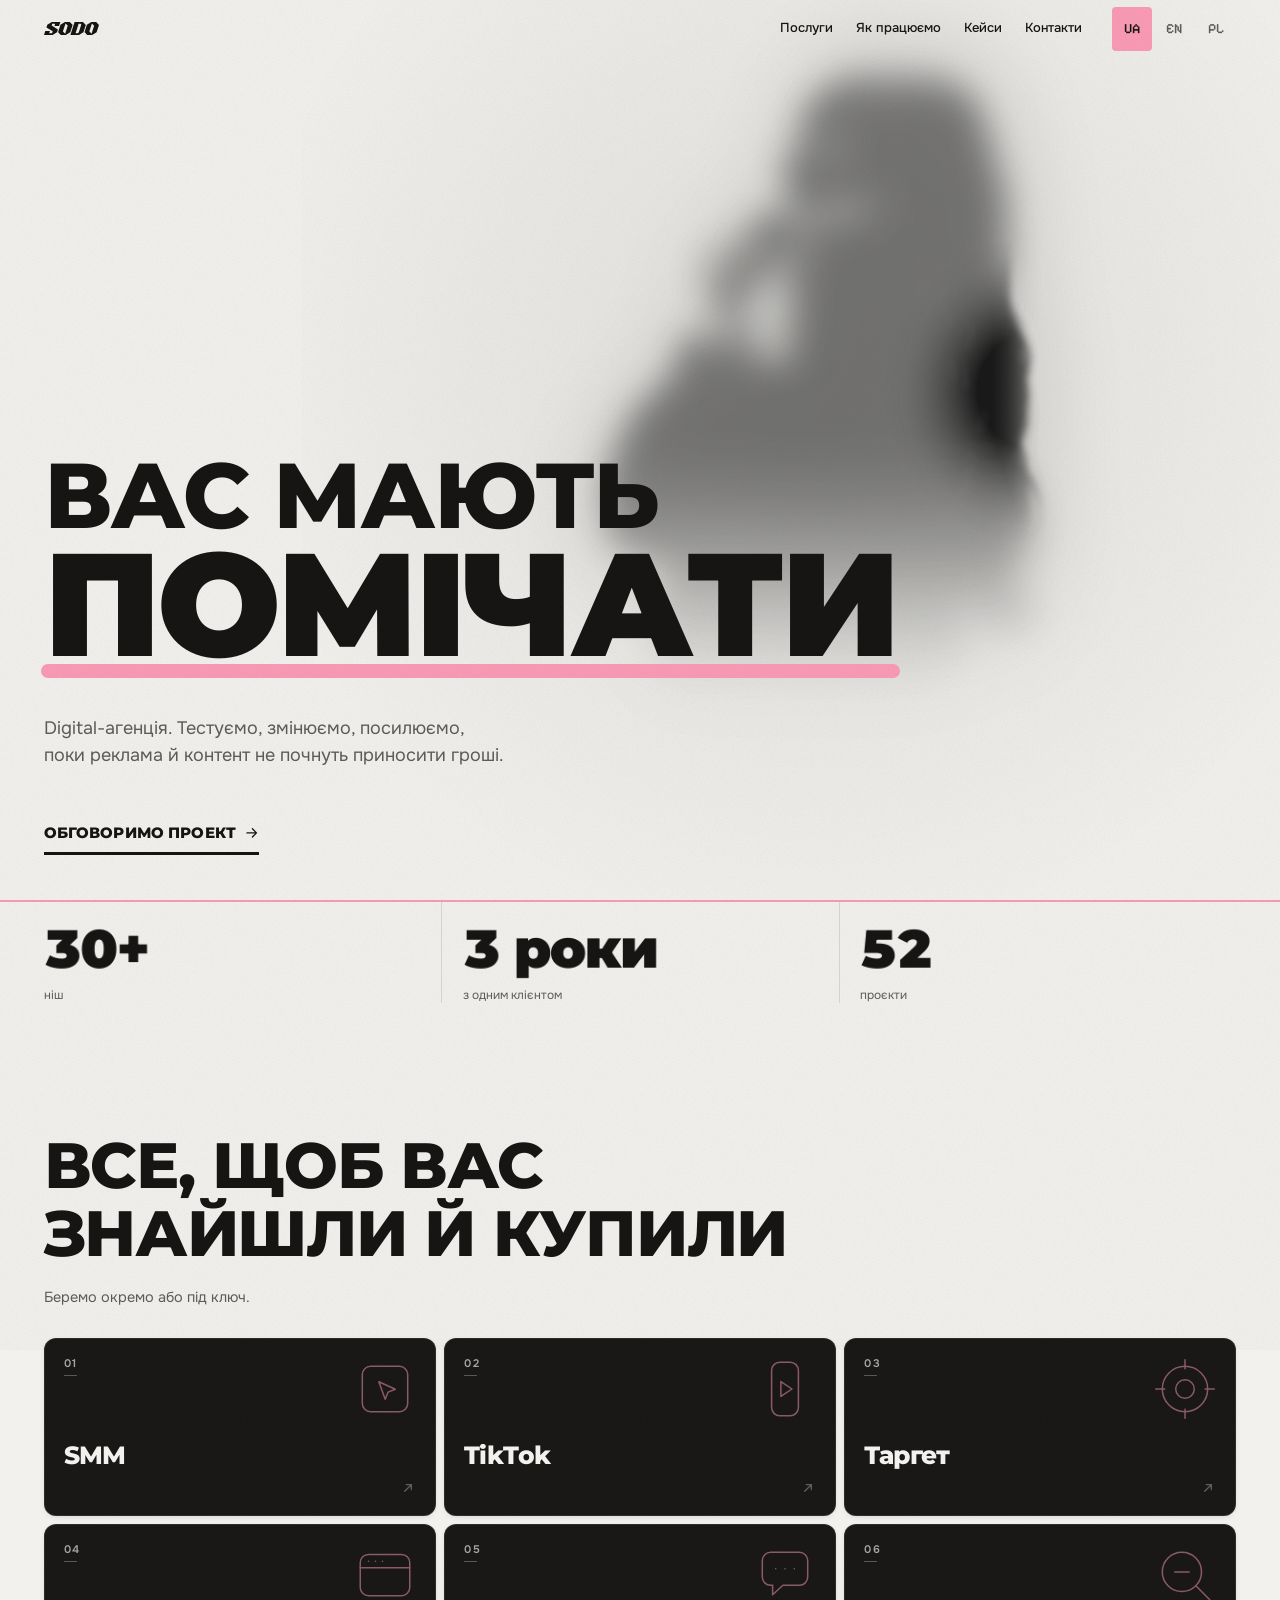
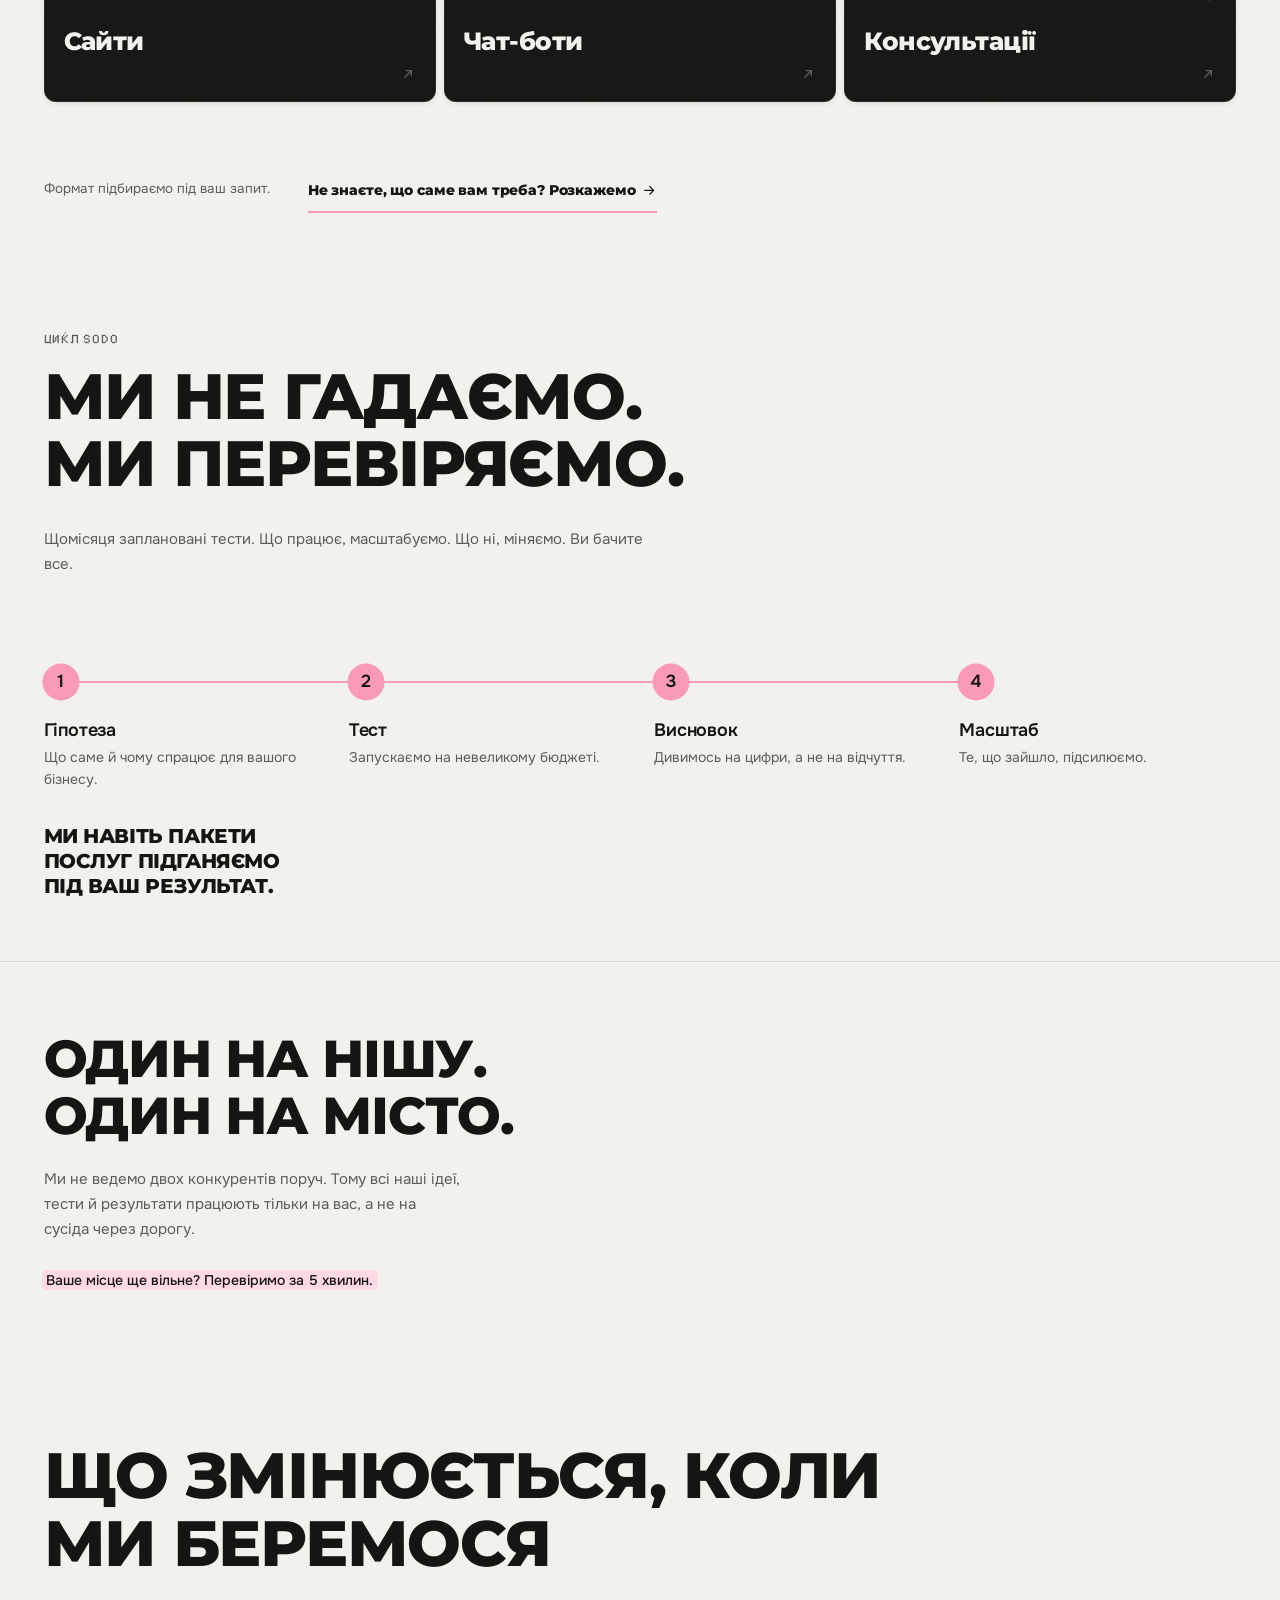
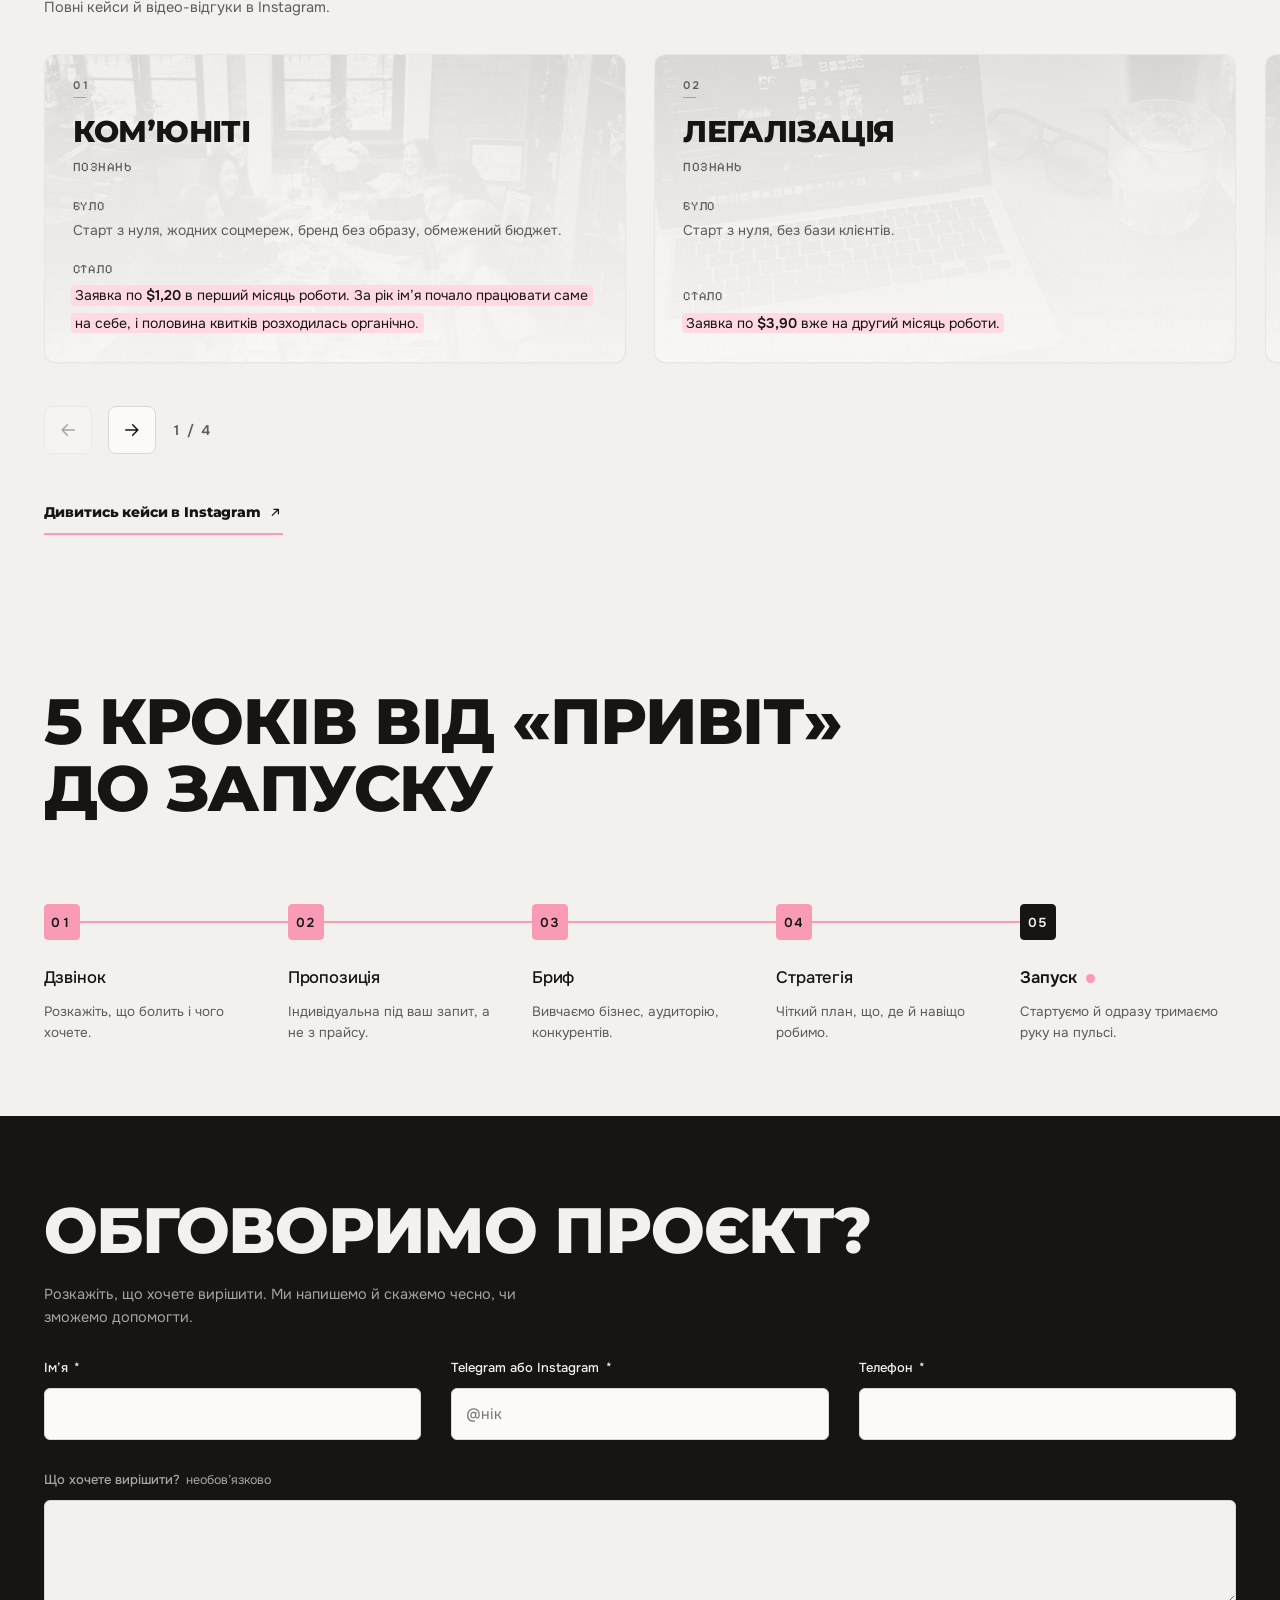
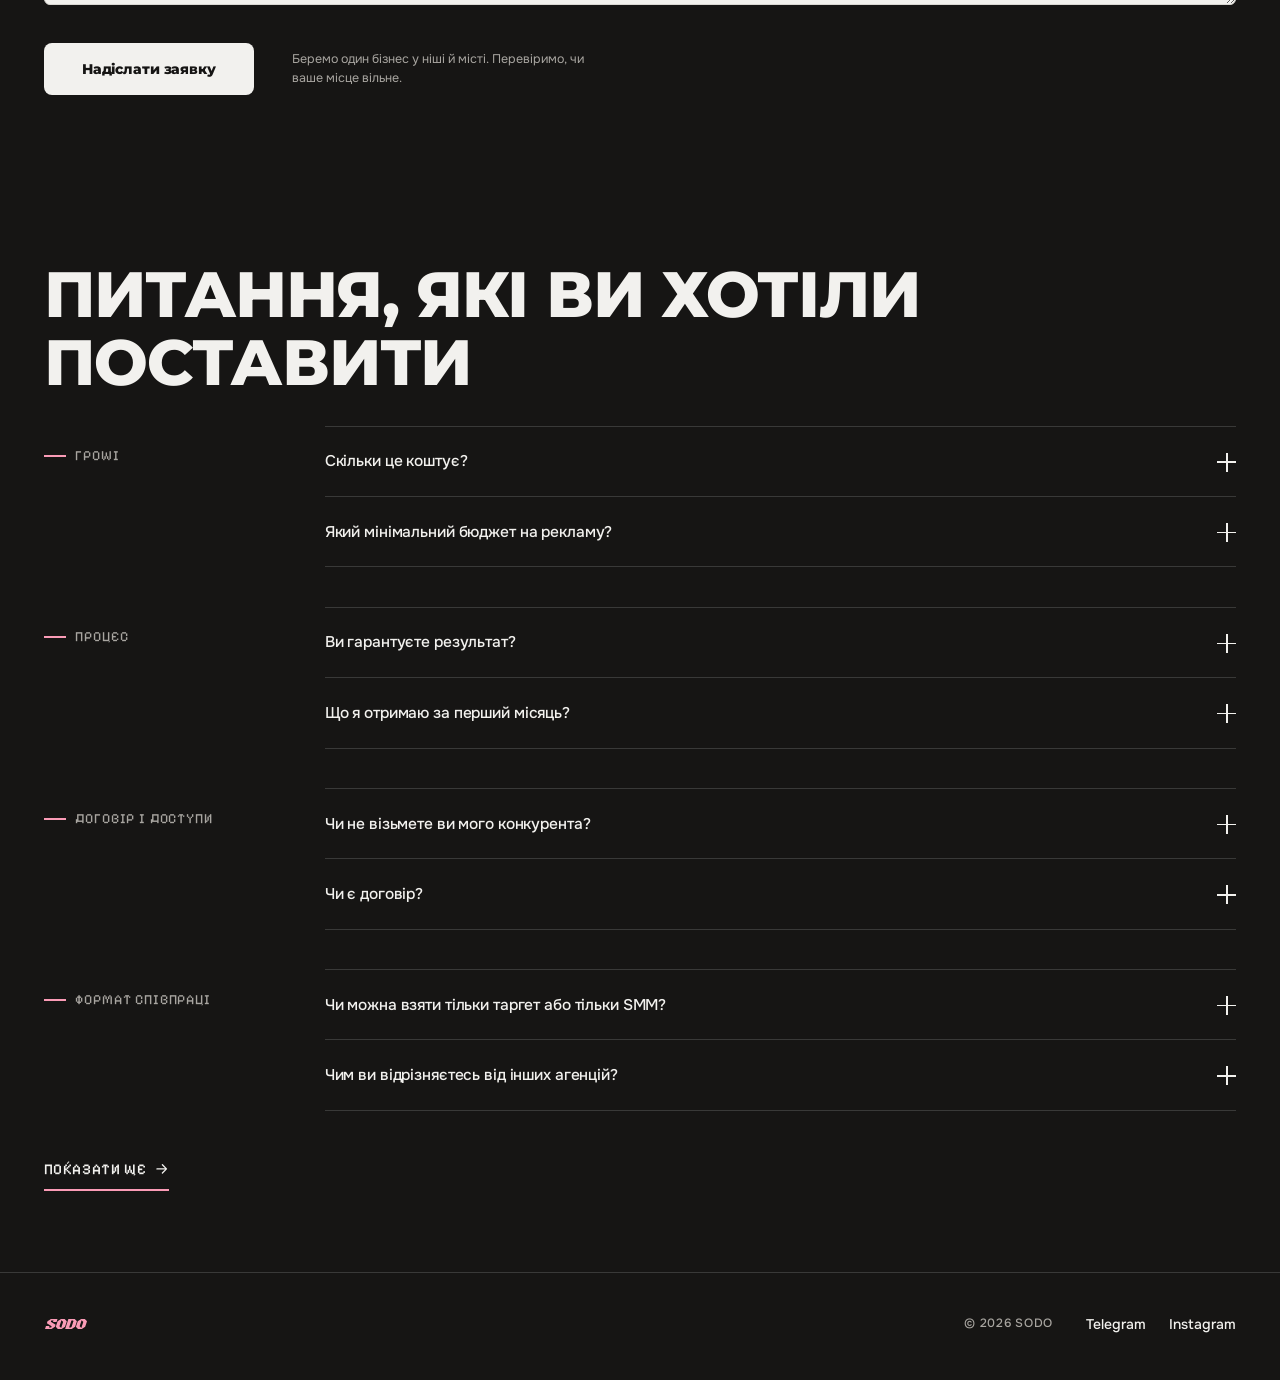
==== commit 0c70f4ce: "Старий ?lang= зникає з адреси після переходу Vercel переносить ?lang=pl разом з utm на /pl/; тепер с" ====
--- a/index.html
+++ b/index.html
@@ -762,6 +762,6 @@
   </nav>
 </footer>
 
-<script src="/js/main.js?v=19" defer></script>
+<script src="/js/main.js?v=20" defer></script>
 </body>
 </html>
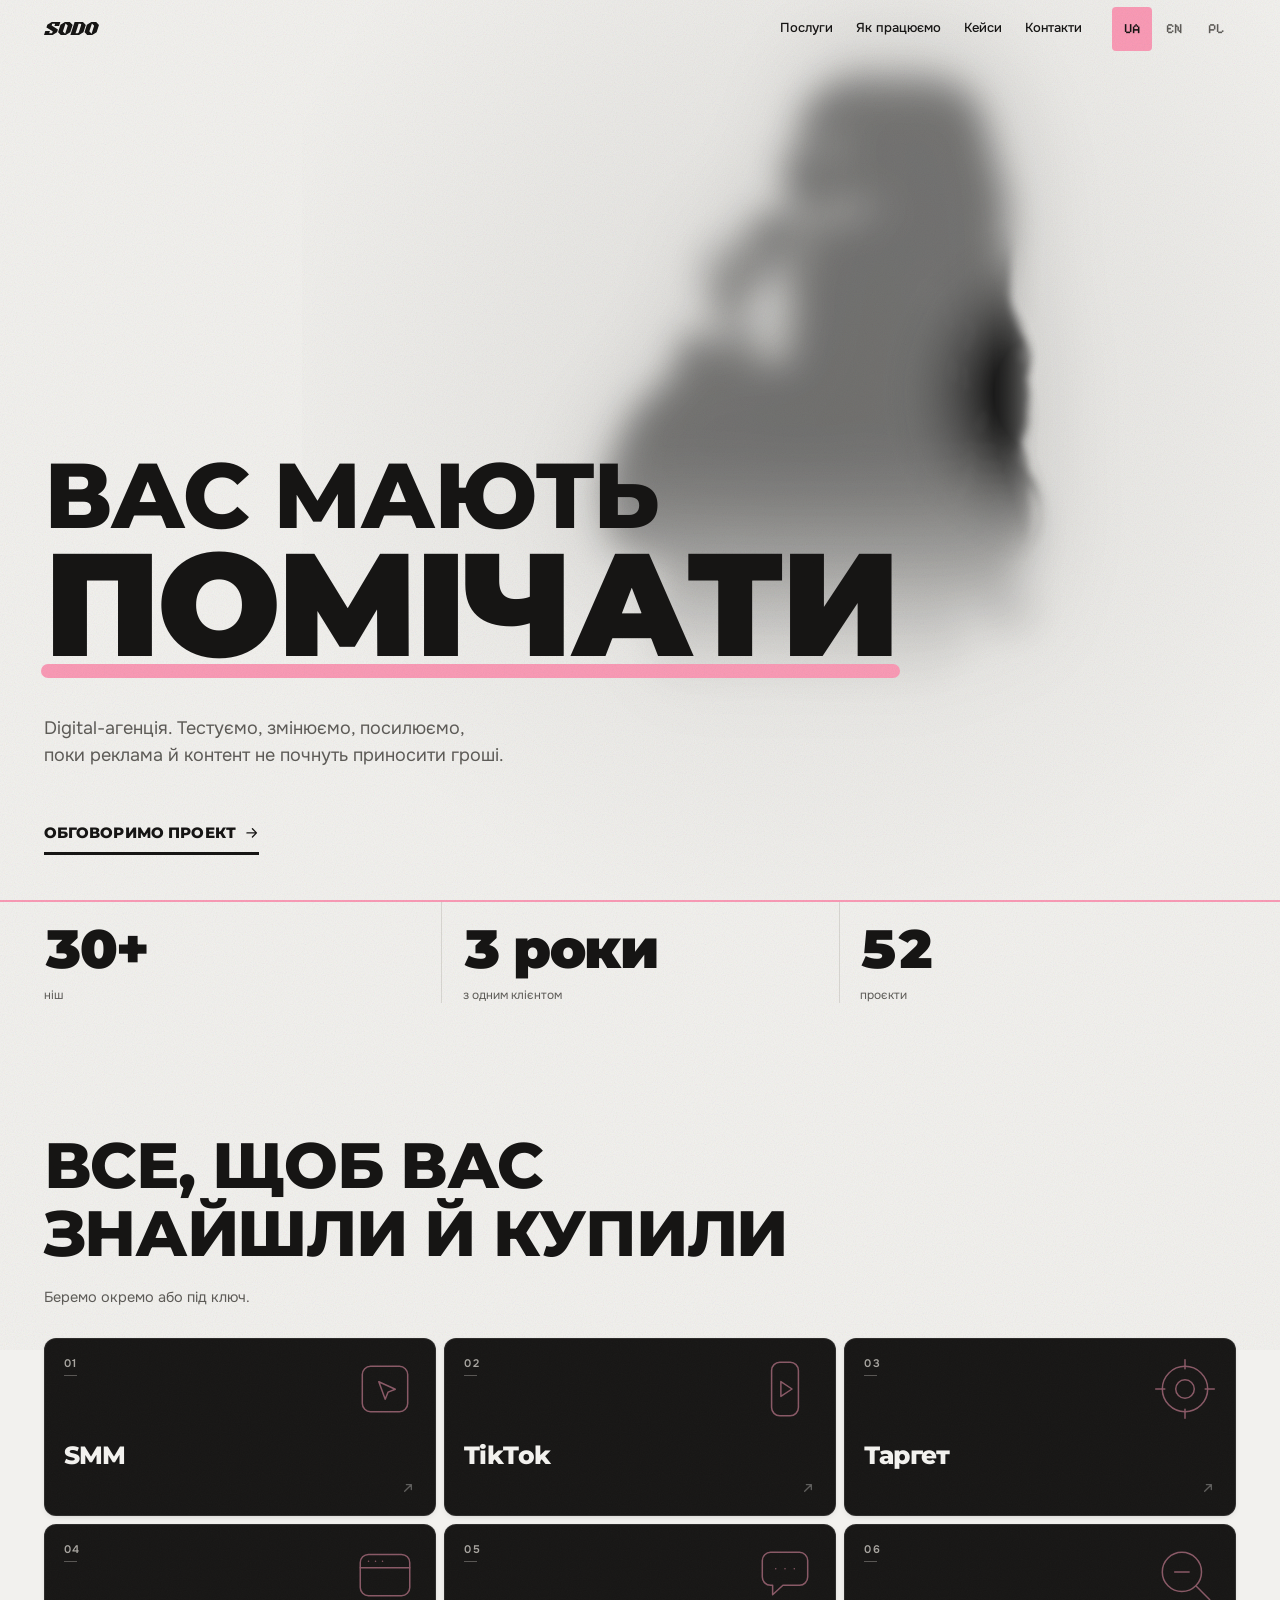
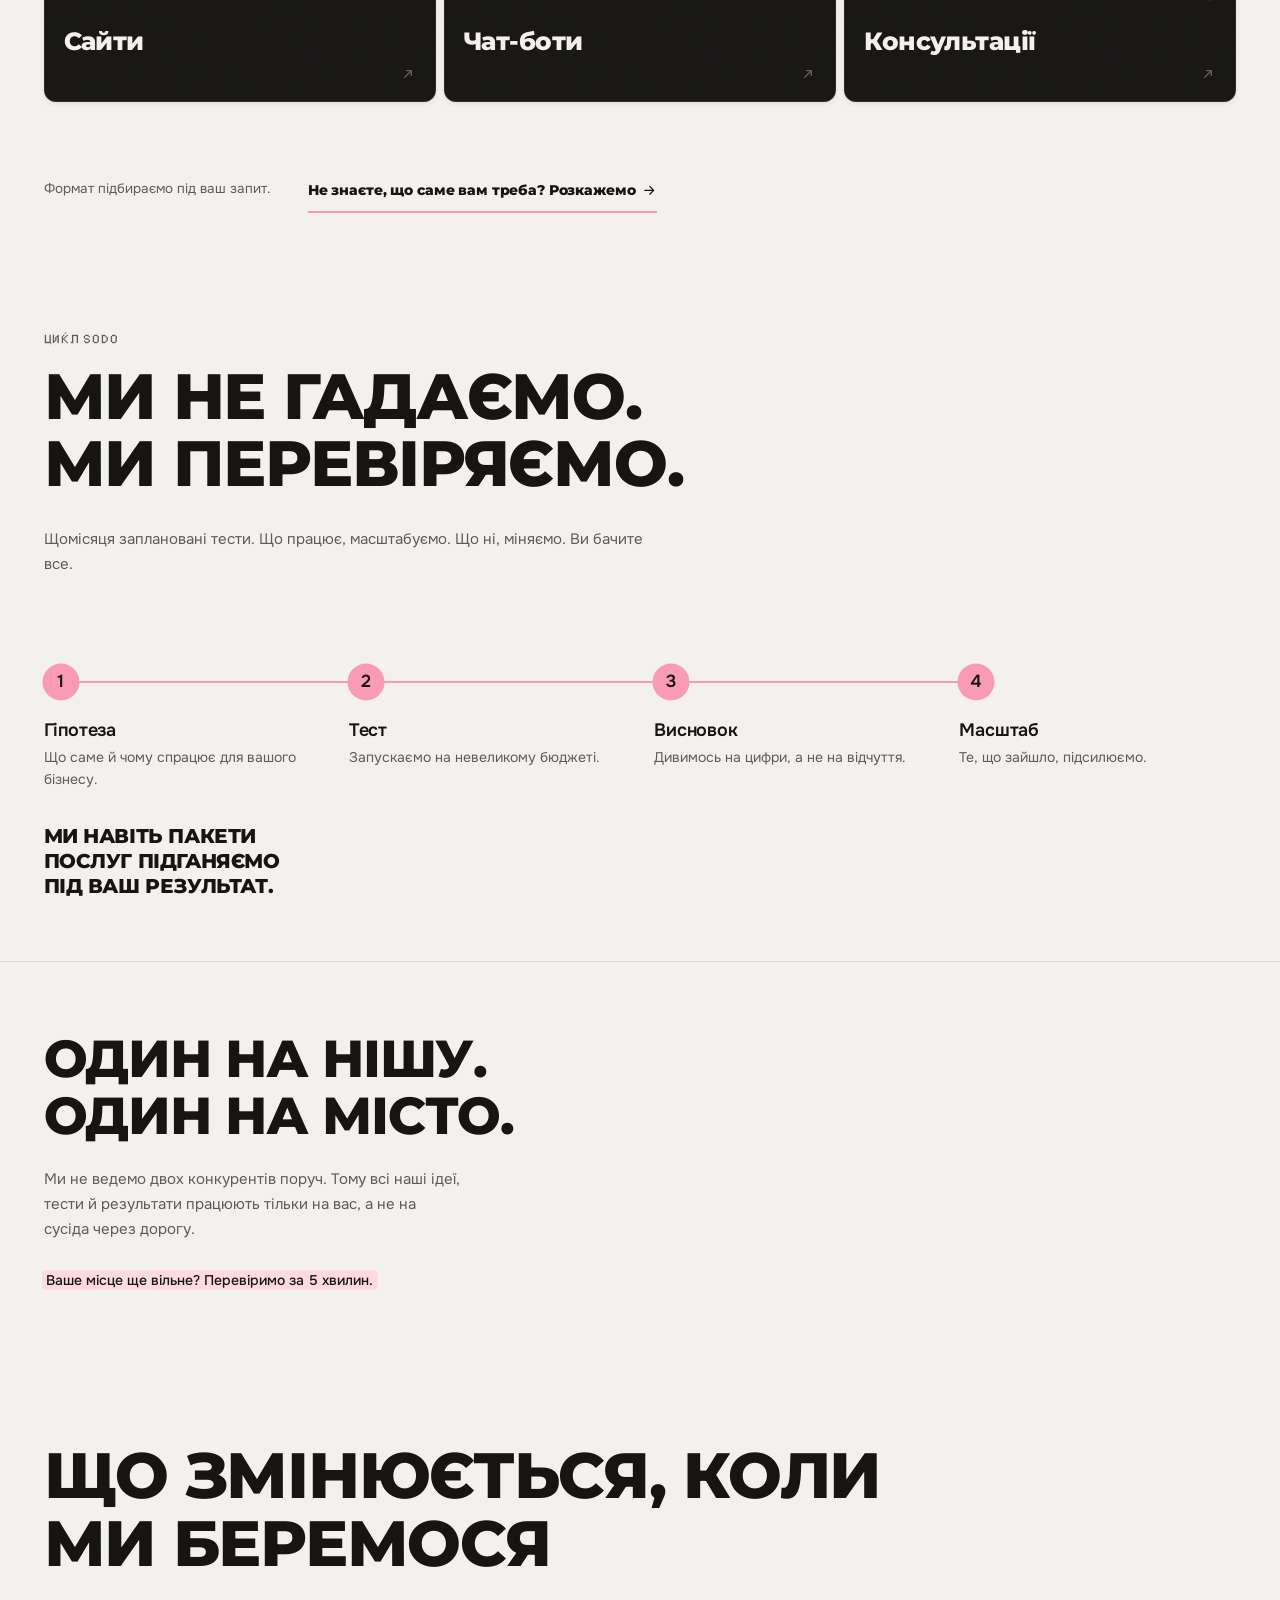
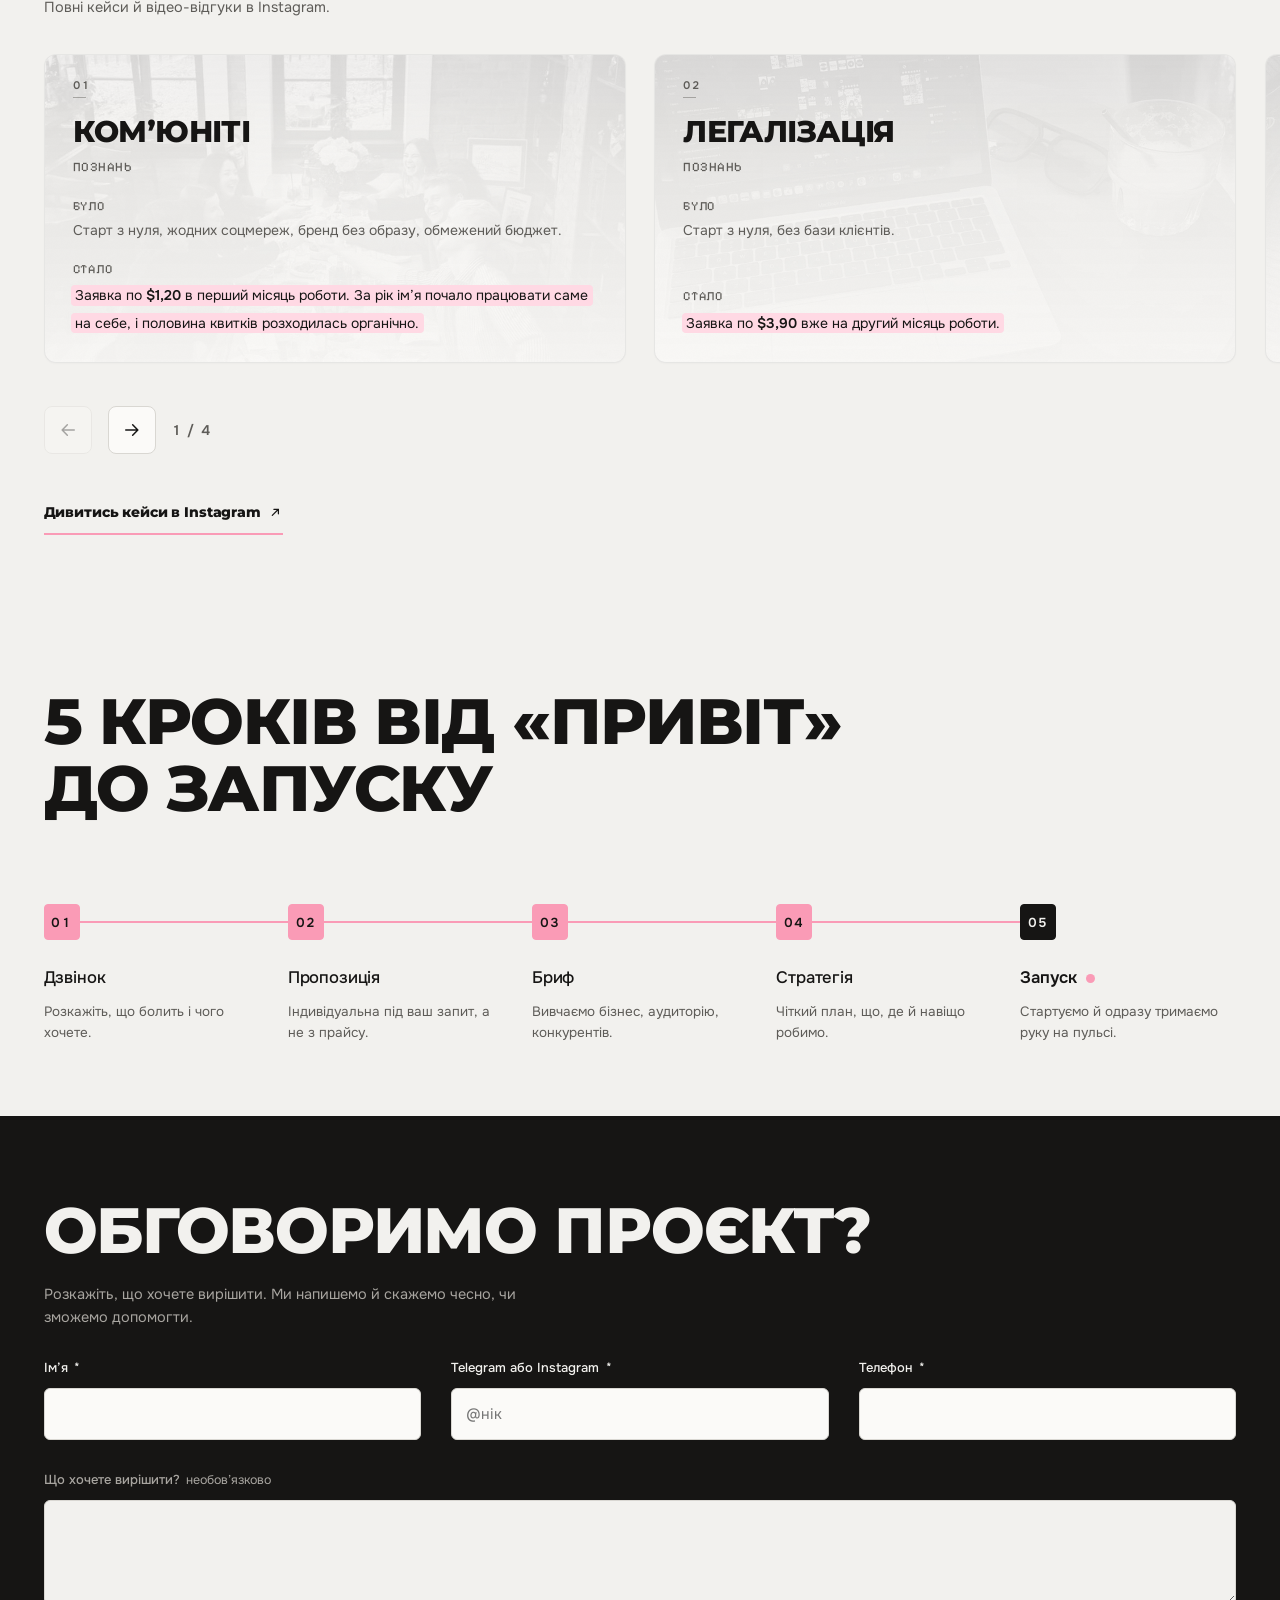
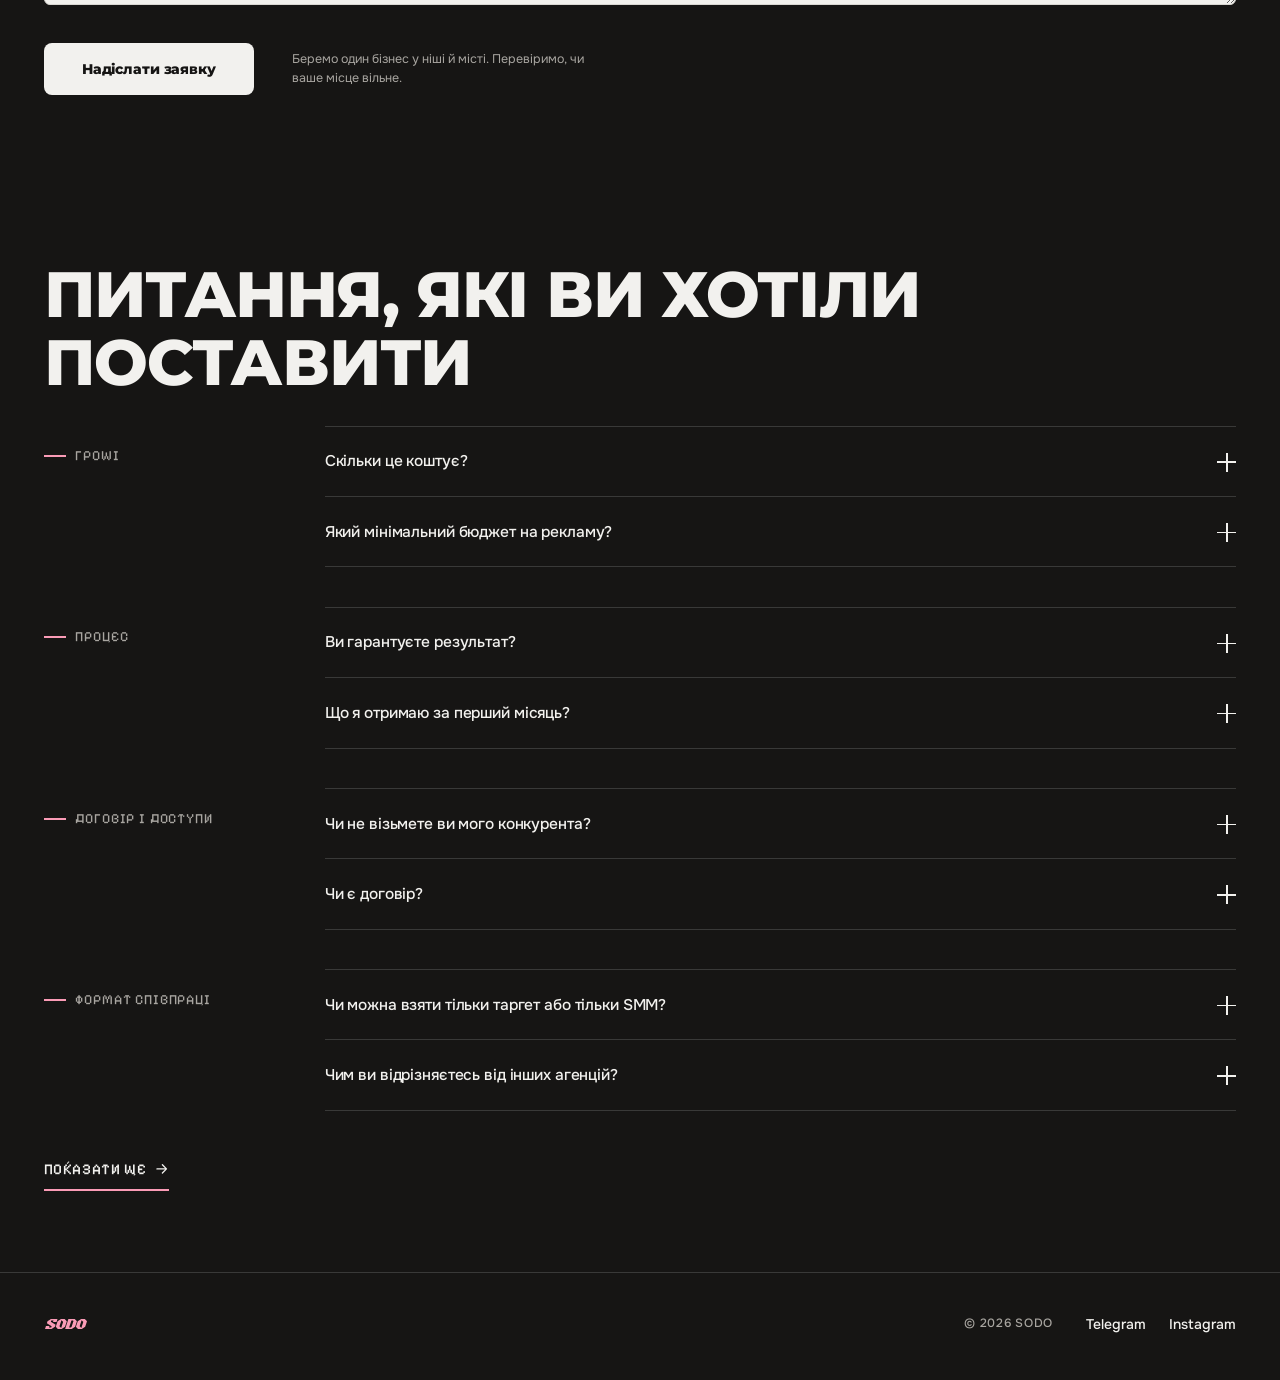
==== commit e4235f90: "Fix overlapping animations and mobile scroll transitions" ====
--- a/index.html
+++ b/index.html
@@ -75,7 +75,7 @@
 <link rel="preload" href="/assets/fonts/Pixelify-400.woff2" as="font" type="font/woff2" crossorigin>
 <link rel="preload" as="image" href="/assets/figures/figure.webp">
 <link rel="stylesheet" href="/assets/fonts/fonts.css?v=3">
-<link rel="stylesheet" href="/css/style.css?v=16">
+<link rel="stylesheet" href="/css/style.css?v=18">
 
 <noscript><style>
   .load{display:none}
@@ -85,6 +85,7 @@
   .qa__a{display:block!important;height:auto!important}
   .road::after{transform:scaleY(1)!important}
   .road__s,.step{opacity:1!important}
+  .road__n{background:var(--pink)!important;color:var(--ink)!important}
   .steps::after{transform:scaleY(1)!important}
   .step p{opacity:1!important;translate:0 0!important}
   .svc.is-on .fold__i{opacity:1!important;translate:0 0!important}
@@ -202,7 +203,7 @@
 
 <!-- ═══════════ 02 · ЦИФРИ ═══════════ -->
 <section class="stats" aria-label="Цифри досвіду" data-i18n-aria="aria.stats">
-  <ul class="stats__l rv">
+  <ul class="stats__l">
     <li class="stat">
       <b class="stat__n" data-i18n="one.n0" data-count>30+</b>
       <span class="stat__c" data-i18n="one.c0">ніш</span></li>
@@ -359,7 +360,7 @@
 
   <p class="cycle__p" data-i18n="cycle.text">Щомісяця заплановані тести. Що працює, масштабуємо. Що ні, міняємо. Ви бачите все.</p>
 
-  <ol class="road rv" id="road">
+  <ol class="road" id="road">
       <li class="road__s"><i class="road__n">1</i>
         <div class="road__b">
           <h3 data-i18n="cycle.h0">Гіпотеза</h3>
@@ -492,7 +493,7 @@
   <header class="sh">
     <h2 class="sh__t" data-i18n="how.title" id="howT">5 кроків від «привіт» до запуску</h2>
   </header>
-  <ol class="steps rv" id="steps">
+  <ol class="steps" id="steps">
     <li class="step"><i class="step__n">01</i>
       <h3 data-i18n="how.h0">Дзвінок</h3>
       <p data-i18n="how.p0">Розкажіть, що болить і чого хочете.</p></li>
@@ -762,6 +763,6 @@
   </nav>
 </footer>
 
-<script src="/js/main.js?v=20" defer></script>
+<script src="/js/main.js?v=21" defer></script>
 </body>
 </html>
--- a/css/style.css
+++ b/css/style.css
@@ -597,7 +597,7 @@
 .sw__box{
   display:grid;overflow:hidden;
   margin-top:0;height:0;
-  transition:height .34s var(--e-io),margin-top .34s var(--e-io);
+  transition:height .28s var(--e),margin-top .28s var(--e);
 }
 .sw.is-picked .sw__box{margin-top:30px;height:var(--box,auto)}
 
@@ -613,13 +613,12 @@
   border-radius:var(--r-l);overflow:hidden;
   padding:clamp(20px,3vh,32px) clamp(18px,2.2vw,34px) clamp(22px,3.2vh,34px);
   opacity:0;visibility:hidden;translate:0 8px;
-  transition:opacity .2s var(--e-soft) 0s,translate .2s var(--e-soft) 0s,
-             visibility 0s linear .2s;
+  /* Старий опис зникає відразу: два тексти не накладаються. */
+  transition:none;
 }
 .svc.is-on{
   opacity:1;visibility:visible;translate:0 0;
-  transition:opacity .3s var(--e) .16s,translate .3s var(--e) .16s,
-             visibility 0s linear 0s;
+  transition:opacity .22s var(--e),translate .22s var(--e);
 }
 /* Замість намальованої папки — фактура самої площини: дрібна сітка,
    що гасне від верхнього правого кута. Предмета немає, працює
@@ -676,14 +675,7 @@
   letter-spacing:.06em;font-variant-numeric:tabular-nums;
   color:var(--ink-muted);margin-right:.45em;
 }
-/* рядки вступають по черзі, 50 мс один за одним */
-.svc.is-on .fold__i{animation:labelIn .34s var(--e) both}
-.svc.is-on .fold__i:nth-child(1){animation-delay:.20s}
-.svc.is-on .fold__i:nth-child(2){animation-delay:.25s}
-.svc.is-on .fold__i:nth-child(3){animation-delay:.30s}
-.svc.is-on .fold__i:nth-child(4){animation-delay:.35s}
-.svc.is-on .fold__i:nth-child(5){animation-delay:.40s}
-@keyframes labelIn{from{opacity:0;translate:0 10px}to{opacity:1;translate:0 0}}
+/* Опис входить однією площиною: рядки не наздоганяють контейнер. */
 
 /* На широкому екрані папка стає двоколонковою: назва, ціна й опис
    ліворуч, підписи праворуч. Інакше підписи розтягувались на всю
@@ -752,26 +744,23 @@
   background:var(--pink);transform-origin:top;
   transform:scaleY(var(--road,0));
 }
-/* крок, до якого лінія ще не дійшла, тримається тихіше */
+/* Текст читається відразу; прогрес показують тільки рейка й номери. */
 .road__s{
   position:relative;padding-bottom:clamp(18px,2.6vh,30px);
-  opacity:.4;transition:opacity .45s var(--e);
-}
-.road__s.is-on{opacity:1}
+}
 .road__s:last-child{padding-bottom:0}
-/* Точка з номером усередині. Заливка та сама фірмова рожева завжди,
-   цифра темна (9.06:1); різницю між активним і ще не активним дає
-   яскравість усього кроку й трохи більший розмір точки. */
+/* Активна точка з номером — фірмова рожева;
+   неактивна точка теж непрозора: рейка не просвічує крізь номер. */
 .road__n{
   position:absolute;left:-46px;top:0;z-index:1;
   width:34px;height:34px;border-radius:50%;
   display:grid;place-items:center;
-  background:var(--pink);color:var(--ink);
+  background:color-mix(in srgb,var(--pink) 40%,var(--bg));color:var(--ink-muted);
   font-family:var(--num);font-weight:600;font-size:16px;font-style:normal;
   font-variant-numeric:tabular-nums;line-height:1;
-  transition:scale .45s var(--e);
-}
-.road__s.is-on .road__n{scale:1.09}
+  transition:background-color .18s var(--e),color .18s var(--e),scale .18s var(--e);
+}
+.road__s.is-on .road__n{background:var(--pink);color:var(--ink);scale:1.09}
 .road__b{padding-top:3px}
 .road__s h3{font-weight:600;font-size:clamp(17px,1.4vw,25px);line-height:1.25;letter-spacing:-.01em}
 .road__s p{
@@ -956,8 +945,8 @@
 
 /* ============ 07 · ЯК ПРАЦЮЄМО ============
    Одна колонка, вертикальна лінія ліворуч, квадратні бейджі просто
-   на ній. Рожева лінія росте за прокруткою й тягне за собою кроки:
-   куди дійшла — те загорілось і лишилось. Назад лінія не відкочує,
+   на ній. Рожева лінія росте за прокруткою й підсвічує номери;
+   підписи весь час читабельні. Назад лінія не відкочує,
    інакше при скролі в обидва боки все смикалось би.
 
    Останній крок — фініш: чорний бейдж і крапка, що дихає. */
@@ -979,8 +968,7 @@
   background:var(--pink);transform-origin:top;
   transform:scaleY(var(--go,0));
 }
-.step{position:relative;opacity:.42;transition:opacity .4s var(--e)}
-.step.is-on{opacity:1}
+.step{position:relative}
 .step__n{
   position:absolute;left:-54px;top:0;z-index:1;
   display:grid;place-items:center;width:36px;height:36px;
@@ -988,7 +976,7 @@
   background:var(--card);border:1.5px solid var(--line);color:var(--ink-muted);
   font-family:var(--num);font-weight:600;font-size:13px;font-style:normal;
   letter-spacing:.08em;font-variant-numeric:tabular-nums;line-height:1;
-  transition:background-color .4s var(--e),border-color .4s var(--e),color .4s var(--e);
+  transition:background-color .18s var(--e),border-color .18s var(--e),color .18s var(--e);
 }
 .step.is-on .step__n{background:var(--pink);border-color:var(--pink);color:var(--ink)}
 .step--last.is-on .step__n{background:var(--ink);border-color:var(--ink);color:var(--bg)}
@@ -999,18 +987,13 @@
 .step p{
   margin-top:6px;max-width:48ch;
   font-size:clamp(13.5px,.95vw,16px);line-height:1.55;color:var(--ink-muted);
-  opacity:0;translate:0 12px;
-}
-.step.is-on p{
-  opacity:1;translate:0 0;
-  transition:opacity .4s var(--e) .08s,translate .4s var(--e) .08s;
 }
 /* фініш: більше повітря, важча назва й крапка, що тримає пульс */
 .step--last{margin-top:clamp(8px,1.4vh,18px)}
 .step--last h3{font-weight:600}
 .step__dot{
   width:9px;height:9px;flex:none;border-radius:50%;
-  background:var(--pink);opacity:0;transition:opacity .4s var(--e) .3s;
+  background:var(--pink);opacity:0;transition:opacity .18s var(--e);
 }
 .step--last.is-on .step__dot{opacity:1;animation:pulse 2.2s var(--e-soft) .8s infinite}
 @keyframes pulse{0%,100%{transform:scale(1);opacity:1}50%{transform:scale(1.55);opacity:.45}}
@@ -1120,7 +1103,7 @@
 .qa__q[aria-expanded="true"]::after{transform:rotate(90deg)}
 @media (hover:hover) and (pointer:fine){.qa__q:hover{color:var(--pink-soft)}}
 
-.qa__a{overflow:hidden;height:0;transition:height .35s var(--e-io)}
+.qa__a{overflow:hidden;height:0;transition:height .28s var(--e)}
 .qa__a[hidden]{display:none}
 .qa__a p{
   max-width:66ch;padding:0 clamp(50px,5vw,80px) clamp(20px,2.8vh,30px) 0;
@@ -1306,6 +1289,7 @@
   .svc.is-on .fold__i{animation:none;opacity:1;translate:0 0}
   .road::after{transform:scaleY(1)}
   .road__s,.step{opacity:1}
+  .road__n{background:var(--pink);color:var(--ink)}
   .steps::after{transform:scaleY(1)}
   /* у ряд рейка заповнюється вбік, тож і тут інша вісь */
   .road.is-row::after,.steps.is-row::after{transform:scaleX(1)}
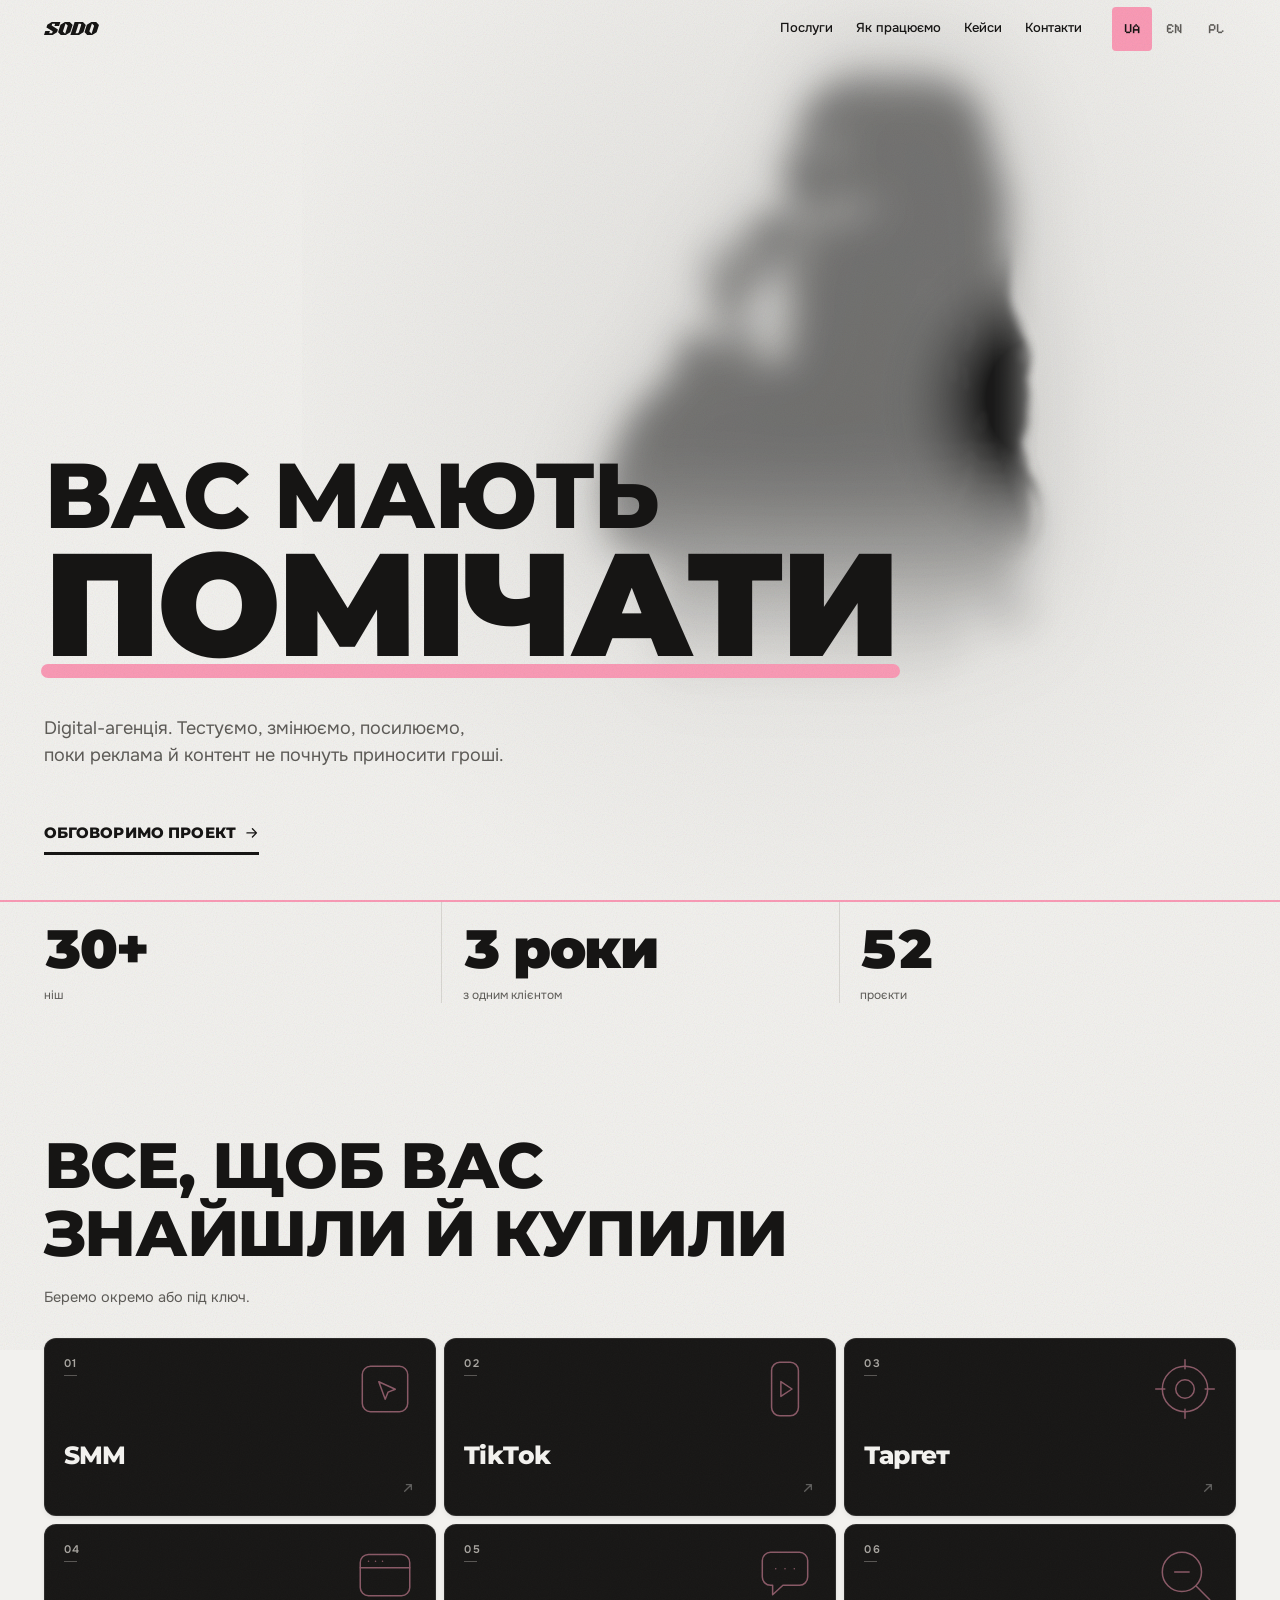
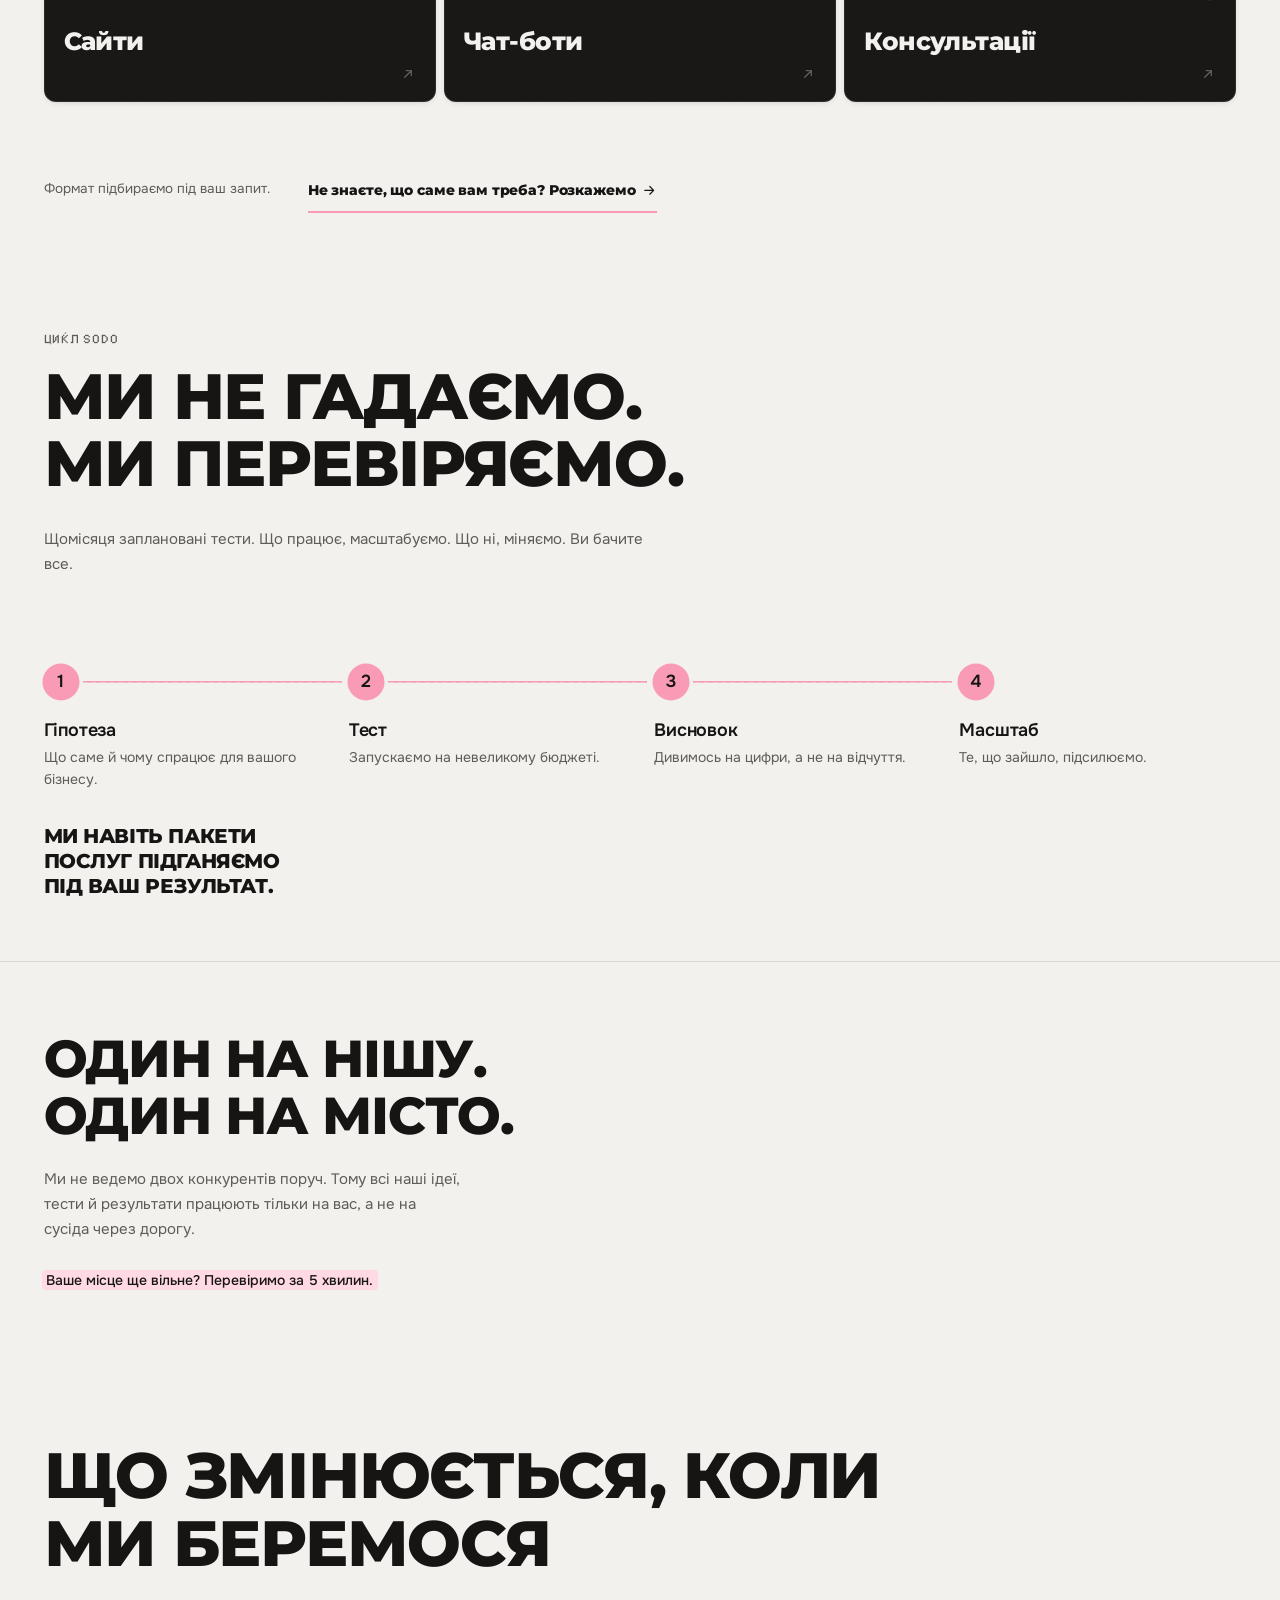
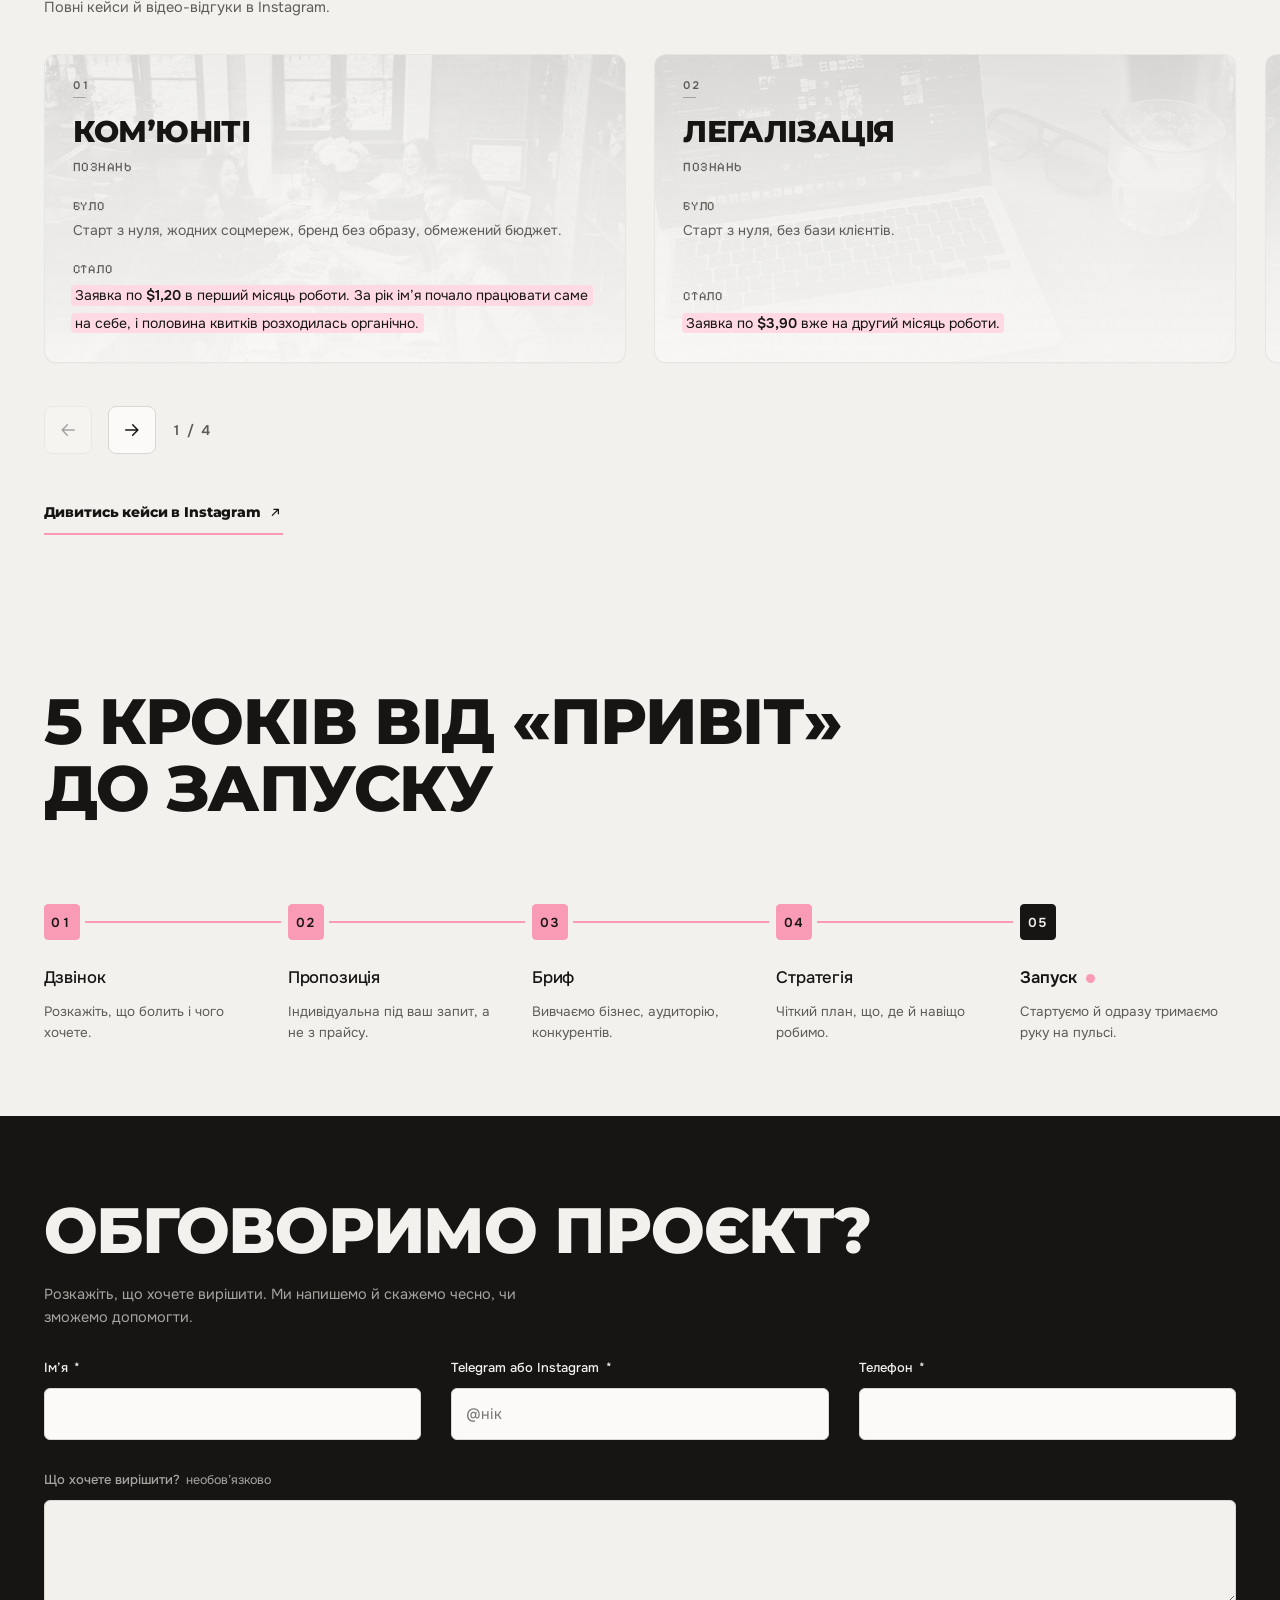
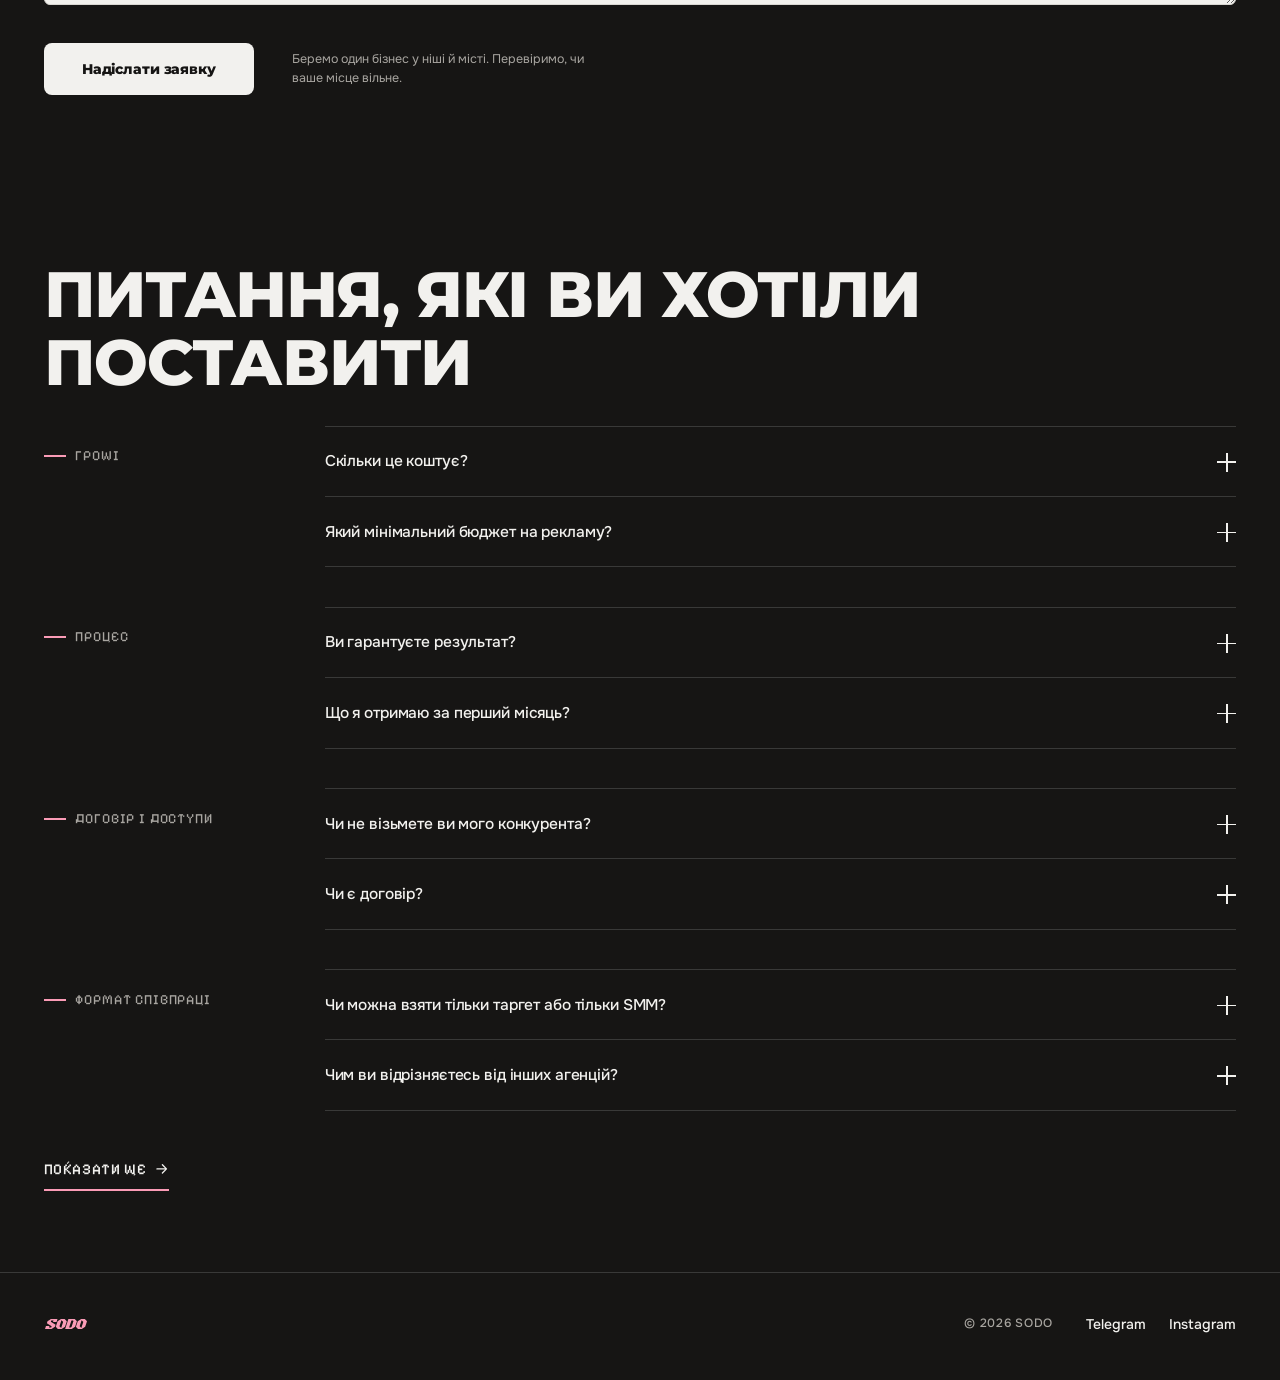
==== commit 067b2890: "Keep progress rails clear of numbered badges" ====
--- a/index.html
+++ b/index.html
@@ -75,7 +75,7 @@
 <link rel="preload" href="/assets/fonts/Pixelify-400.woff2" as="font" type="font/woff2" crossorigin>
 <link rel="preload" as="image" href="/assets/figures/figure.webp">
 <link rel="stylesheet" href="/assets/fonts/fonts.css?v=3">
-<link rel="stylesheet" href="/css/style.css?v=18">
+<link rel="stylesheet" href="/css/style.css?v=19">
 
 <noscript><style>
   .load{display:none}
@@ -83,7 +83,7 @@
   .hero__w,.hero__foot{opacity:1!important;transform:none!important}
   .hero__mark{transform:scaleX(1)!important}
   .qa__a{display:block!important;height:auto!important}
-  .road::after{transform:scaleY(1)!important}
+  .road::after,.steps::after{clip-path:none!important}
   .road__s,.step{opacity:1!important}
   .road__n{background:var(--pink)!important;color:var(--ink)!important}
   .steps::after{transform:scaleY(1)!important}
@@ -763,6 +763,6 @@
   </nav>
 </footer>
 
-<script src="/js/main.js?v=21" defer></script>
+<script src="/js/main.js?v=22" defer></script>
 </body>
 </html>
--- a/css/style.css
+++ b/css/style.css
@@ -1298,3 +1298,19 @@
   .fig__far{filter:blur(48px) contrast(1.2)}
   .fig__soft{filter:blur(26px) contrast(1.3)}
 }
+
+/* Вирізи під номерами нерухомі; прогрес відкриває рейку, а не масштабує її. */
+.road::before,.road::after,.steps::before,.steps::after{
+  -webkit-mask-image:var(--rail-mask,none);mask-image:var(--rail-mask,none);
+}
+.road::after,.steps::after{
+  transform:none;
+  clip-path:inset(0 0 calc((1 - var(--road,var(--go,0))) * 100%) 0);
+}
+.road.is-row::after,.steps.is-row::after{
+  transform:none;
+  clip-path:inset(0 calc((1 - var(--road,var(--go,0))) * 100%) 0 0);
+}
+@media(prefers-reduced-motion:reduce){
+  .road::after,.steps::after{clip-path:none}
+}
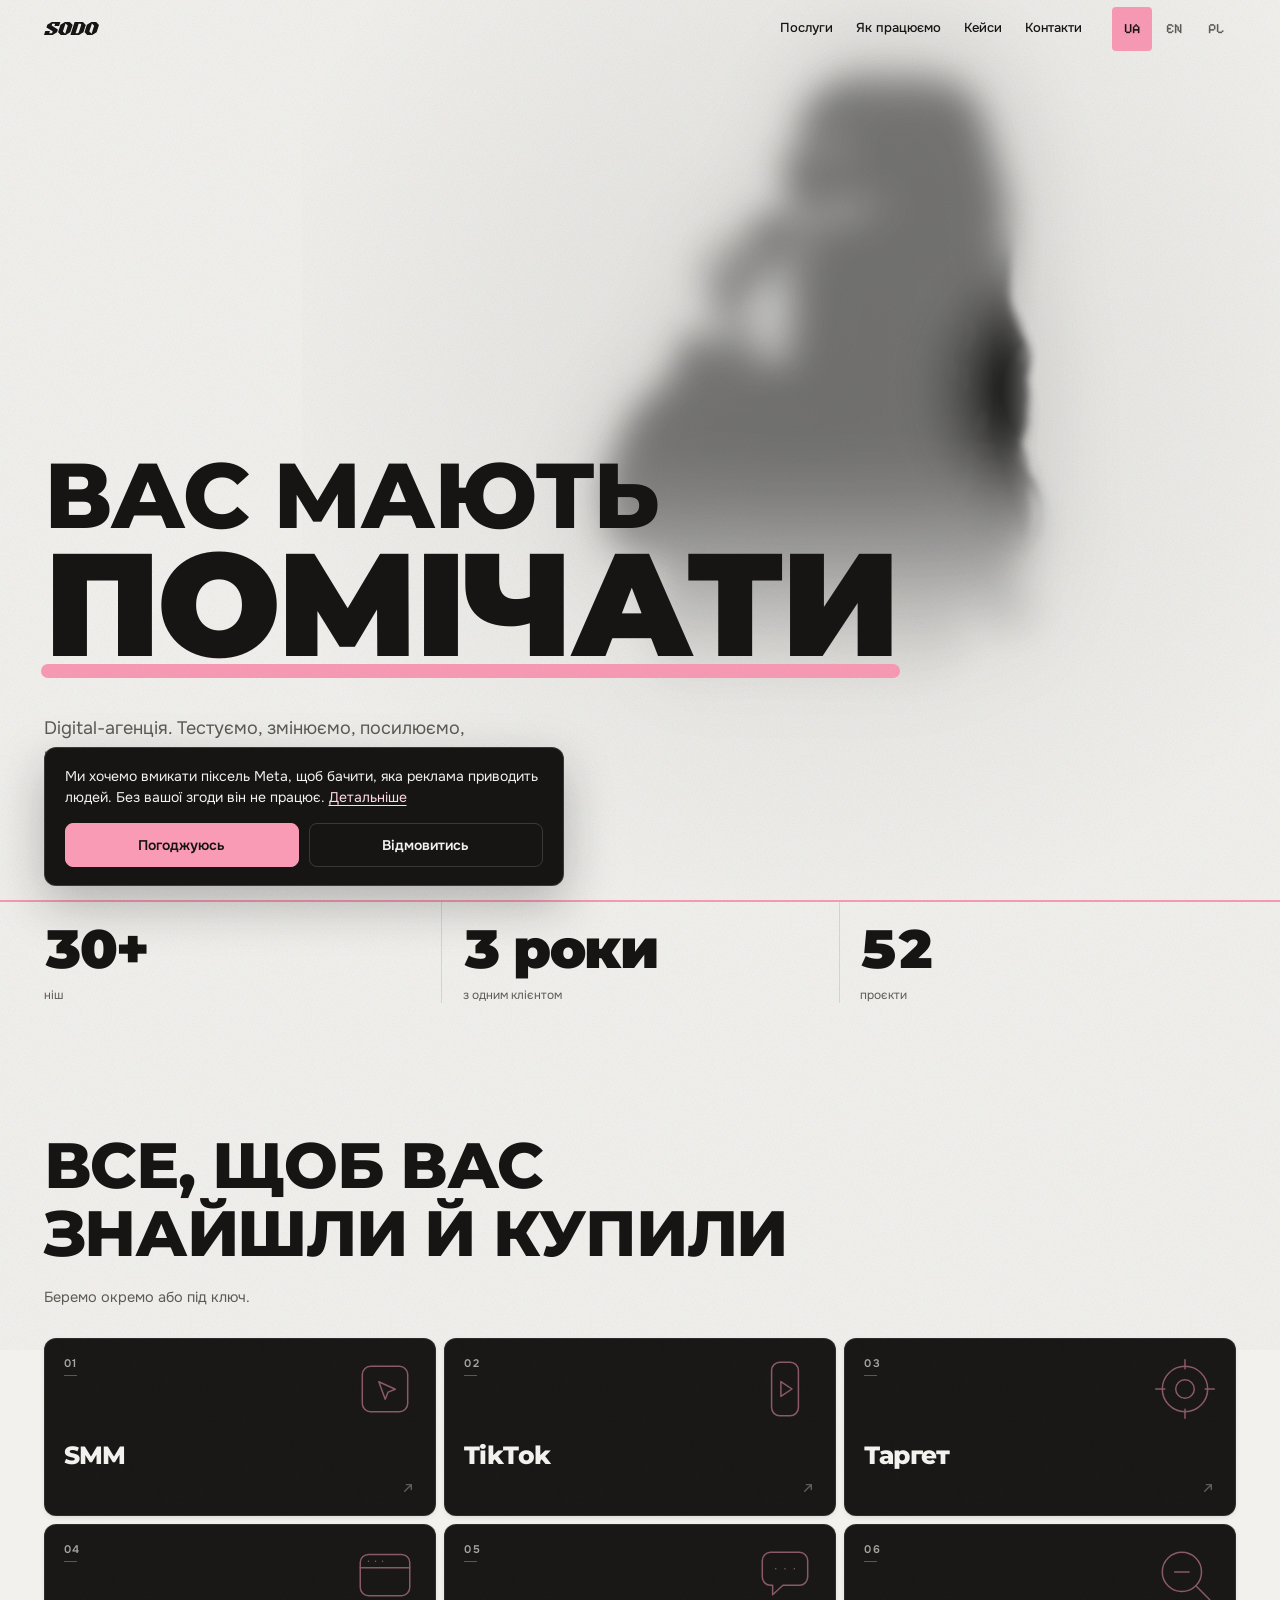
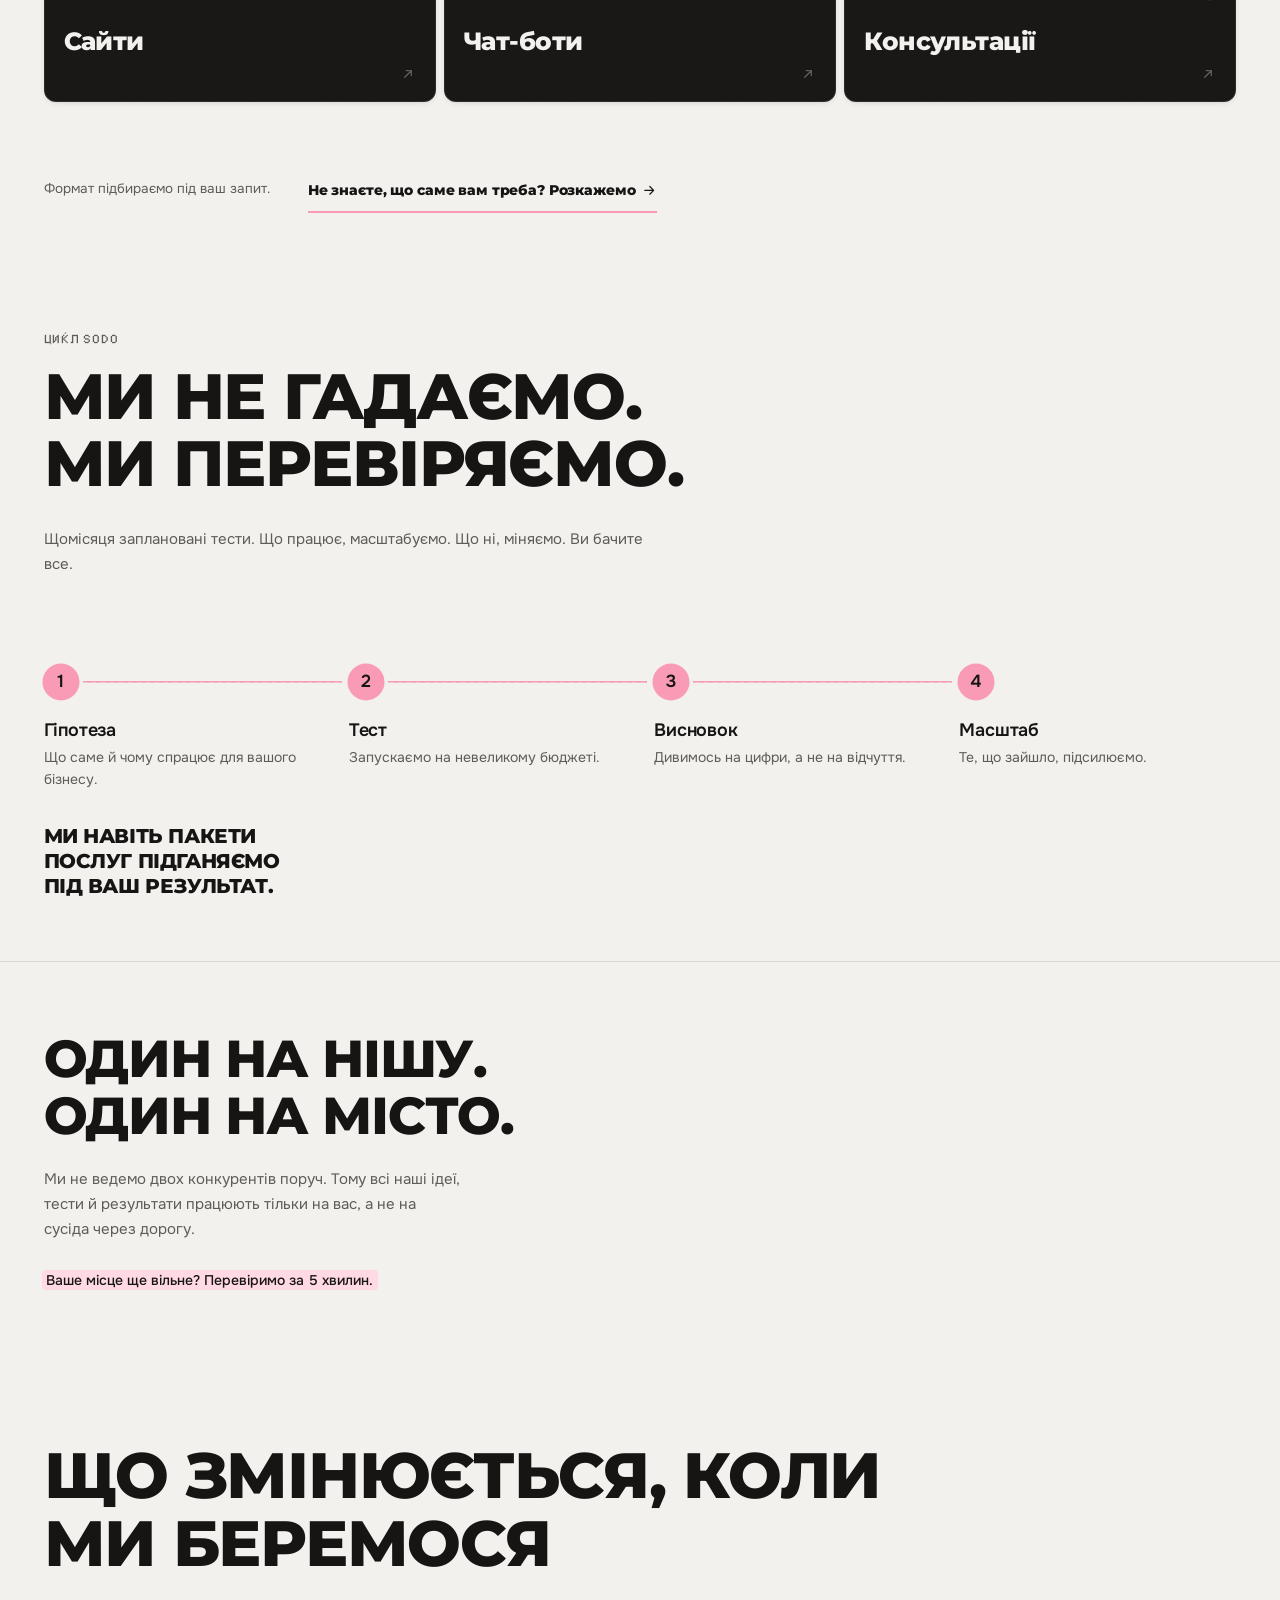
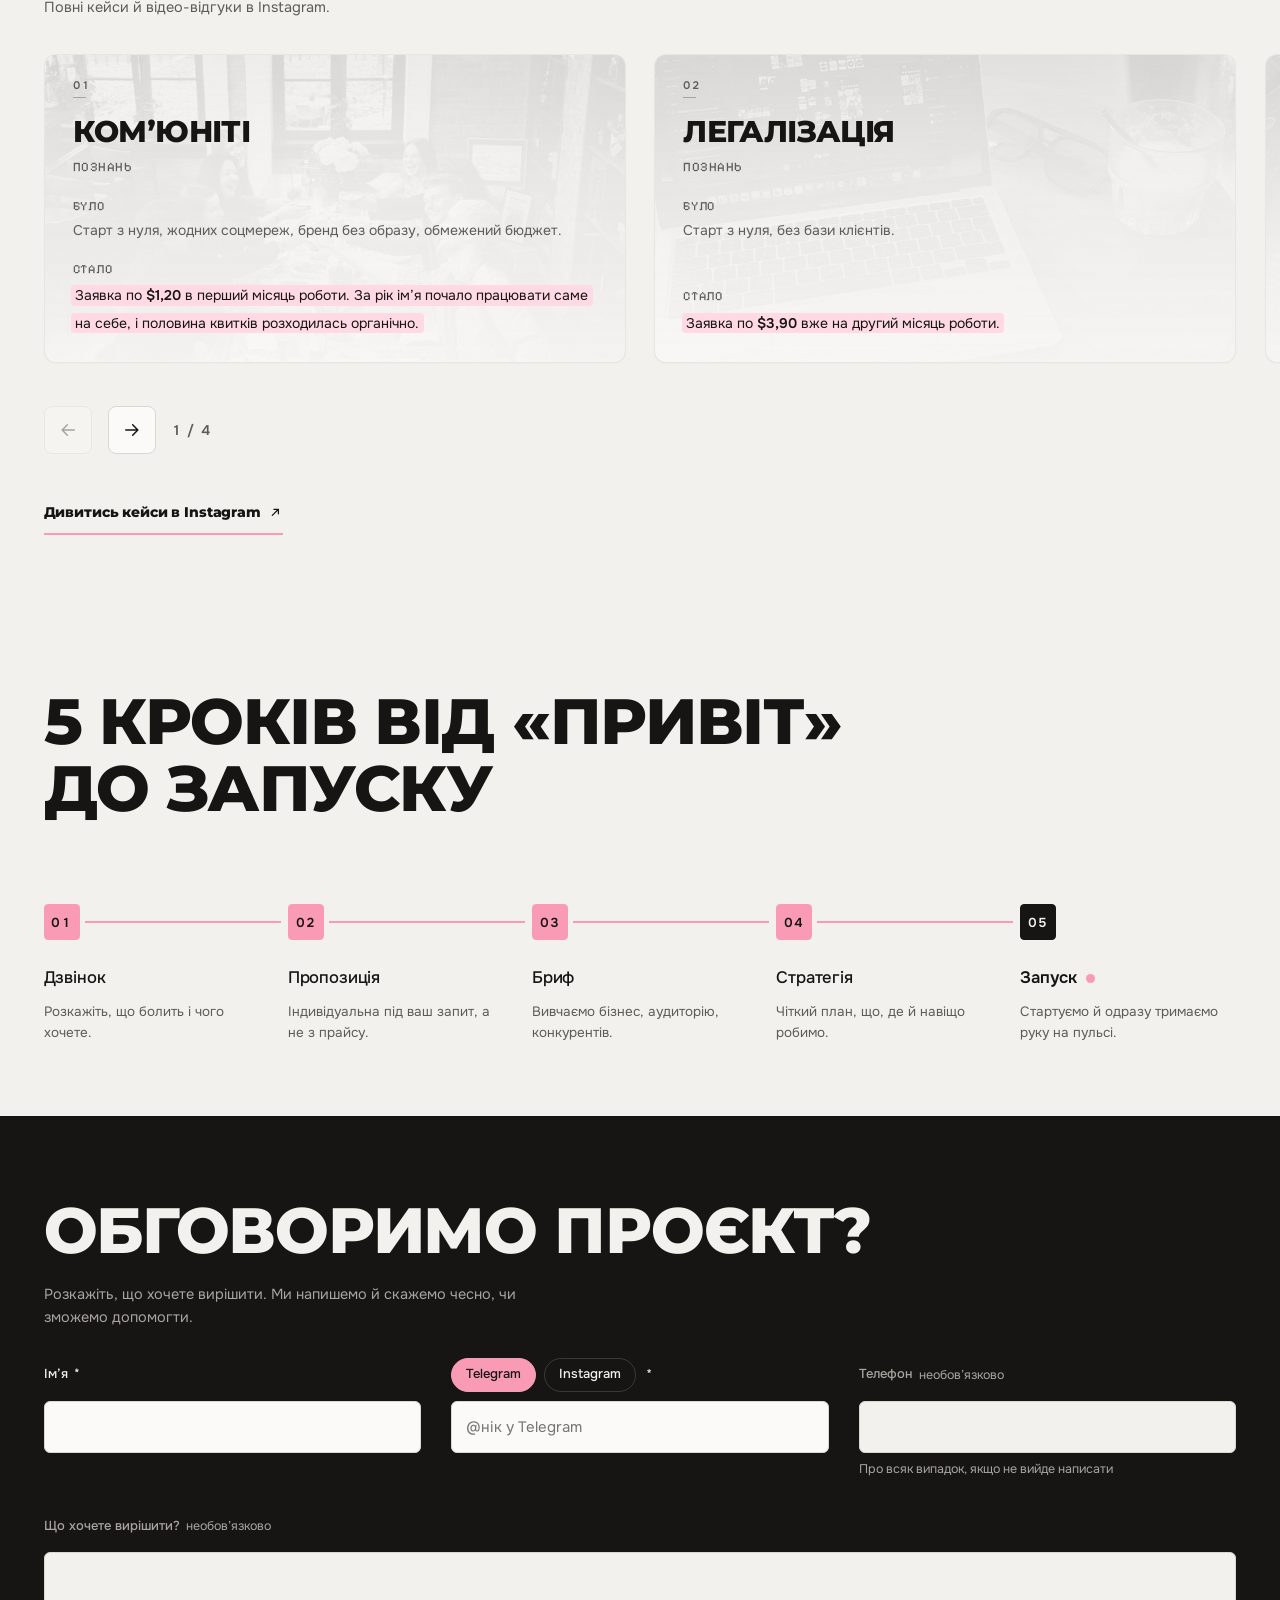
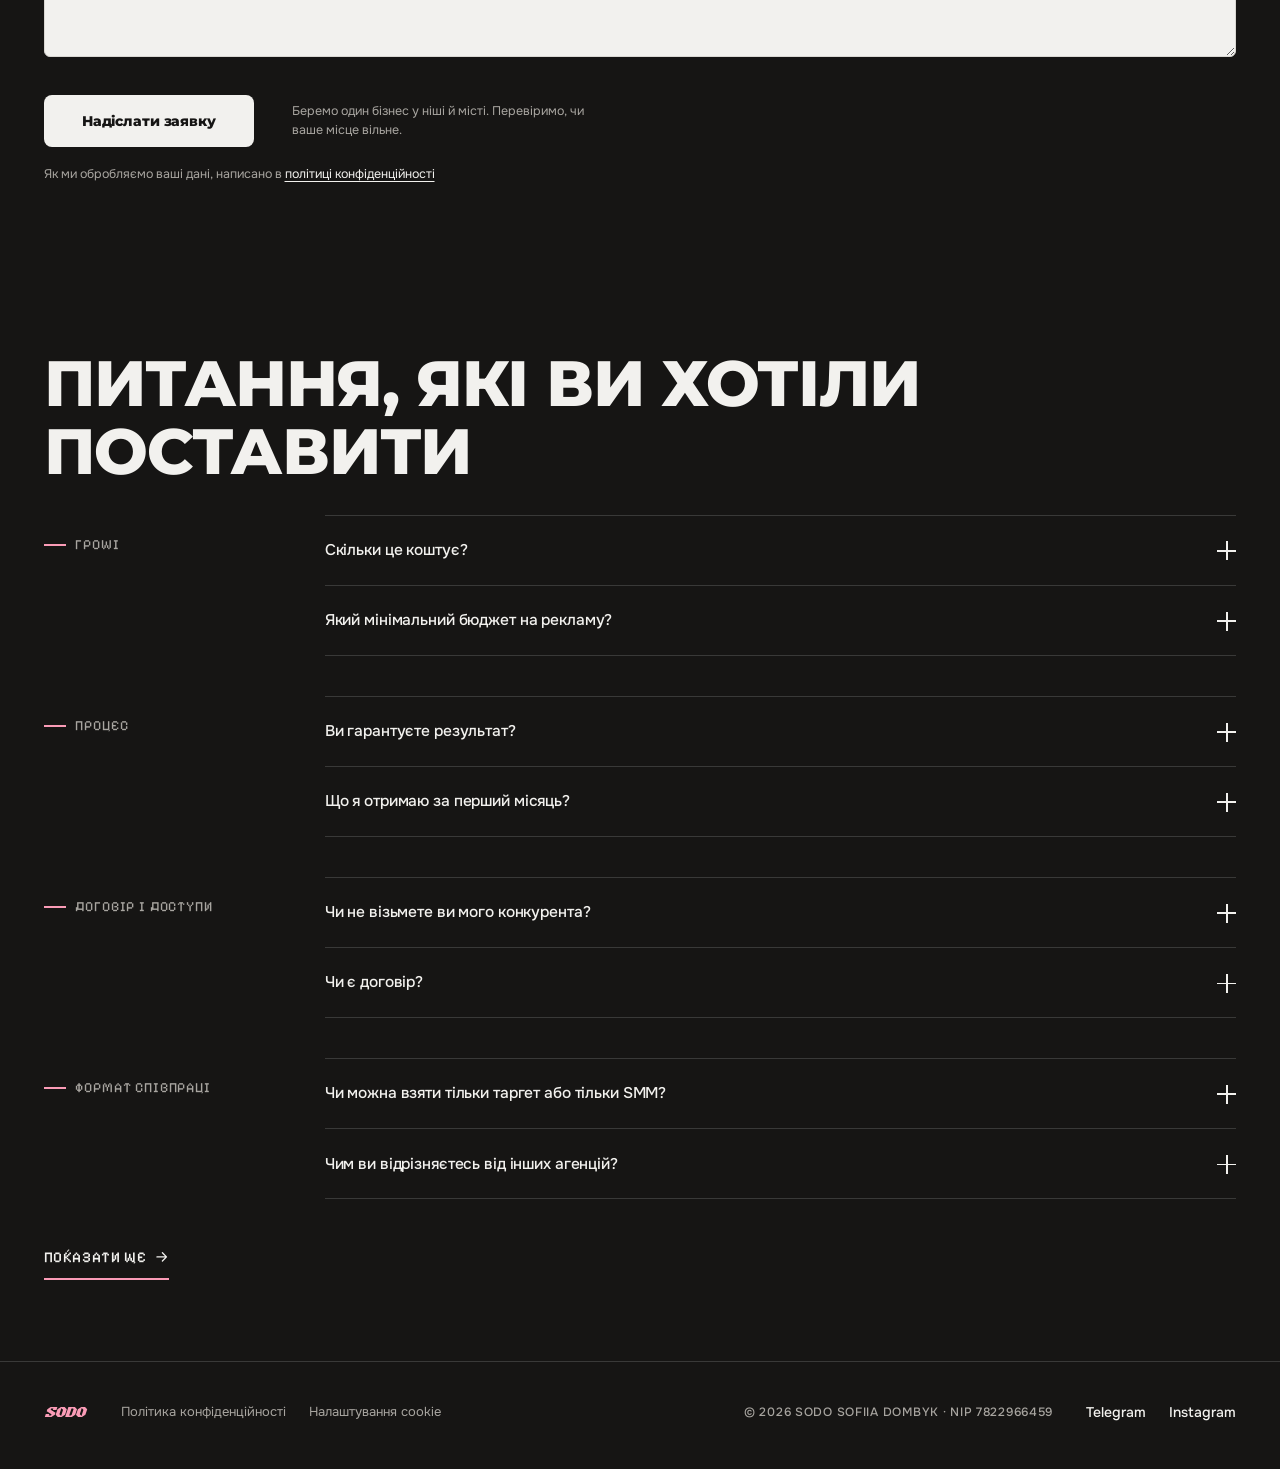
==== commit 2e31cb51: "Форма без обовʼязкового телефону, згода на піксель, політика конфіденційності - Форма: людина обирає" ====
--- a/index.html
+++ b/index.html
@@ -3,7 +3,7 @@
 <head>
 <meta charset="utf-8">
 <meta name="viewport" content="width=device-width, initial-scale=1, viewport-fit=cover">
-<title>SODO — get visible</title>
+<title>SODO — digital-агенція: SMM, таргет, сайти</title>
 <meta name="description" content="SODO — digital-агенція. Тестуємо, змінюємо, посилюємо, поки реклама й контент не почнуть приносити гроші. SMM, таргет, сайти, чат-боти, консультації.">
 <meta name="theme-color" content="#F2F1EE">
 
@@ -75,7 +75,7 @@
 <link rel="preload" href="/assets/fonts/Pixelify-400.woff2" as="font" type="font/woff2" crossorigin>
 <link rel="preload" as="image" href="/assets/figures/figure.webp">
 <link rel="stylesheet" href="/assets/fonts/fonts.css?v=3">
-<link rel="stylesheet" href="/css/style.css?v=19">
+<link rel="stylesheet" href="/css/style.css?v=20">
 
 <noscript><style>
   .load{display:none}
@@ -98,24 +98,27 @@
   .sw__add,.sw__fine{display:block!important}
   .fig__sharp{-webkit-mask-image:none!important;mask-image:none!important}
 </style></noscript>
-<!-- Meta Pixel Code -->
+<!-- Meta Pixel — тільки після згоди (RODO). До згоди window.fbq немає
+     зовсім, а main.js кличе його через обгортку, що мовчить без пікселя.
+     Вибір живе в localStorage 'sodo:consent': 'yes' | 'no'. Версію
+     для <noscript> прибрано: без скрипта згоду не спитати. -->
 <script>
-!function(f,b,e,v,n,t,s)
-{if(f.fbq)return;n=f.fbq=function(){n.callMethod?
-n.callMethod.apply(n,arguments):n.queue.push(arguments)};
-if(!f._fbq)f._fbq=n;n.push=n;n.loaded=!0;n.version='2.0';
-n.queue=[];t=b.createElement(e);t.async=!0;
-t.src=v;s=b.getElementsByTagName(e)[0];
-s.parentNode.insertBefore(t,s)}(window, document,'script',
-'https://connect.facebook.net/en_US/fbevents.js');
-fbq.disablePushState = true; // якір #form це не новий перегляд
-fbq('init', '1090963936981555');
-fbq('track', 'PageView');
+window.sodoPixel = function () {
+  if (window.fbq) return;
+  !function(f,b,e,v,n,t,s)
+  {if(f.fbq)return;n=f.fbq=function(){n.callMethod?
+  n.callMethod.apply(n,arguments):n.queue.push(arguments)};
+  if(!f._fbq)f._fbq=n;n.push=n;n.loaded=!0;n.version='2.0';
+  n.queue=[];t=b.createElement(e);t.async=!0;
+  t.src=v;s=b.getElementsByTagName(e)[0];
+  s.parentNode.insertBefore(t,s)}(window, document,'script',
+  'https://connect.facebook.net/en_US/fbevents.js');
+  fbq.disablePushState = true; // якір #form це не новий перегляд
+  fbq('init', '1090963936981555');
+  fbq('track', 'PageView');
+};
+try { if (localStorage.getItem('sodo:consent') === 'yes') window.sodoPixel(); } catch (e) {}
 </script>
-<noscript><img height="1" width="1" style="display:none"
-src="https://www.facebook.com/tr?id=1090963936981555&ev=PageView&noscript=1"
-/></noscript>
-<!-- End Meta Pixel Code -->
 </head>
 
 <body class="is-loading">
@@ -196,7 +199,7 @@
 
   <div class="hero__foot">
     <p class="hero__lead" id="heroLead" data-i18n="hero.lead">Digital-агенція. Тестуємо, змінюємо, посилюємо, поки реклама й контент не почнуть приносити гроші.</p>
-    <a class="lead lead--hero" href="#form"><span data-i18n="hero.cta">Обговоримо проект</span><svg class="ico" viewBox="0 0 24 24" aria-hidden="true" focusable="false"><path d="M4.5 12h14M12.8 5.7 19 12l-6.2 6.3"/></svg></a>
+    <a class="lead lead--hero" href="#form"><span data-i18n="hero.cta">Обговоримо проєкт</span><svg class="ico" viewBox="0 0 24 24" aria-hidden="true" focusable="false"><path d="M4.5 12h14M12.8 5.7 19 12l-6.2 6.3"/></svg></a>
   </div>
 </section>
 
@@ -280,7 +283,7 @@
         <ul class="fold__list">
           <li class="fold__i"><i class="fold__n">[01]</i><b data-i18n="serv.t0_0">Стратегія</b> <span data-i18n="serv.x0_0">— що і навіщо публікуємо, будуємо план</span></li>
           <li class="fold__i"><i class="fold__n">[02]</i><b data-i18n="serv.t0_1">Контент</b> <span data-i18n="serv.x0_1">— монтаж, сценарії, дизайн</span></li>
-          <li class="fold__i"><i class="fold__n">[03]</i><b data-i18n="serv.t0_2">Публікація</b> <span data-i18n="serv.x0_2">— ми тримаємо ритм, а ти не думаєш про це</span></li>
+          <li class="fold__i"><i class="fold__n">[03]</i><b data-i18n="serv.t0_2">Публікація</b> <span data-i18n="serv.x0_2">— ми тримаємо ритм, а ви не думаєте про це</span></li>
           <li class="fold__i"><i class="fold__n">[04]</i><b data-i18n="serv.t0_3">Ідеї</b> <span data-i18n="serv.x0_3">— такі, щоб зупинити скрол</span></li>
           <li class="fold__i"><i class="fold__n">[05]</i><b data-i18n="serv.t0_4">Аналітика</b> <span data-i18n="serv.x0_4">— бачимо цифри, приймаємо рішення</span></li>
         </ul>
@@ -321,7 +324,7 @@
         <ul class="fold__list">
           <li class="fold__i"><i class="fold__n">[01]</i><b data-i18n="serv.t3_0">Ідея</b> <span data-i18n="serv.x3_0">— куди хочеться зайти</span></li>
           <li class="fold__i"><i class="fold__n">[02]</i><b data-i18n="serv.t3_1">Структура</b> <span data-i18n="serv.x3_1">— клієнт розуміє, що замовити і як</span></li>
-          <li class="fold__i"><i class="fold__n">[03]</i><b data-i18n="serv.t3_2">Запуск</b> <span data-i18n="serv.x3_2">— отримуєш готовий сайт</span></li>
+          <li class="fold__i"><i class="fold__n">[03]</i><b data-i18n="serv.t3_2">Запуск</b> <span data-i18n="serv.x3_2">— отримуєте готовий сайт</span></li>
         </ul>
       </article>
       <article class="svc svc--plain" id="svc4" role="tabpanel" aria-labelledby="tab4">
@@ -527,16 +530,26 @@
         <input id="f_name" name="name" type="text" autocomplete="name" required aria-describedby="e_name">
         <span class="fld__e" id="e_name" hidden></span>
       </p>
-      <p class="fld">
-        <label for="f_tg"><span data-i18n="form.tg">Telegram або Instagram</span> <span class="fld__req" aria-hidden="true">*</span></label>
+      <!-- Де писати, людина обирає сама. Нік — єдиний обовʼязковий
+           контакт; телефон запасний, на випадок закритих повідомлень. -->
+      <div class="fld fld--via">
+        <fieldset class="via">
+          <legend class="vh" data-i18n="form.tg">Telegram або Instagram</legend>
+          <label class="via__o"><input type="radio" name="via" value="telegram" checked><span>Telegram</span></label>
+          <label class="via__o"><input type="radio" name="via" value="instagram"><span>Instagram</span></label>
+          <span class="fld__req" aria-hidden="true">*</span>
+        </fieldset>
+        <label class="vh" for="f_tg" data-i18n="form.nick">Ваш нік</label>
         <input id="f_tg" name="contact" type="text" placeholder="@нік" data-i18n-ph="form.ph" autocomplete="username"
+          autocapitalize="none" spellcheck="false"
           required data-check="contact" aria-describedby="e_tg">
         <span class="fld__e" id="e_tg" hidden></span>
-      </p>
-      <p class="fld">
-        <label for="f_tel"><span data-i18n="form.tel">Телефон</span> <span class="fld__req" aria-hidden="true">*</span></label>
+      </div>
+      <p class="fld fld--opt">
+        <label for="f_tel"><span data-i18n="form.tel">Телефон</span> <span class="fld__opt" data-i18n="form.opt">необовʼязково</span></label>
         <input id="f_tel" name="phone" type="tel" inputmode="tel" autocomplete="tel"
-          required data-check="phone" aria-describedby="e_tel">
+          data-check="phone" aria-describedby="h_tel e_tel">
+        <span class="fld__h" id="h_tel" data-i18n="form.telhint">Про всяк випадок, якщо не вийде написати</span>
         <span class="fld__e" id="e_tel" hidden></span>
       </p>
       <p class="fld fld--opt">
@@ -555,6 +568,7 @@
       <p class="fm__u" data-i18n="form.under">Беремо один бізнес у ніші й місті. Перевіримо, чи ваше місце вільне.</p>
     </div>
 
+    <p class="fm__pv"><span data-i18n="form.pv">Як ми обробляємо ваші дані, написано в</span> <a href="/privacy/" data-i18n="form.pvl">політиці конфіденційності</a></p>
     <p class="fm__err" id="fmErr" role="alert" hidden></p>
   </form>
 
@@ -751,18 +765,33 @@
 
 <!-- липка дія: ховається, щойно форма зʼявляється в кадрі -->
 <div class="dock" id="dock" hidden>
-  <a class="btn" href="#form" data-i18n="hero.cta">Обговоримо проект</a>
+  <a class="btn" href="#form" data-i18n="hero.cta">Обговоримо проєкт</a>
 </div>
 
 <footer class="ft">
   <span class="mark mark--ft" aria-hidden="true"></span>
-  <p class="ft__c">© <span id="yr">2026</span> SODO</p>
+  <p class="ft__lg">
+    <a href="/privacy/" data-i18n="ft.privacy">Політика конфіденційності</a>
+    <button type="button" id="ckOpen" data-i18n="ft.cookie">Налаштування cookie</button>
+  </p>
+  <p class="ft__c">© <span id="yr">2026</span> SODO Sofiia Dombyk · NIP 7822966459</p>
   <nav class="ft__nav" aria-label="Соцмережі" data-i18n-aria="aria.social">
     <a href="https://t.me/sodoagency" target="_blank" rel="noopener">Telegram</a>
     <a href="https://www.instagram.com/sodo.agency/" target="_blank" rel="noopener">Instagram</a>
   </nav>
 </footer>
 
-<script src="/js/main.js?v=22" defer></script>
+<!-- згода на піксель: показується, поки людина не обрала; дві кнопки
+     однакової ваги, бо відмова має бути не важчою за згоду -->
+<div class="ck" id="ck" role="dialog" aria-labelledby="ckT" hidden>
+  <p class="ck__t" id="ckT"><span data-i18n="ck.text">Ми хочемо вмикати піксель Meta, щоб бачити, яка реклама приводить людей. Без вашої згоди він не працює.</span>
+    <a href="/privacy/" data-i18n="ck.more">Детальніше</a></p>
+  <p class="ck__b">
+    <button class="ck__btn ck__btn--on" type="button" data-ck="yes" data-i18n="ck.yes">Погоджуюсь</button>
+    <button class="ck__btn" type="button" data-ck="no" data-i18n="ck.no">Відмовитись</button>
+  </p>
+</div>
+
+<script src="/js/main.js?v=24" defer></script>
 </body>
 </html>
--- a/css/style.css
+++ b/css/style.css
@@ -1009,7 +1009,7 @@
   display:grid;grid-template-columns:repeat(2,minmax(0,1fr));
   gap:clamp(18px,2.4vw,32px);max-width:920px;
 }
-.fld:last-of-type{grid-column:1 / -1}
+.fld:last-child{grid-column:1 / -1}
 .fld label{
   display:flex;align-items:baseline;gap:.5em;flex-wrap:wrap;
   margin-bottom:9px;font-weight:500;
@@ -1050,6 +1050,29 @@
   font-size:clamp(12.5px,.9vw,14px);line-height:1.4;color:var(--pink-soft);
 }
 .fld__e[hidden]{display:none}
+/* тиха підказка під полем, коли треба пояснити, навіщо воно */
+.fld__h{
+  display:block;margin-top:8px;
+  font-size:clamp(12.5px,.9vw,14px);line-height:1.4;color:var(--ink-muted-inv);
+}
+
+/* Telegram | Instagram — де людині написати. Радіо сховані, але живі:
+   стрілки, Tab і читач екрана працюють як зі звичайною групою. */
+.via{display:flex;align-items:center;gap:8px;margin:0 0 9px;padding:0;border:0;min-width:0}
+.fld .via__o{position:relative;display:inline-flex;margin:0;cursor:pointer}
+.via__o input{position:absolute;inset:0;opacity:0;margin:0;cursor:pointer}
+.via__o span{
+  display:inline-flex;align-items:center;min-height:34px;padding:0 14px;
+  font-weight:500;font-size:clamp(13px,.95vw,15px);color:var(--bg);
+  border:1.5px solid var(--line-inv);border-radius:999px;
+  transition:background-color .25s var(--e-soft),border-color .25s var(--e-soft),color .25s var(--e-soft);
+}
+/* ціль дотику 44px, хоча сама пігулка нижча */
+.via__o span::after{content:"";position:absolute;inset:-5px 0}
+.via__o:hover span{border-color:var(--ink-muted-inv)}
+.via__o input:checked + span{background:var(--pink);border-color:var(--pink);color:var(--ink)}
+.via__o input:focus-visible + span{outline:2px solid var(--pink);outline-offset:3px}
+.via .fld__req{margin-left:2px}
 
 .fm__foot{display:flex;flex-wrap:wrap;align-items:center;
   gap:clamp(16px,2.4vh,26px) clamp(20px,3vw,44px);margin-top:clamp(28px,4.2vh,52px)}
@@ -1126,6 +1149,54 @@
 .ft__nav{display:flex;gap:clamp(12px,1.8vw,24px);font-weight:500;font-size:14px}
 .ft__nav a{display:inline-flex;align-items:center;min-height:44px;transition:color .25s}
 .ft__nav a:hover{color:var(--pink-soft)}
+.ft__lg{display:flex;flex-wrap:wrap;gap:0 clamp(12px,1.8vw,24px);font-size:13px;color:var(--ink-muted-inv)}
+.ft__lg a,.ft__lg button{
+  display:inline-flex;align-items:center;min-height:44px;padding:0;
+  font:inherit;color:inherit;background:none;border:0;cursor:pointer;transition:color .25s;
+}
+.ft__lg a:hover,.ft__lg button:hover{color:var(--bg)}
+
+/* рядок про дані під кнопкою форми */
+.fm__pv{margin-top:clamp(14px,2vh,20px);font-size:clamp(12.5px,.9vw,14px);line-height:1.5;color:var(--ink-muted-inv)}
+.fm__pv a{color:var(--bg);text-decoration:underline;text-underline-offset:.2em}
+
+/* ============ ЗГОДА НА ПІКСЕЛЬ ============
+   Темна плашка внизу ліворуч. «Погоджуюсь» і «Відмовитись» однакового
+   розміру: відмова не має бути дрібнішою чи схованою. */
+.ck{
+  position:fixed;left:var(--gut);right:var(--gut);
+  bottom:calc(14px + env(safe-area-inset-bottom,0px));z-index:1000;
+  max-width:520px;padding:18px 20px;border-radius:12px;
+  background:var(--ink);color:var(--bg);
+  border:1px solid var(--line-inv);box-shadow:0 18px 50px rgba(22,21,20,.28);
+}
+.ck[hidden]{display:none}
+.ck__t{font-size:14px;line-height:1.55}
+.ck__t a{color:var(--pink-soft);text-decoration:underline;text-underline-offset:.2em}
+.ck__b{display:flex;gap:10px;margin-top:14px}
+.ck__btn{
+  flex:1;min-height:44px;padding:0 16px;border-radius:var(--r-l);cursor:pointer;
+  font:inherit;font-weight:600;font-size:14px;
+  color:var(--bg);background:transparent;border:1.5px solid var(--line-inv);
+  transition:border-color .25s var(--e-soft),opacity .25s var(--e-soft);
+}
+.ck__btn:hover{border-color:var(--ink-muted-inv)}
+.ck__btn--on{background:var(--pink);border-color:var(--pink);color:var(--ink)}
+.ck__btn--on:hover{border-color:var(--pink);opacity:.9}
+.ck :focus-visible{outline:2px solid var(--pink);outline-offset:3px}
+
+/* ============ СТОРІНКА ПОЛІТИКИ ============ */
+.doc{max-width:760px;margin:0 auto;padding:clamp(28px,5vh,56px) var(--gut) clamp(56px,9vh,110px)}
+.doc__top{display:flex;align-items:center;justify-content:space-between;gap:16px;margin-bottom:clamp(32px,6vh,64px)}
+.doc__top .mark{width:clamp(60px,6vw,84px);color:var(--ink)}
+.doc__top a{display:inline-flex;align-items:center;min-height:44px;font-weight:500;font-size:14px}
+.doc h1{font-family:var(--display);font-weight:900;text-transform:uppercase;
+  font-size:clamp(30px,5vw,56px);line-height:1;letter-spacing:-.02em}
+.doc__date{margin-top:14px;font-family:var(--num);font-size:13px;color:var(--ink-muted)}
+.doc h2{margin-top:clamp(30px,4.5vh,44px);font-family:var(--text);font-weight:600;font-size:clamp(18px,1.4vw,21px)}
+.doc p,.doc li{margin-top:10px;font-size:clamp(15px,1.05vw,17px);line-height:1.65}
+.doc ul{padding-left:1.2em;list-style:disc}
+.doc a{text-decoration:underline;text-underline-offset:.2em}
 
 /* ============ ПОЯВА ПРИ СКРОЛІ ============
    Тільки прозорість і зсув на 10px, 340 мс, ease-out. */
@@ -1184,6 +1255,8 @@
    57% ширини, а на 1920 — 43%. Довгий текст лишається на всю. */
 @media (min-width:1100px){
   .fm__grid{grid-template-columns:repeat(3,minmax(0,1fr));max-width:none}
+  /* у ряду з пігулками підписи тієї ж висоти, щоб поля стояли рівно */
+  .fld > label:not(.vh){min-height:34px;align-items:center}
 }
 
 /* FAQ на ПК: тема ліворуч, питання праворуч. Питання не стають
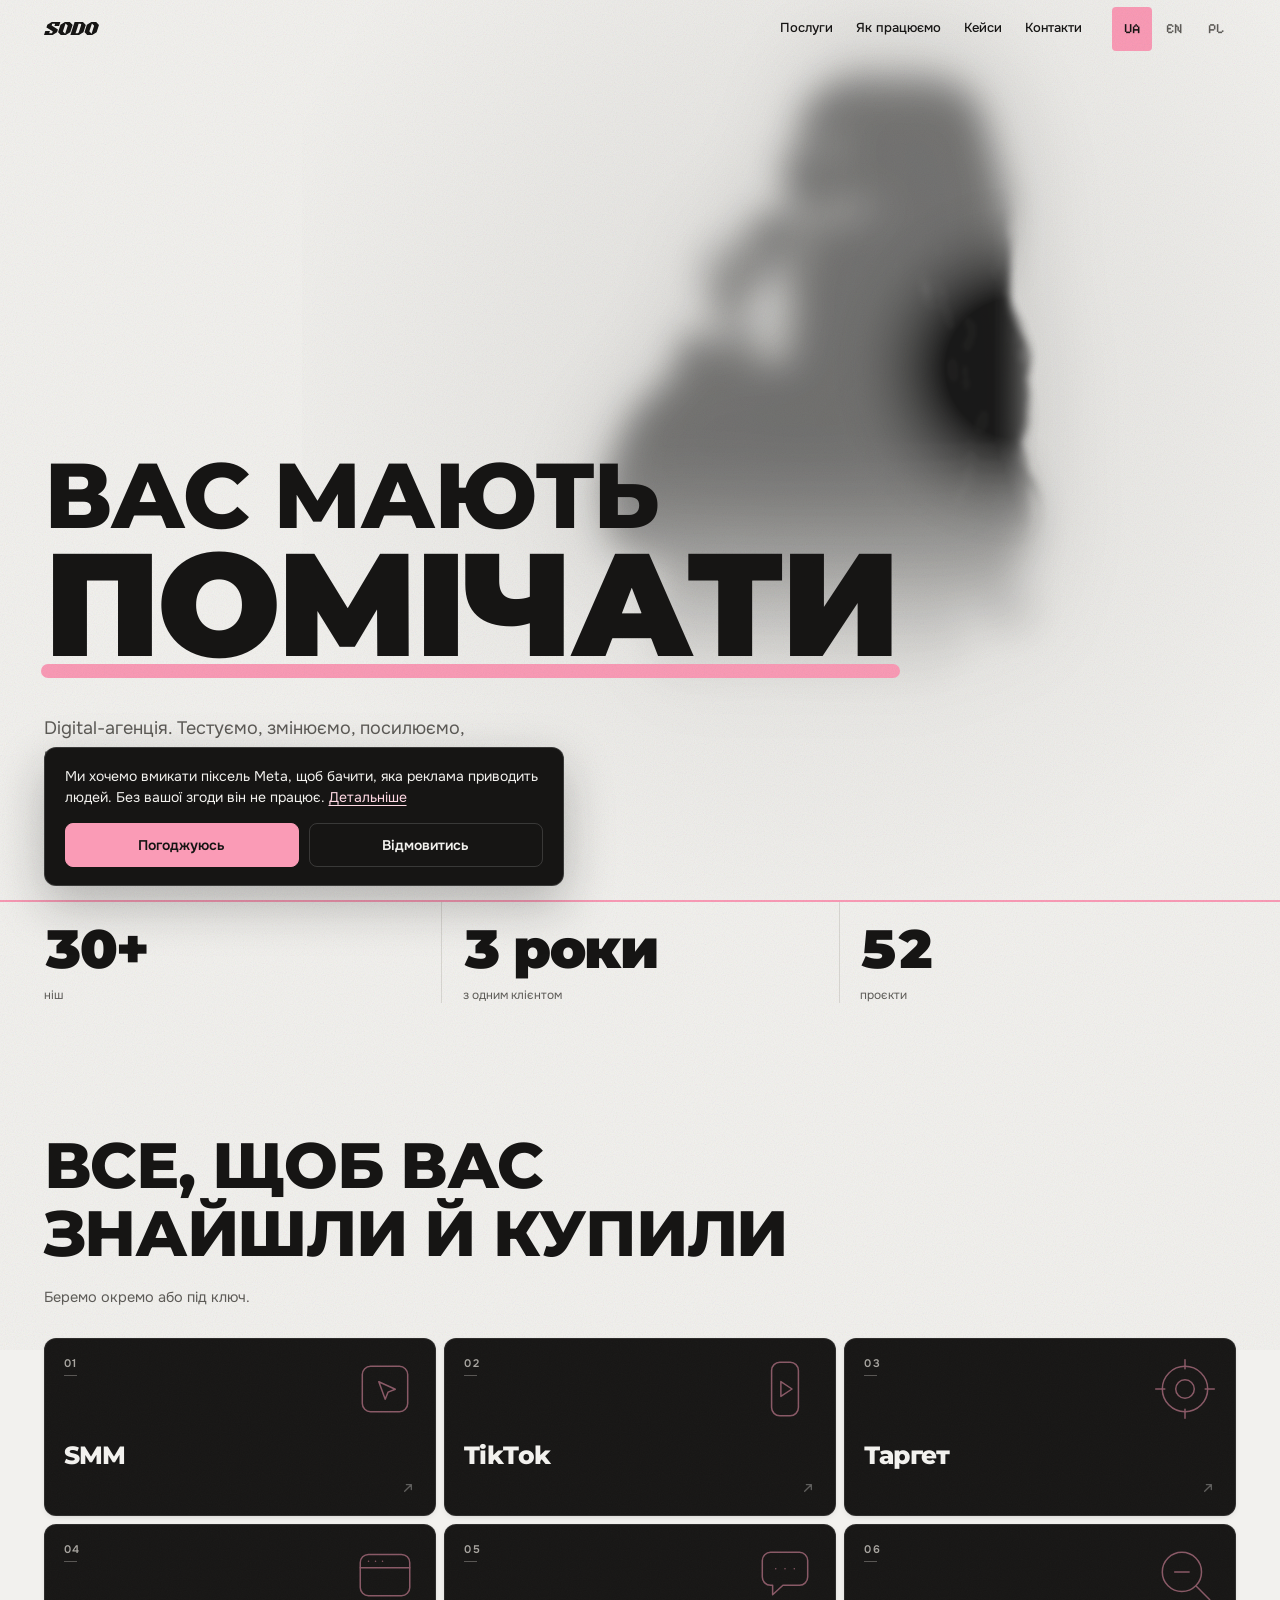
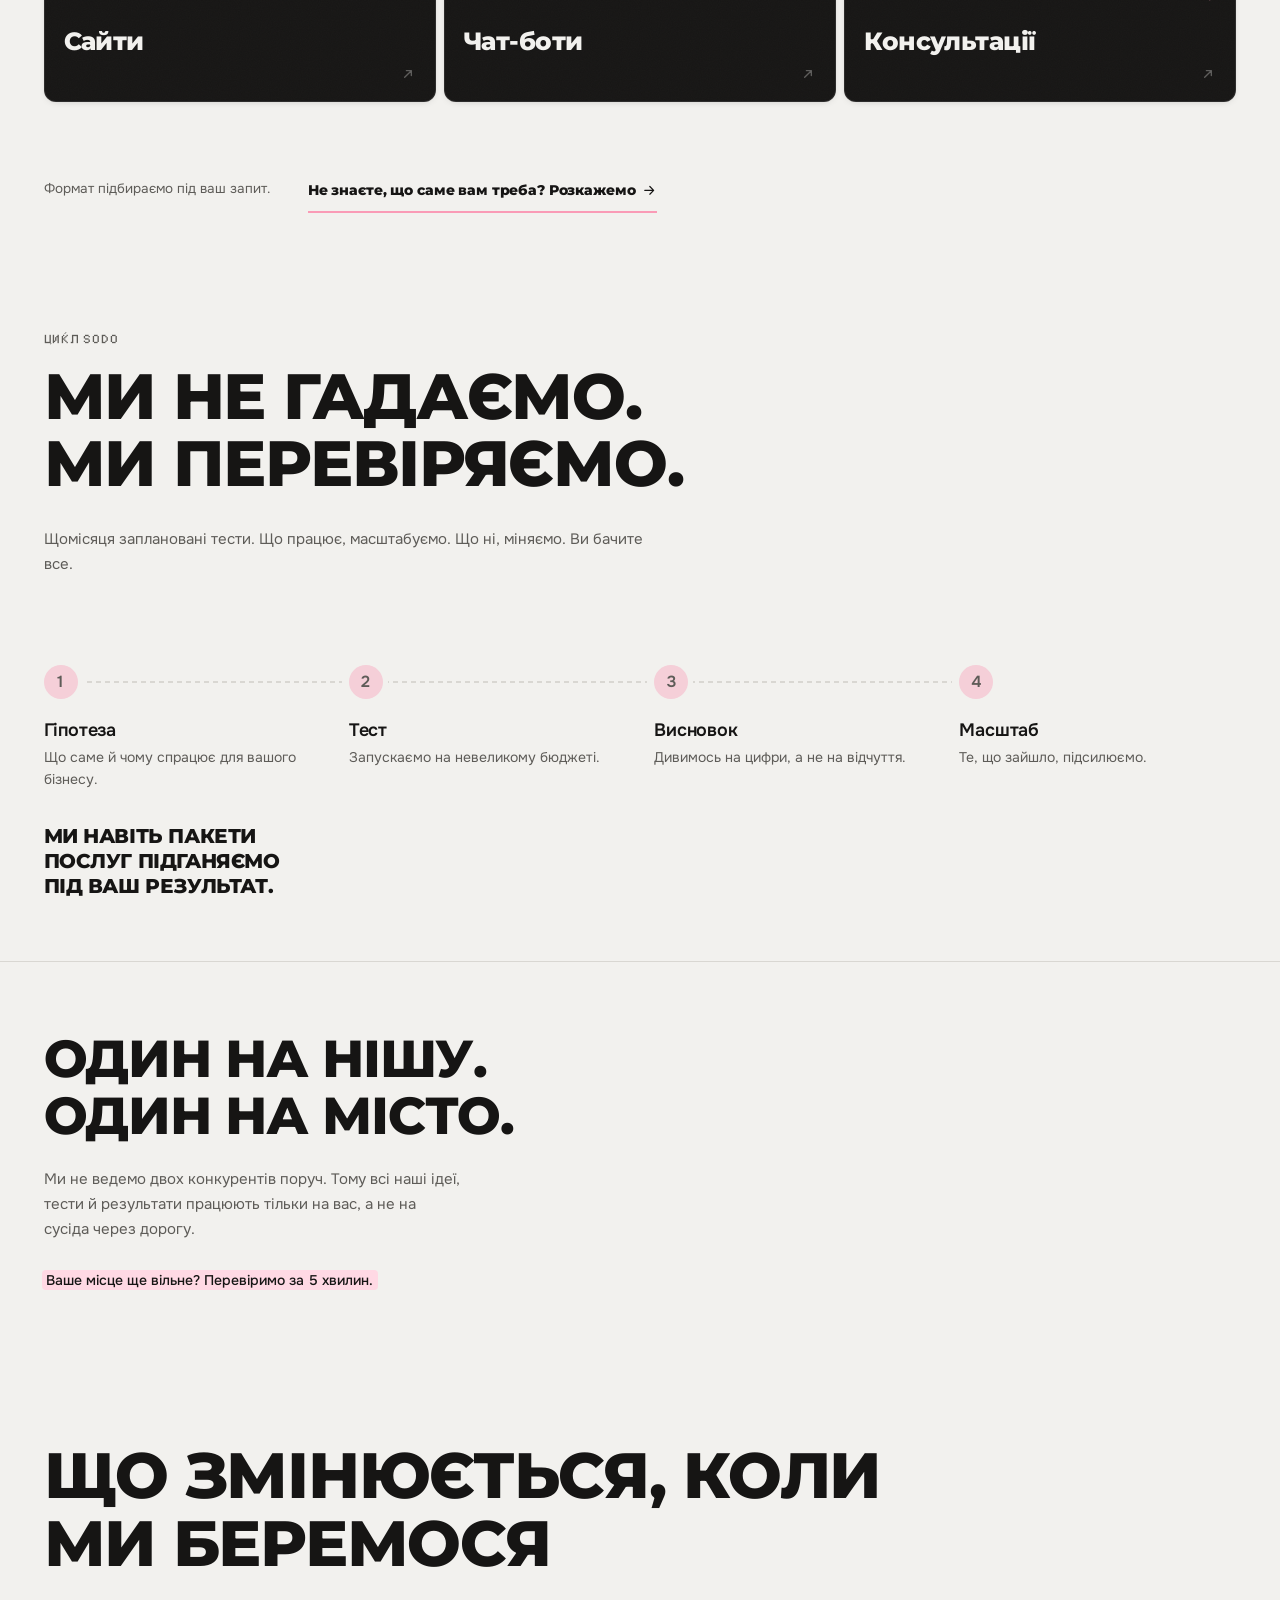
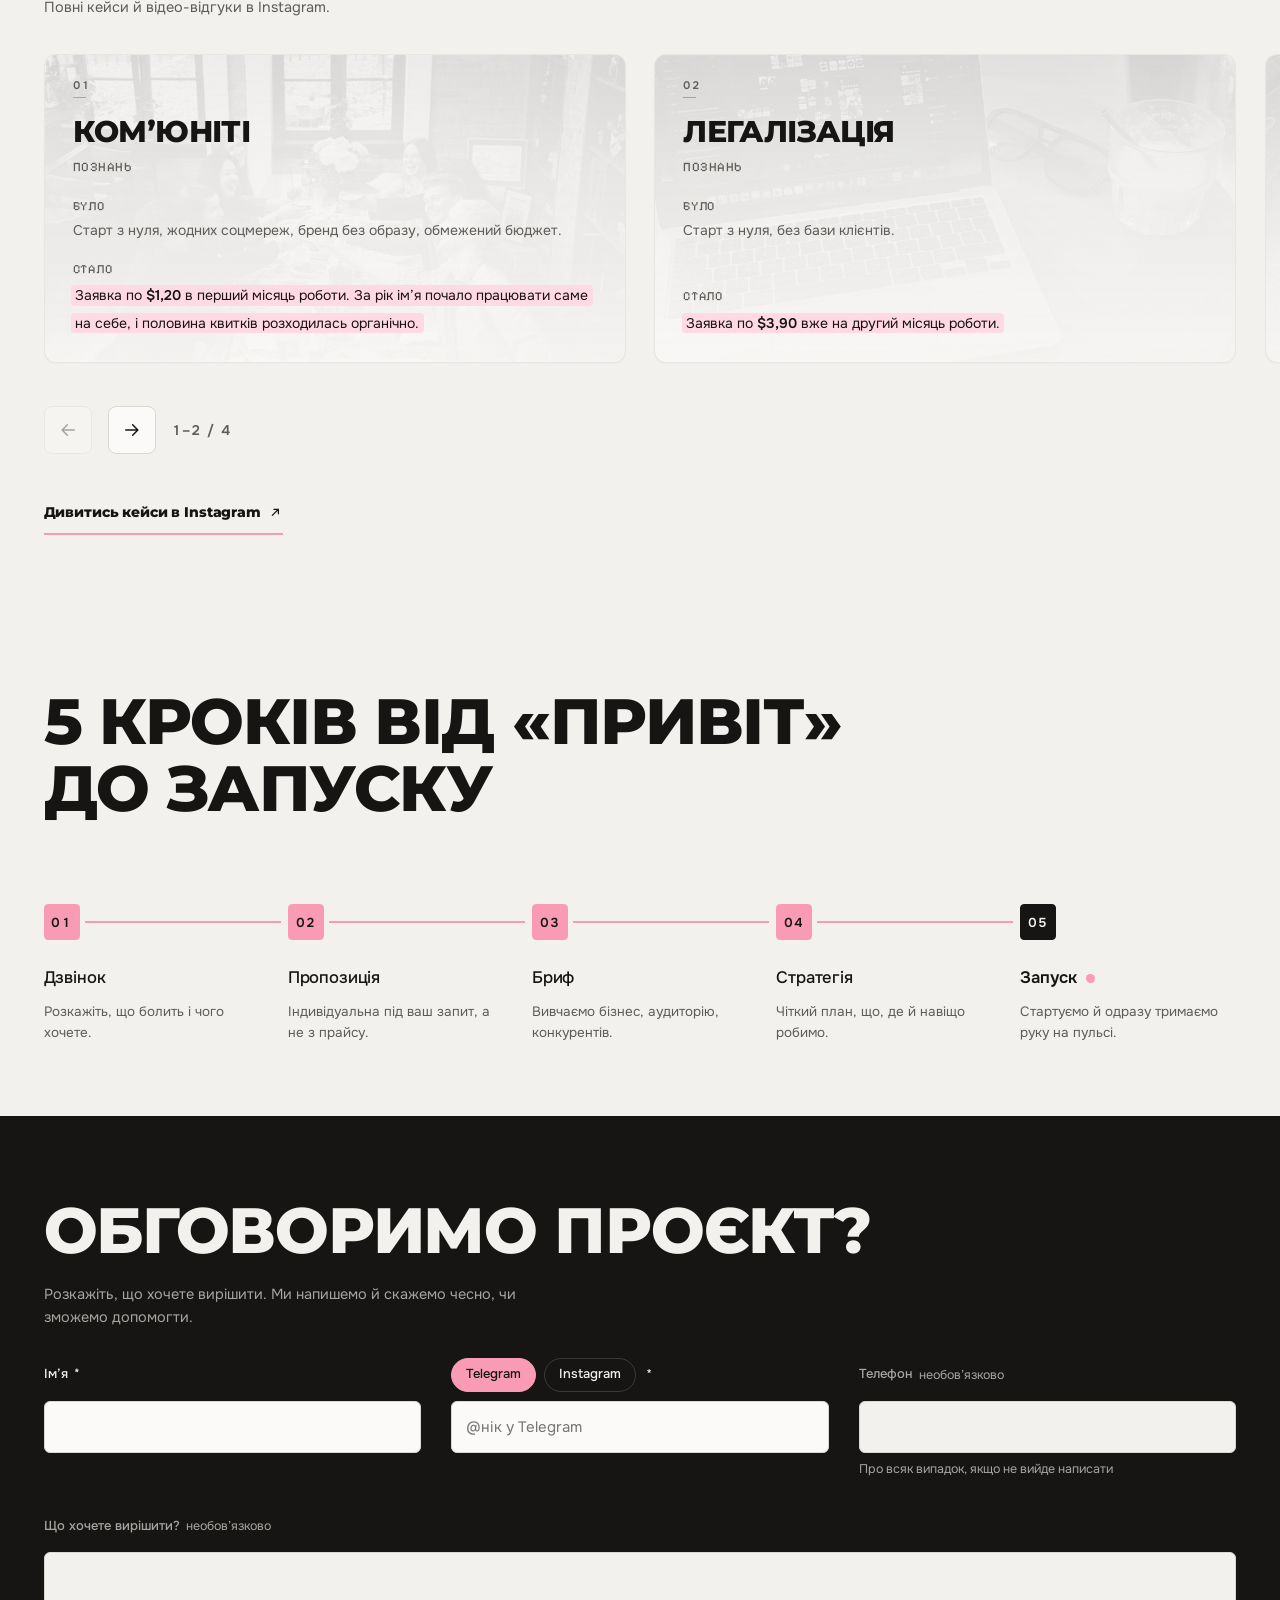
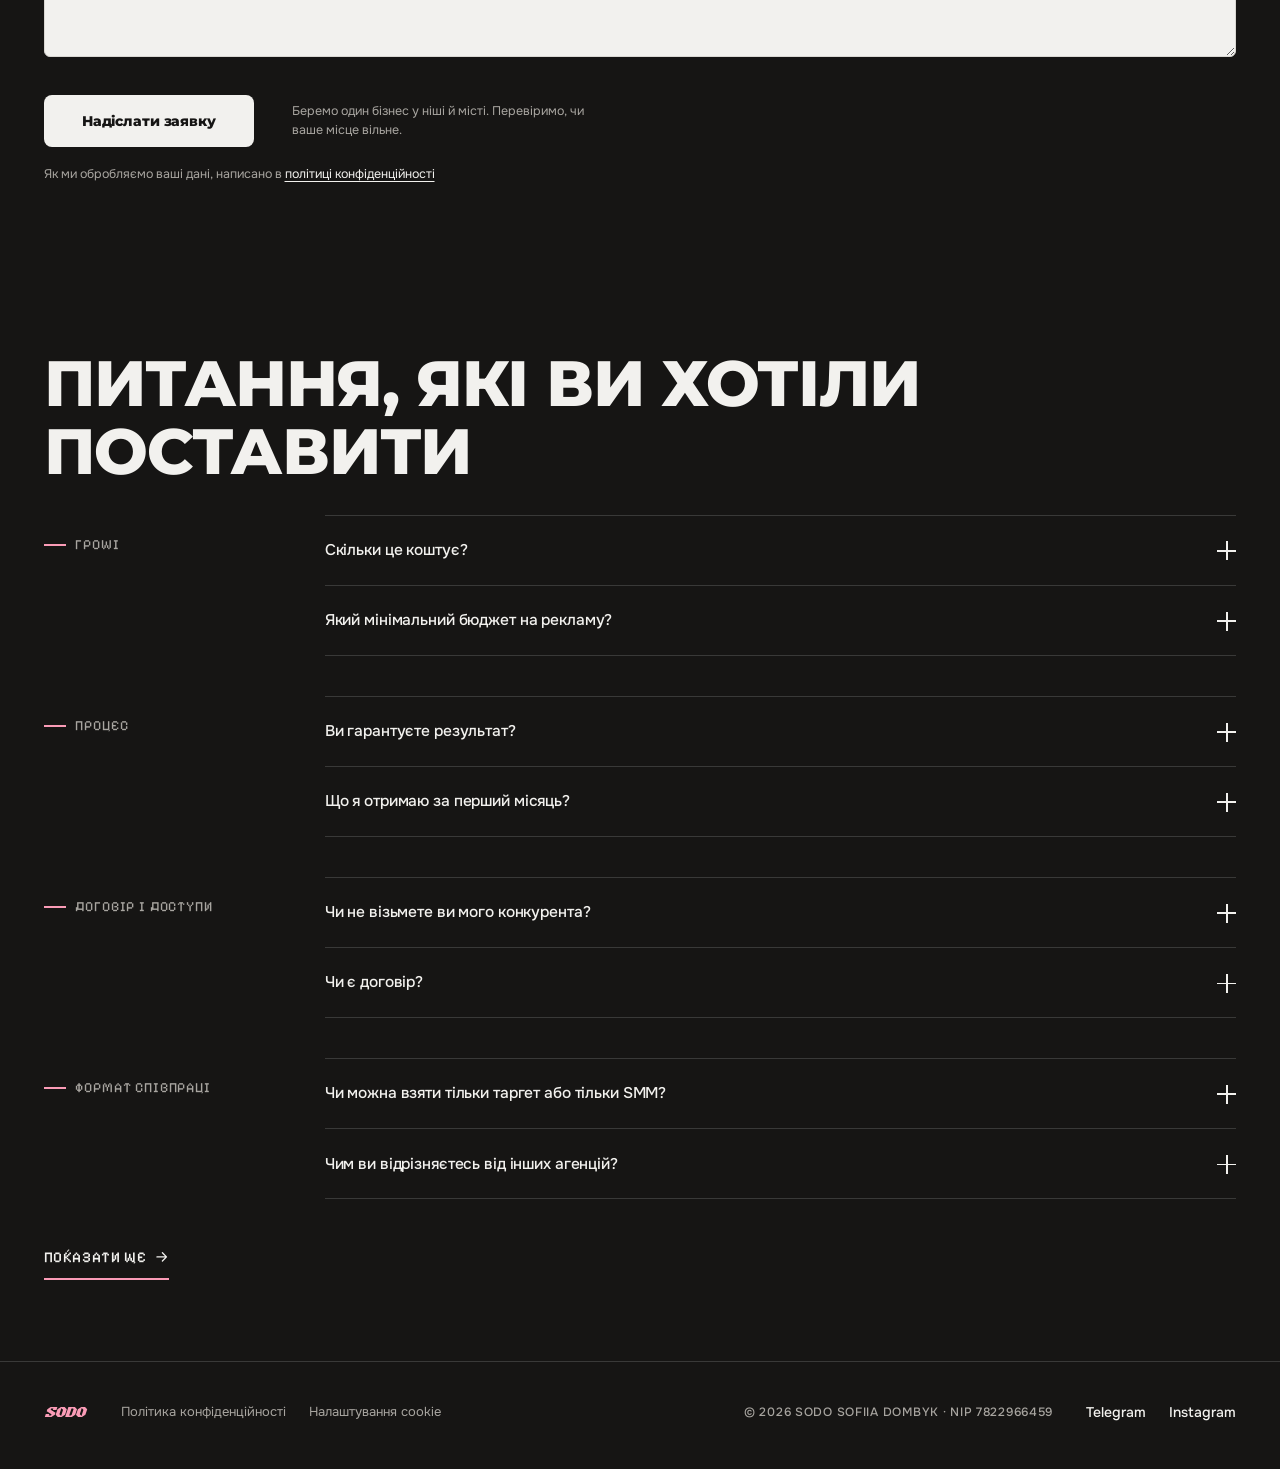
==== commit e8cd0f1c: "Заявки знову доходять; рейки й лічильник кейсів без перекосів - api/lead.js: лист у Telegram іде чер" ====
--- a/index.html
+++ b/index.html
@@ -792,6 +792,6 @@
   </p>
 </div>
 
-<script src="/js/main.js?v=24" defer></script>
+<script src="/js/main.js?v=25" defer></script>
 </body>
 </html>
